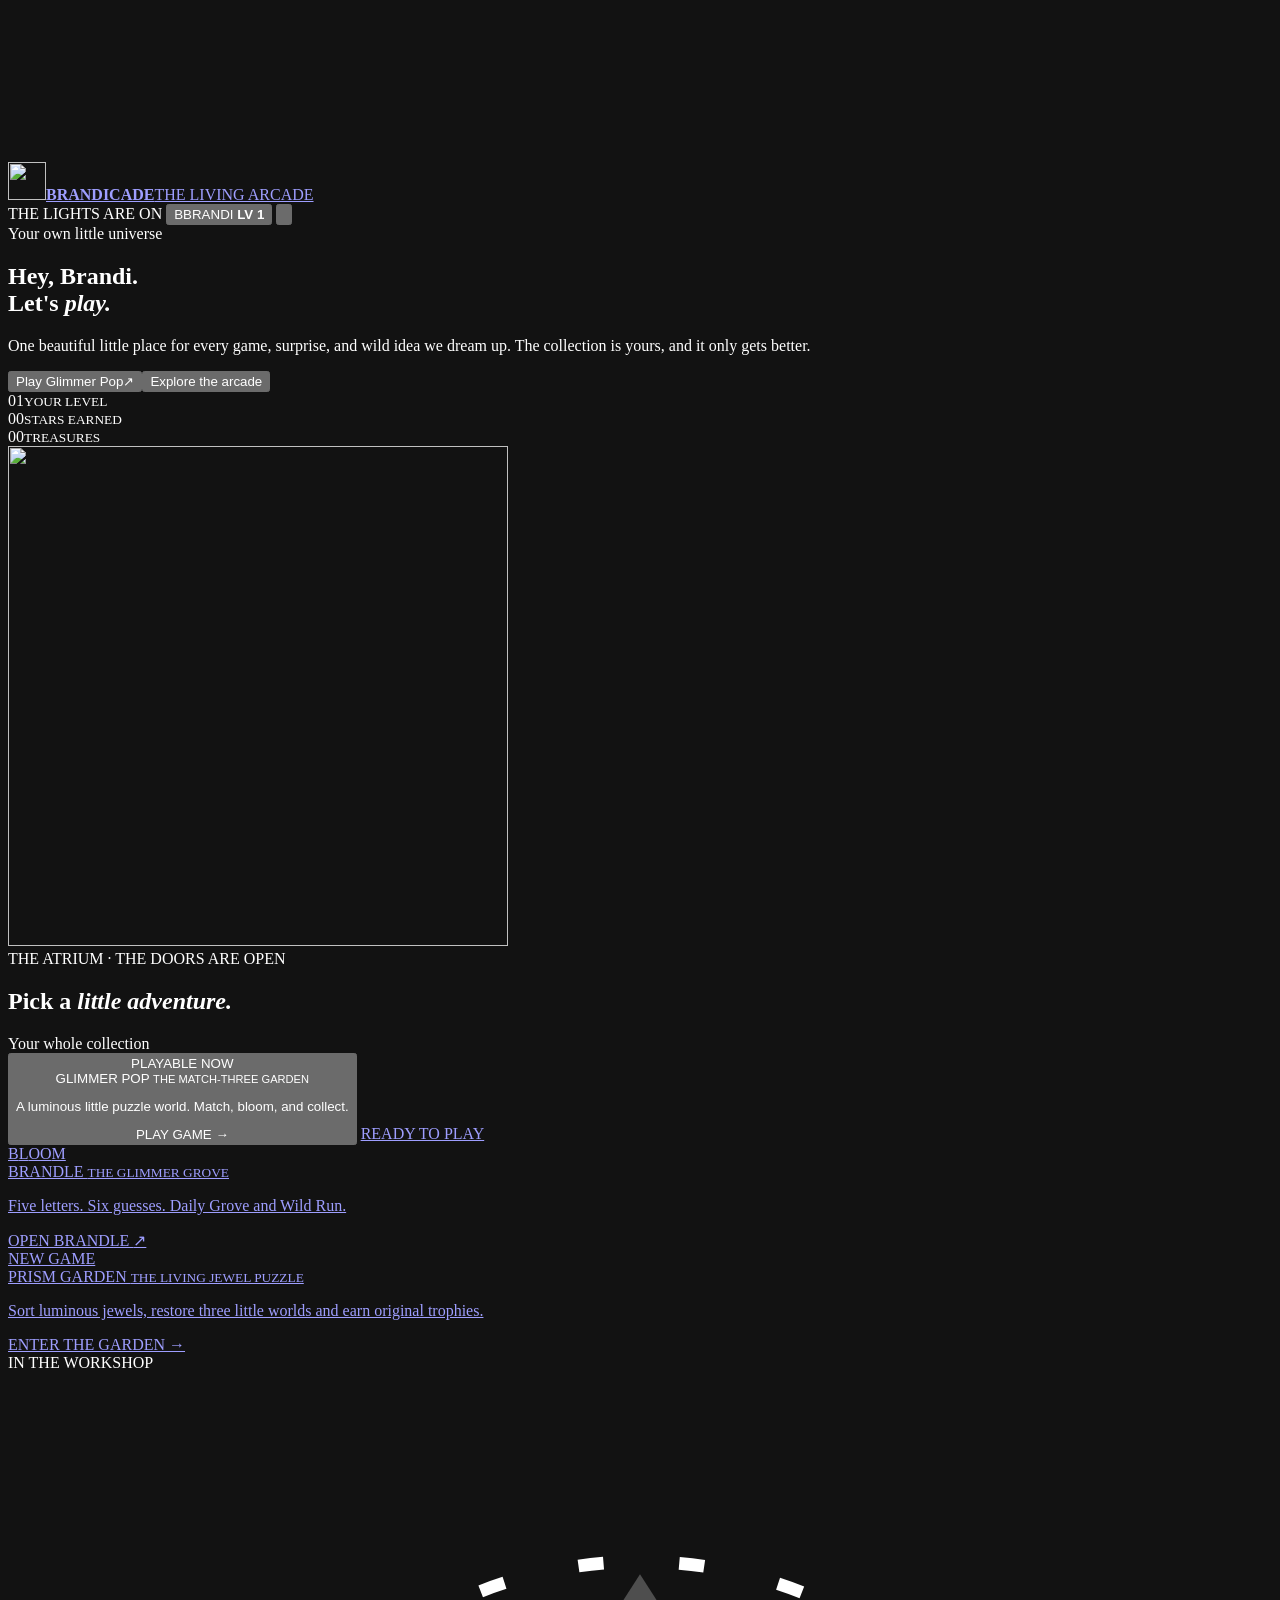
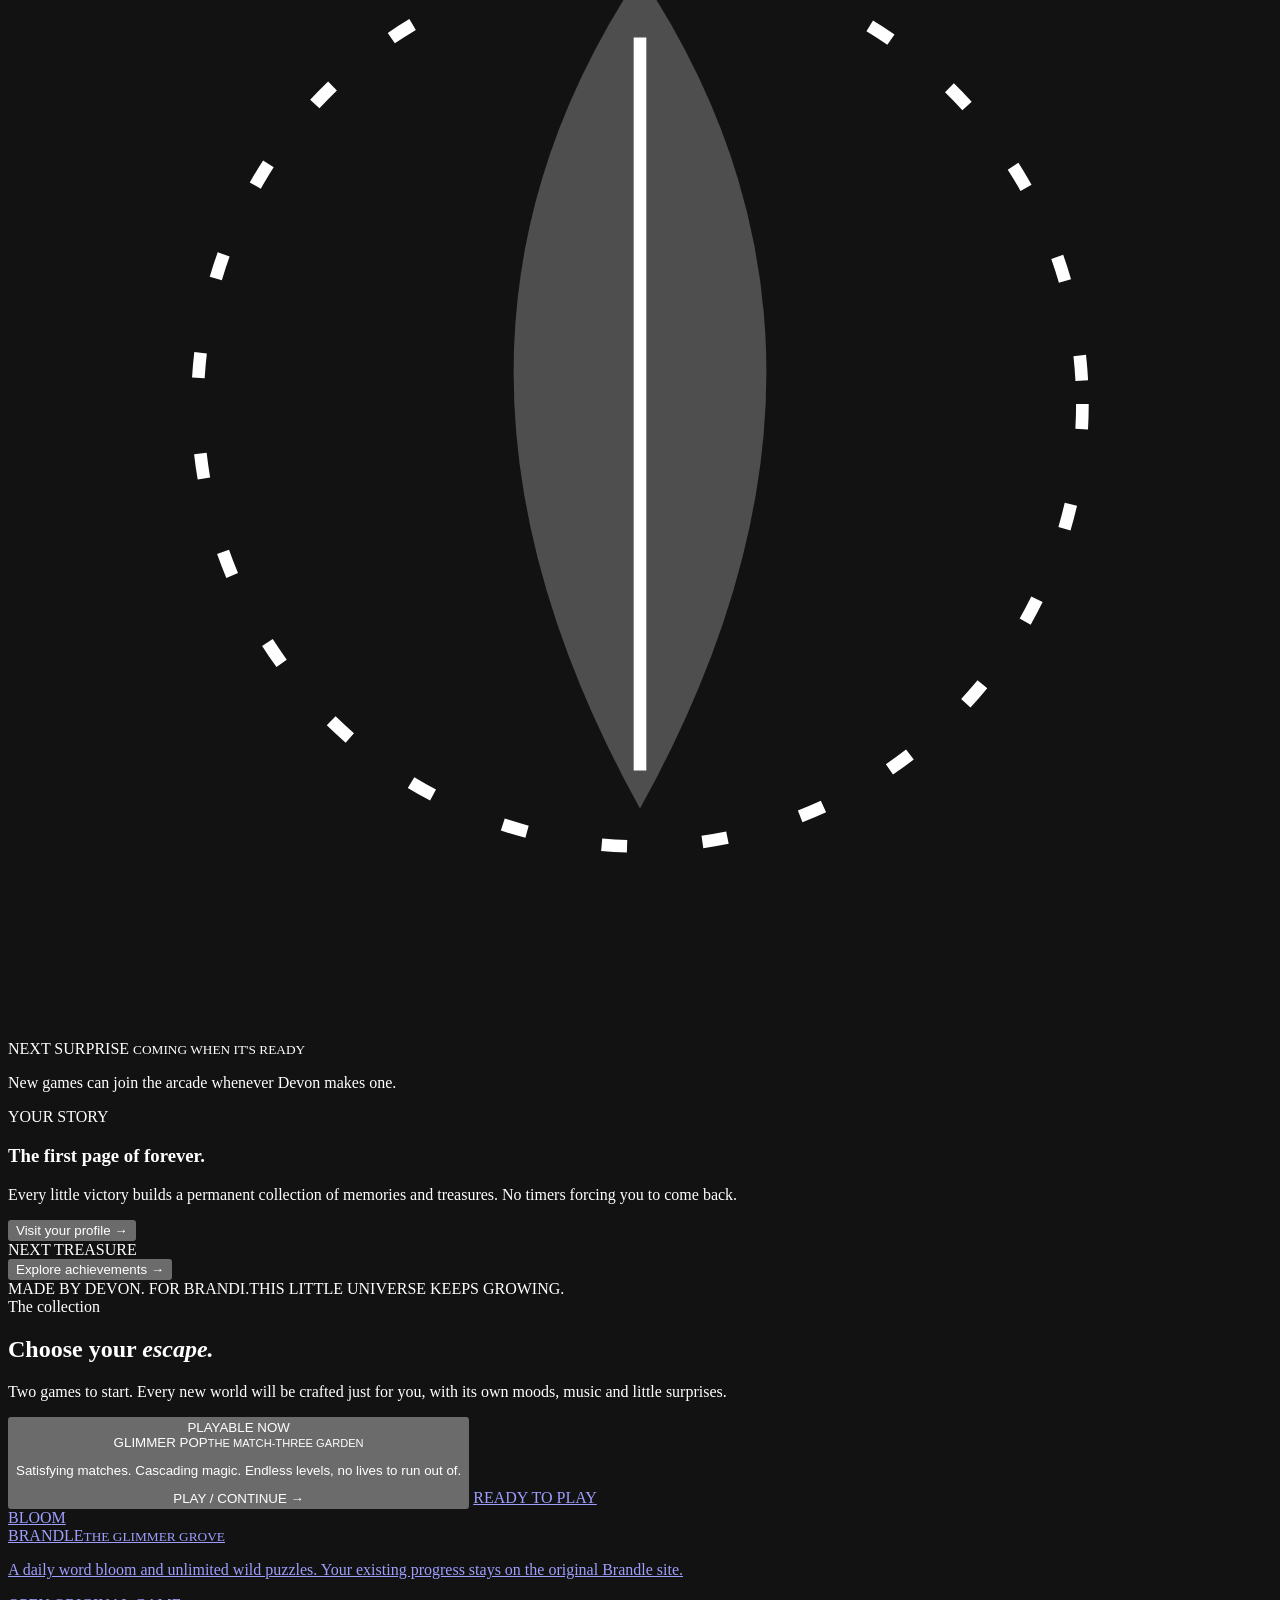
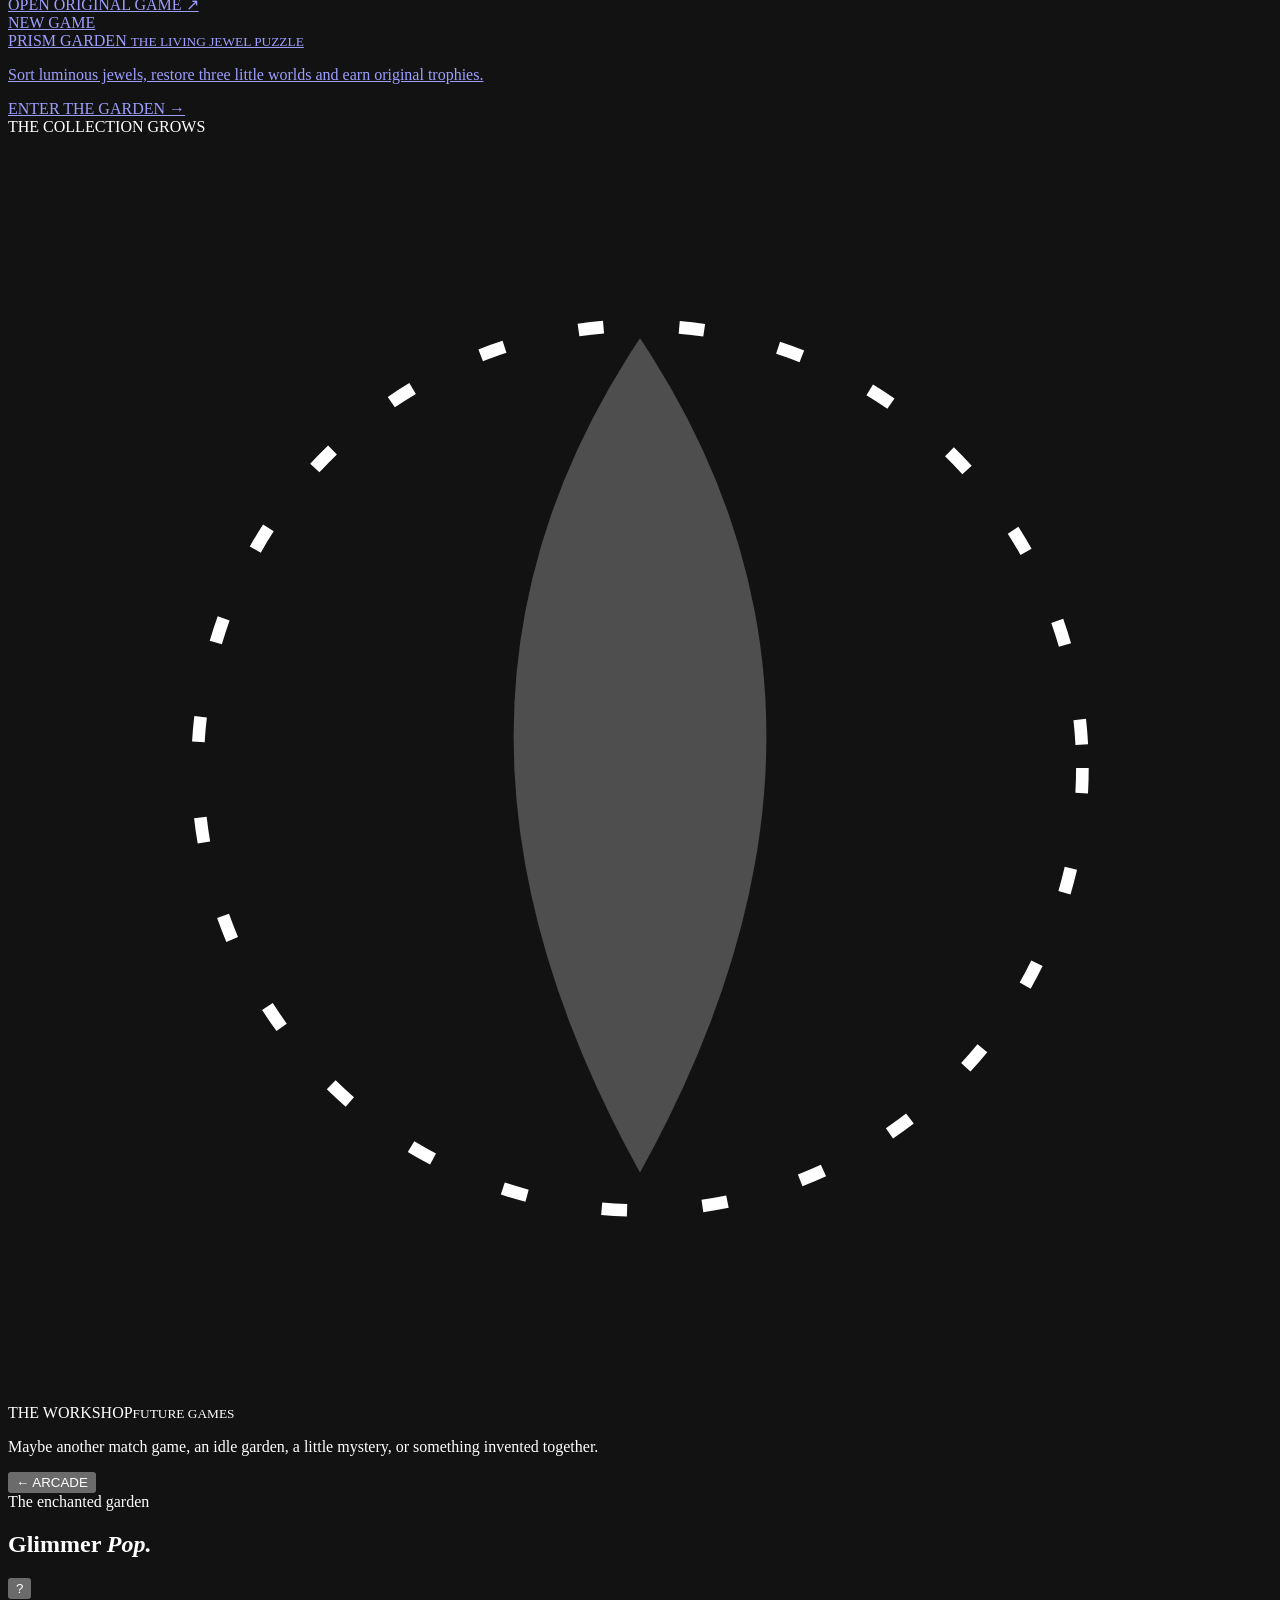
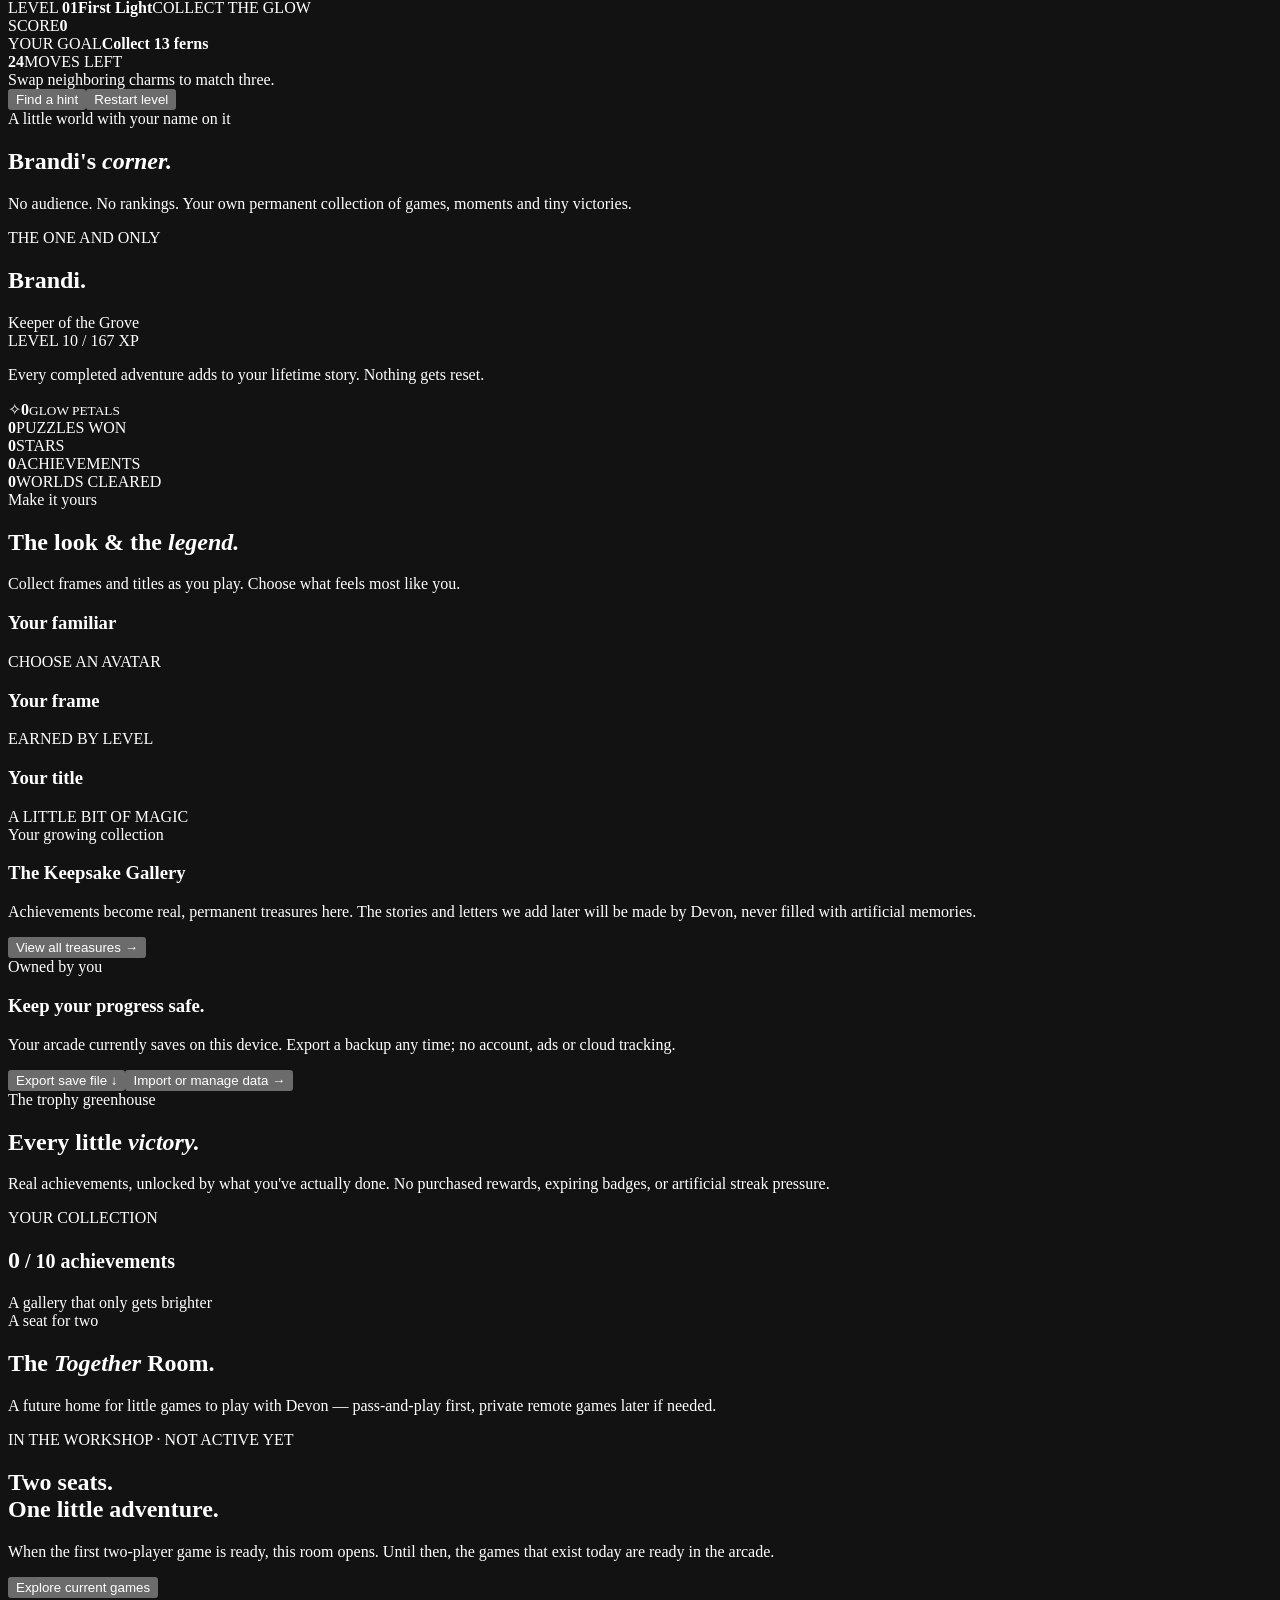
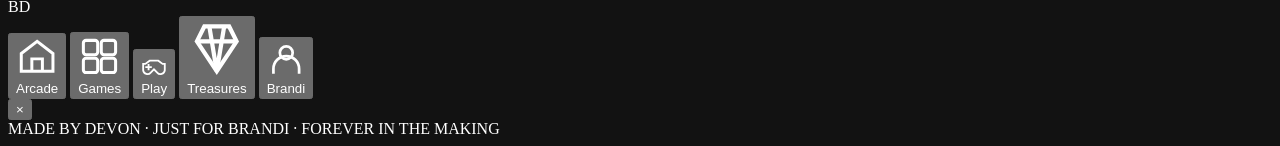
==== index.html @ c892e2f8 "feat(prism): launch within recovered arcade navigation and offline build" ====
<!doctype html>
<html lang="en">
<head>
 <meta charset="utf-8">
 <meta name="viewport" content="width=device-width,initial-scale=1,viewport-fit=cover">
 <meta name="theme-color" content="#061b18">
 <meta name="color-scheme" content="dark">
 <meta name="description" content="A whole little living arcade, made by Devon for Brandi. Play, collect memories and keep growing together.">
 <meta property="og:type" content="website"><meta property="og:title" content="BRANDICADE — The Living Arcade">
 <meta property="og:description" content="A little universe of games made for Brandi, one delight at a time.">
 <meta property="og:image" content="https://brandicade.devonakins.com/assets/share.jpg"><meta name="twitter:card" content="summary_large_image">
 <meta name="apple-mobile-web-app-capable" content="yes"><meta name="apple-mobile-web-app-status-bar-style" content="black-translucent">
 <meta name="apple-mobile-web-app-title" content="BRANDICADE"><link rel="apple-touch-icon" href="/assets/icon-512.png">
 <link rel="icon" type="image/svg+xml" href="/assets/icon.svg"><link rel="manifest" href="/manifest.webmanifest">
 <link rel="stylesheet" href="/src/styles.css">
 <title>BRANDICADE — The Living Arcade</title>
</head>
<body>
 <div class="viewport" id="app">
 <div class="mist" aria-hidden="true"></div><canvas id="fireflies" aria-hidden="true"></canvas>
 <header class="container topbar">
  <a class="logo" href="#home" id="brand-home" aria-label="BRANDICADE arcade home"><span class="crest"><img src="/assets/mark.svg" alt="" width="38" height="38"></span><span class="logo-copy"><strong>BRANDICADE</strong><span>THE LIVING ARCADE</span></span></a>
  <div class="top-right">
   <span class="status"><i class="dot"></i><span class="status-text">THE LIGHTS ARE ON</span></span>
   <button class="level-chip" id="level-chip" type="button" data-go="profile" aria-label="View Brandi profile"><span class="level-orb" id="mini-orb">B</span><span class="level-chip-copy">BRANDI <b id="mini-level">LV 1</b></span></button>
   <button class="icon-button" id="settings-open" type="button" aria-label="Open settings"><svg viewBox="0 0 24 24" fill="none" stroke="currentColor" stroke-width="1.7"><path d="M12 3 14 5l3-.3 1 3 2.5 1.5-1 3 1 2.8-2.5 1.5-.5 3-3.2.1-2.3 2-2.3-2-3.2-.1-.5-3-2.5-1.5 1-2.8-1-3L7 7.7l1-3L11 5l1-2Z"/><circle cx="12" cy="12" r="3.5"/></svg></button>
  </div>
 </header>
 <main class="container" id="content">
  <section class="section active" id="home" aria-labelledby="home-title">
   <div class="hero home-hero">
    <div class="hero-text"><div class="eyebrow">Your own little universe</div><h1 id="home-title">Hey, Brandi.<br>Let's <em>play.</em></h1>
     <p class="hero-copy">One beautiful little place for every game, surprise, and wild idea we dream up. The collection is yours, and it only gets better.</p>
     <div class="actions"><button class="btn primary" type="button" data-action="play"><span class="button-shine"></span><span id="home-play-label">Play Glimmer Pop</span><span aria-hidden="true">↗</span></button><button class="btn secondary" type="button" data-go="library">Explore the arcade</button></div>
     <div class="hero-metrics"><div><span id="hero-level">01</span><small>YOUR LEVEL</small></div><div><span id="hero-stars">00</span><small>STARS EARNED</small></div><div><span id="hero-badges">00</span><small>TREASURES</small></div></div>
    </div>
    <div class="hero-stage" aria-hidden="true"><div class="orbits"></div><div class="portal"><div class="portal-shine"></div><img src="/assets/atrium.svg" alt="" width="500" height="500"><span class="spark one"></span><span class="spark two"></span><span class="spark three"></span><span class="spark four"></span></div><span class="stage-caption">THE ATRIUM · THE DOORS ARE OPEN</span></div>
   </div>
   <div class="section-titlebar"><h2 class="section-heading">Pick a <em>little adventure.</em></h2><span class="hint">Your whole collection</span></div>
   <div class="collection collection-v1">
    <button class="game-card glimmer-card" type="button" data-action="play"><span class="card-eyebrow"><i class="dot"></i> PLAYABLE NOW</span><div class="charm-art" aria-hidden="true"><span class="art-gem a"></span><span class="art-gem b"></span><span class="art-gem c"></span><span class="art-gem d"></span><span class="art-gem e"></span></div><div class="card-bottom"><div class="game-card-title">GLIMMER POP <small>THE MATCH-THREE GARDEN</small></div><p id="home-glimmer-summary">A luminous little puzzle world. Match, bloom, and collect.</p><span class="card-link">PLAY GAME <span aria-hidden="true">→</span></span></div></button>
    <a class="game-card brandle-card" href="https://brandle-glimmer-grove.devonakins.workers.dev/" target="_blank" rel="noopener noreferrer" data-game-launch="brandle" aria-label="Play Brandle — The Glimmer Grove (opens the original game in a new tab)"><span class="card-eyebrow"><i class="dot"></i> READY TO PLAY</span><div class="brandle-art" aria-hidden="true"><span>B</span><span>L</span><span>O</span><span>O</span><span>M</span></div><div class="card-bottom"><div class="game-card-title">BRANDLE <small>THE GLIMMER GROVE</small></div><p>Five letters. Six guesses. Daily Grove and Wild Run.</p><span class="card-link">OPEN BRANDLE <span aria-hidden="true">↗</span></span></div></a>
    <a class="game-card prism-card" href="/prism-garden.html" aria-label="Play Prism Garden, the jewel sorting garden"><span class="card-eyebrow"><i class="dot"></i> NEW GAME</span><div class="charm-art" aria-hidden="true"><span class="art-gem a"></span><span class="art-gem b"></span><span class="art-gem c"></span><span class="art-gem d"></span><span class="art-gem e"></span></div><div class="card-bottom"><div class="game-card-title">PRISM GARDEN <small>THE LIVING JEWEL PUZZLE</small></div><p>Sort luminous jewels, restore three little worlds and earn original trophies.</p><span class="card-link">ENTER THE GARDEN →</span></div></a><div class="game-card promise-card"><span class="card-eyebrow">IN THE WORKSHOP</span><div class="promise-mark" aria-hidden="true"><svg viewBox="0 0 100 100"><circle cx="50" cy="50" r="35" fill="none" stroke="currentColor" stroke-dasharray="2 6"/><path d="M50 16Q70 46 50 82Q30 46 50 16Z" fill="currentColor" opacity=".25"/><path d="M50 21v58" stroke="currentColor"/></svg></div><div class="card-bottom"><div class="game-card-title">NEXT SURPRISE <small>COMING WHEN IT'S READY</small></div><p>New games can join the arcade whenever Devon makes one.</p></div></div>
   </div>
   <div class="home-row"><div class="small-feature"><span class="eyebrow">YOUR STORY</span><h3 id="story-title">The first page of forever.</h3><p id="story-copy">Every little victory builds a permanent collection of memories and treasures. No timers forcing you to come back.</p><button class="text-link" type="button" data-go="profile">Visit your profile →</button></div><div class="small-feature reward-feature"><span class="eyebrow">NEXT TREASURE</span><div id="next-treasure"></div><button class="text-link" type="button" data-go="treasures">Explore achievements →</button></div></div>
   <div class="under-note"><span>MADE BY DEVON. FOR BRANDI.</span><span>THIS LITTLE UNIVERSE KEEPS GROWING.</span></div>
  </section>
  <section class="section" id="library" aria-labelledby="library-title"><div class="page-lead"><div class="eyebrow">The collection</div><h1 id="library-title">Choose your <em>escape.</em></h1><p>Two games to start. Every new world will be crafted just for you, with its own moods, music and little surprises.</p></div><div class="library-grid library-v1">
   <button class="game-card glimmer-card library-card" type="button" data-action="play"><span class="card-eyebrow"><i class="dot"></i> PLAYABLE NOW</span><div class="charm-art" aria-hidden="true"><span class="art-gem a"></span><span class="art-gem b"></span><span class="art-gem c"></span><span class="art-gem d"></span><span class="art-gem e"></span></div><div class="card-bottom"><div class="game-card-title">GLIMMER POP<small>THE MATCH-THREE GARDEN</small></div><p id="library-glimmer-summary">Satisfying matches. Cascading magic. Endless levels, no lives to run out of.</p><span class="card-link">PLAY / CONTINUE →</span></div></button>
   <a class="game-card brandle-card library-card" href="https://brandle-glimmer-grove.devonakins.workers.dev/" target="_blank" rel="noopener noreferrer" data-game-launch="brandle" aria-label="Play Brandle — The Glimmer Grove (opens the original game in a new tab; existing progress stays there)"><span class="card-eyebrow"><i class="dot"></i> READY TO PLAY</span><div class="brandle-art" aria-hidden="true"><span>B</span><span>L</span><span>O</span><span>O</span><span>M</span></div><div class="card-bottom"><div class="game-card-title">BRANDLE<small>THE GLIMMER GROVE</small></div><p>A daily word bloom and unlimited wild puzzles. Your existing progress stays on the original Brandle site.</p><span class="card-link">OPEN ORIGINAL GAME ↗</span></div></a>
   <a class="game-card prism-card library-card" href="/prism-garden.html" aria-label="Play Prism Garden, the jewel sorting garden"><span class="card-eyebrow"><i class="dot"></i> NEW GAME</span><div class="charm-art" aria-hidden="true"><span class="art-gem a"></span><span class="art-gem b"></span><span class="art-gem c"></span><span class="art-gem d"></span><span class="art-gem e"></span></div><div class="card-bottom"><div class="game-card-title">PRISM GARDEN <small>THE LIVING JEWEL PUZZLE</small></div><p>Sort luminous jewels, restore three little worlds and earn original trophies.</p><span class="card-link">ENTER THE GARDEN →</span></div></a><div class="game-card promise-card library-card"><span class="card-eyebrow">THE COLLECTION GROWS</span><div class="promise-mark" aria-hidden="true"><svg viewBox="0 0 100 100"><circle cx="50" cy="50" r="35" fill="none" stroke="currentColor" stroke-dasharray="2 6"/><path d="M50 16Q70 46 50 82Q30 46 50 16Z" fill="currentColor" opacity=".25"/></svg></div><div class="card-bottom"><div class="game-card-title">THE WORKSHOP<small>FUTURE GAMES</small></div><p>Maybe another match game, an idle garden, a little mystery, or something invented together.</p></div></div>
  </div></section>
  <section class="section" id="game" aria-labelledby="game-title"><div class="game-shell">
   <div class="game-top"><button class="back-button" type="button" data-go="home" aria-label="Back to arcade">← <span>ARCADE</span></button><div class="game-heading"><div class="eyebrow">The enchanted garden</div><h1 id="game-title">Glimmer <em>Pop.</em></h1></div><button class="utility-button" data-action="game-help" aria-label="How to play Glimmer Pop" type="button">?</button></div>
   <div class="game-info"><div class="level-info"><span class="smallcap">LEVEL <b id="game-level">01</b></span><strong id="game-level-name">First Light</strong><span class="smallcap">COLLECT THE GLOW</span></div><div class="score-block"><span>SCORE</span><b id="game-score">0</b></div></div>
   <div class="challenge-strip"><div class="goal-symbol" id="goal-symbol"></div><div class="goal-copy"><span>YOUR GOAL</span><b id="game-goal-text">Collect 13 ferns</b><div class="goal-track"><span id="goal-fill"></span></div></div><div class="moves-counter"><b id="game-moves">24</b><span>MOVES LEFT</span></div></div>
   <div class="game-board-outer"><div class="game-board-glow" aria-hidden="true"></div><div class="game-board" id="pop-board" role="group" aria-label="Glimmer Pop game board: tap or swipe neighboring pieces to swap them"></div><div class="board-shine" aria-hidden="true"></div></div>
   <div class="game-bottom"><div class="game-live" id="game-live" role="status" aria-live="polite">Swap neighboring charms to match three.</div><div class="game-tools"><button class="small-button" type="button" data-action="hint">Find a hint</button><button class="small-button" type="button" data-action="restart">Restart level</button></div></div>
   <div class="game-end" id="game-end" hidden><div class="end-spark" id="end-spark" aria-hidden="true"></div><div class="eyebrow" id="end-eyebrow">LEVEL COMPLETE</div><h2 id="end-heading">Beautifully done!</h2><div class="star-cluster" id="end-stars" aria-label="Stars earned"></div><p id="end-message"></p><div class="end-stats" id="end-stats"></div><div class="actions end-actions"><button class="btn primary" type="button" data-action="next">Next level →</button><button class="btn secondary" type="button" data-action="replay">Play again</button><button class="btn secondary" type="button" data-go="home">Return to arcade</button></div></div>
  </div></section>
  <section class="section" id="profile" aria-labelledby="profile-title"><div class="page-lead"><div class="eyebrow">A little world with your name on it</div><h1 id="profile-title">Brandi's <em>corner.</em></h1><p>No audience. No rankings. Your own permanent collection of games, moments and tiny victories.</p></div>
   <div class="profile-hero"><div class="profile-pattern" aria-hidden="true"></div><div class="avatar-rings"><div class="avatar-large" id="profile-avatar" aria-label="Current avatar"></div></div><div class="profile-overview"><span class="profile-kicker">THE ONE AND ONLY</span><h2>Brandi<span class="name-glow">.</span></h2><span class="profile-title" id="profile-equipped-title">Keeper of the Grove</span><div class="xp-row"><span id="profile-level">LEVEL 1</span><span id="profile-xp">0 / 167 XP</span></div><div class="xp-track"><div id="xp-fill"></div></div><p class="xp-note">Every completed adventure adds to your lifetime story. Nothing gets reset.</p></div><div class="profile-token"><span class="token-shape" aria-hidden="true">✧</span><strong id="profile-petals">0</strong><small>GLOW PETALS</small></div></div>
   <div class="stat-panels"><div class="stat-tile"><strong id="stat-wins">0</strong><span>PUZZLES WON</span></div><div class="stat-tile"><strong id="stat-stars">0</strong><span>STARS</span></div><div class="stat-tile"><strong id="stat-badges">0</strong><span>ACHIEVEMENTS</span></div><div class="stat-tile"><strong id="stat-levels">0</strong><span>WORLDS CLEARED</span></div></div>
   <div class="profile-subhead"><div><span class="eyebrow">Make it yours</span><h2>The look &amp; the <em>legend.</em></h2></div><p>Collect frames and titles as you play. Choose what feels most like you.</p></div>
   <div class="custom-grid"><div class="custom-panel"><div class="custom-heading"><h3>Your familiar</h3><span>CHOOSE AN AVATAR</span></div><div class="avatar-options" id="avatar-options"></div></div><div class="custom-panel"><div class="custom-heading"><h3>Your frame</h3><span>EARNED BY LEVEL</span></div><div class="frame-options" id="frame-options"></div></div><div class="custom-panel custom-titles"><div class="custom-heading"><h3>Your title</h3><span>A LITTLE BIT OF MAGIC</span></div><div class="title-options" id="title-options"></div></div></div>
   <div class="profile-duo"><div class="memory-panel"><span class="eyebrow">Your growing collection</span><h3>The Keepsake Gallery</h3><p>Achievements become real, permanent treasures here. The stories and letters we add later will be made by Devon, never filled with artificial memories.</p><div class="recent-awards" id="profile-awards"></div><button class="text-link" type="button" data-go="treasures">View all treasures →</button></div><div class="memory-panel data-panel"><span class="eyebrow">Owned by you</span><h3>Keep your progress safe.</h3><p>Your arcade currently saves on this device. Export a backup any time; no account, ads or cloud tracking.</p><button class="btn secondary" type="button" data-action="export">Export save file ↓</button><button class="text-link" type="button" data-action="open-settings">Import or manage data →</button></div></div>
  </section>
  <section class="section" id="treasures" aria-labelledby="treasures-title"><div class="page-lead"><div class="eyebrow">The trophy greenhouse</div><h1 id="treasures-title">Every little <em>victory.</em></h1><p>Real achievements, unlocked by what you've actually done. No purchased rewards, expiring badges, or artificial streak pressure.</p></div>
   <div class="treasure-summary"><div><span class="smallcap">YOUR COLLECTION</span><h2><span id="treasure-owned">0</span><small> / 10 achievements</small></h2></div><div class="treasure-progress"><div id="treasure-progress-fill"></div></div><span class="treasure-hint">A gallery that only gets brighter</span></div>
   <div class="achievement-grid" id="achievement-grid"></div>
  </section>
  <section class="section" id="together" aria-labelledby="together-title"><div class="page-lead"><div class="eyebrow">A seat for two</div><h1 id="together-title">The <em>Together</em> Room.</h1><p>A future home for little games to play with Devon — pass-and-play first, private remote games later if needed.</p></div><div class="playroom"><div><span class="card-eyebrow">IN THE WORKSHOP · NOT ACTIVE YET</span><h2>Two seats.<br>One little adventure.</h2><p>When the first two-player game is ready, this room opens. Until then, the games that exist today are ready in the arcade.</p><button class="btn secondary" type="button" data-go="library">Explore current games</button></div><div class="room-visual" aria-hidden="true"><div class="room-rings"></div><div class="room-bubbles"><span>B</span><span>D</span></div></div></div></section>
 </main>
 <nav class="bottom-nav" aria-label="Main navigation">
  <button class="nav-button active" type="button" data-go="home" aria-current="page"><svg viewBox="0 0 24 24" fill="none" stroke="currentColor" stroke-width="1.7"><path d="M3 20V10L12 3l9 7v10H3Z"/><path d="M9 20v-7h6v7"/></svg>Arcade</button>
  <button class="nav-button" type="button" data-go="library"><svg viewBox="0 0 24 24" fill="none" stroke="currentColor" stroke-width="1.7"><rect x="3" y="3" width="8" height="8" rx="1.5"/><rect x="13" y="3" width="8" height="8" rx="1.5"/><rect x="3" y="13" width="8" height="8" rx="1.5"/><rect x="13" y="13" width="8" height="8" rx="1.5"/></svg>Games</button>
  <button class="nav-button" type="button" data-go="game"><svg viewBox="0 0 24 24" fill="none" stroke="currentColor" stroke-width="1.7"><path d="M4 11H2v6a4 4 0 0 0 7 2l3-3 3 3a4 4 0 0 0 7-2v-6h-2l-4-3H8L4 11Z"/><path d="M7 11v6M4 14h6m7-1h.01m3 3h.01"/></svg>Play</button>
  <button class="nav-button" type="button" data-go="treasures"><svg viewBox="0 0 24 24" fill="none" stroke="currentColor" stroke-width="1.7"><path d="M7 3h10l3 6-8 12L4 9l3-6Z"/><path d="M4 9h16M9 3l3 18 3-18"/></svg>Treasures</button>
  <button class="nav-button" type="button" data-go="profile"><svg viewBox="0 0 24 24" fill="none" stroke="currentColor" stroke-width="1.7"><circle cx="12" cy="8" r="4"/><path d="M4 21v-3a8 8 0 0 1 16 0v3"/></svg>Brandi</button>
 </nav>
 <div class="dialog-backdrop" id="modal" role="presentation"><div class="dialog app-dialog" role="dialog" aria-modal="true" aria-labelledby="modal-title"><button class="close" type="button" id="modal-close" aria-label="Close dialog">×</button><div id="modal-body"></div></div></div>
 <div class="toast" id="toast" role="status" aria-live="polite"></div>
 <div class="celebrations" id="celebrations" aria-hidden="true"></div>
 <input id="import-file" type="file" accept=".json,application/json" hidden>
 <footer class="app-footnote">MADE BY DEVON · JUST FOR BRANDI · FOREVER IN THE MAKING</footer>
 </div>
 <script type="module" src="/src/app.mjs"></script>
</body>
</html>
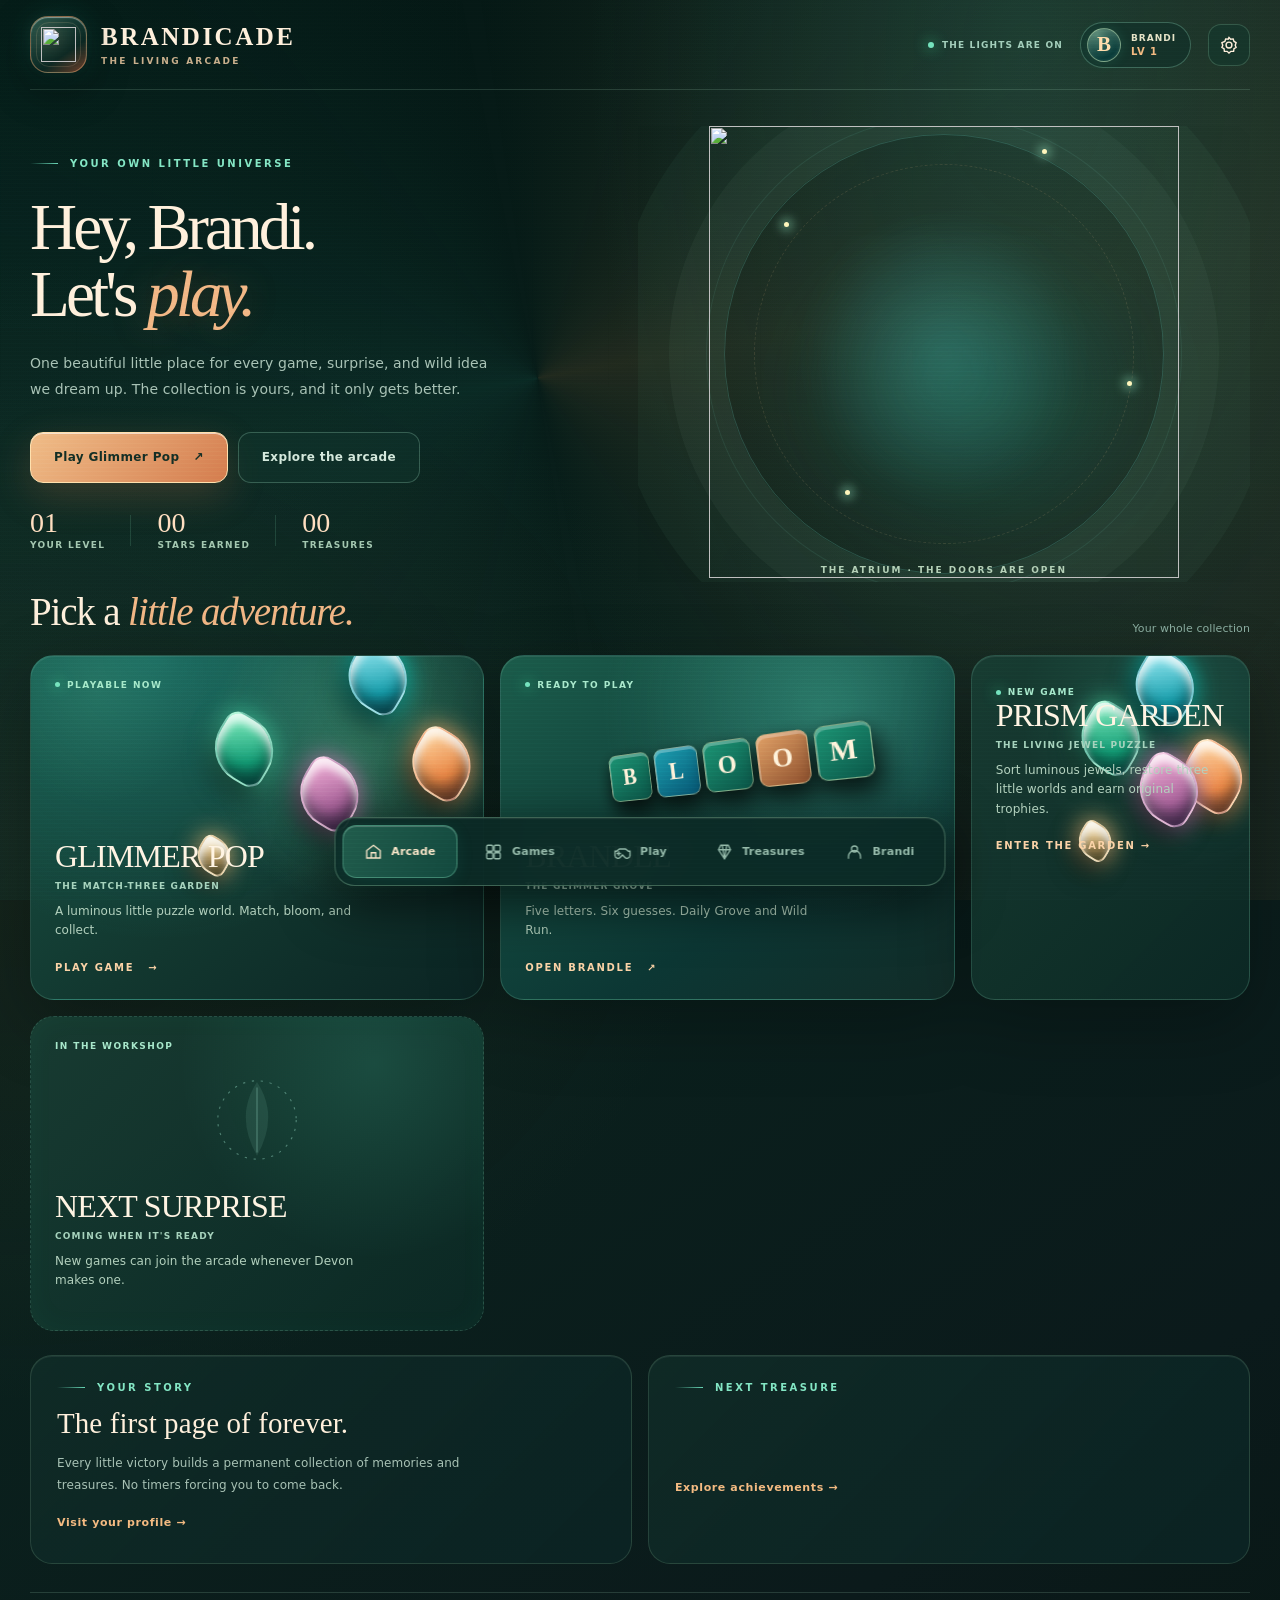
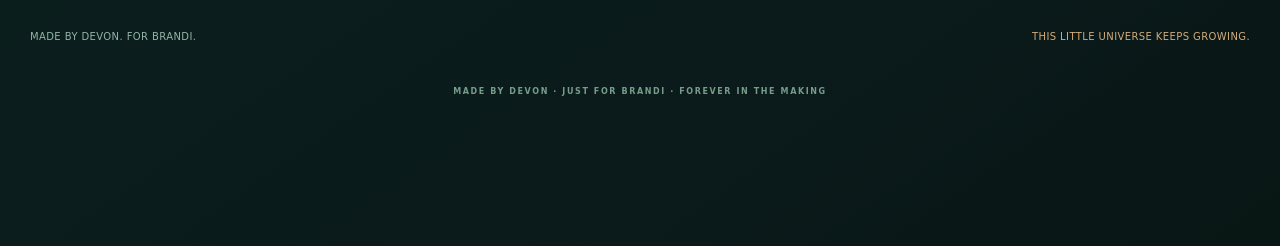
==== commit 4877fe3b: "feat(brandicade): surface Prism Garden progression and trophies in shared arcade" ====
--- a/index.html
+++ b/index.html
@@ -45,7 +45,7 @@
    <div class="home-row"><div class="small-feature"><span class="eyebrow">YOUR STORY</span><h3 id="story-title">The first page of forever.</h3><p id="story-copy">Every little victory builds a permanent collection of memories and treasures. No timers forcing you to come back.</p><button class="text-link" type="button" data-go="profile">Visit your profile →</button></div><div class="small-feature reward-feature"><span class="eyebrow">NEXT TREASURE</span><div id="next-treasure"></div><button class="text-link" type="button" data-go="treasures">Explore achievements →</button></div></div>
    <div class="under-note"><span>MADE BY DEVON. FOR BRANDI.</span><span>THIS LITTLE UNIVERSE KEEPS GROWING.</span></div>
   </section>
-  <section class="section" id="library" aria-labelledby="library-title"><div class="page-lead"><div class="eyebrow">The collection</div><h1 id="library-title">Choose your <em>escape.</em></h1><p>Two games to start. Every new world will be crafted just for you, with its own moods, music and little surprises.</p></div><div class="library-grid library-v1">
+  <section class="section" id="library" aria-labelledby="library-title"><div class="page-lead"><div class="eyebrow">The collection</div><h1 id="library-title">Choose your <em>escape.</em></h1><p>Three games to explore. Every new world is crafted just for you, with its own moods, music and little surprises.</p></div><div class="library-grid library-v1">
    <button class="game-card glimmer-card library-card" type="button" data-action="play"><span class="card-eyebrow"><i class="dot"></i> PLAYABLE NOW</span><div class="charm-art" aria-hidden="true"><span class="art-gem a"></span><span class="art-gem b"></span><span class="art-gem c"></span><span class="art-gem d"></span><span class="art-gem e"></span></div><div class="card-bottom"><div class="game-card-title">GLIMMER POP<small>THE MATCH-THREE GARDEN</small></div><p id="library-glimmer-summary">Satisfying matches. Cascading magic. Endless levels, no lives to run out of.</p><span class="card-link">PLAY / CONTINUE →</span></div></button>
    <a class="game-card brandle-card library-card" href="https://brandle-glimmer-grove.devonakins.workers.dev/" target="_blank" rel="noopener noreferrer" data-game-launch="brandle" aria-label="Play Brandle — The Glimmer Grove (opens the original game in a new tab; existing progress stays there)"><span class="card-eyebrow"><i class="dot"></i> READY TO PLAY</span><div class="brandle-art" aria-hidden="true"><span>B</span><span>L</span><span>O</span><span>O</span><span>M</span></div><div class="card-bottom"><div class="game-card-title">BRANDLE<small>THE GLIMMER GROVE</small></div><p>A daily word bloom and unlimited wild puzzles. Your existing progress stays on the original Brandle site.</p><span class="card-link">OPEN ORIGINAL GAME ↗</span></div></a>
    <a class="game-card prism-card library-card" href="/prism-garden.html" aria-label="Play Prism Garden, the jewel sorting garden"><span class="card-eyebrow"><i class="dot"></i> NEW GAME</span><div class="charm-art" aria-hidden="true"><span class="art-gem a"></span><span class="art-gem b"></span><span class="art-gem c"></span><span class="art-gem d"></span><span class="art-gem e"></span></div><div class="card-bottom"><div class="game-card-title">PRISM GARDEN <small>THE LIVING JEWEL PUZZLE</small></div><p>Sort luminous jewels, restore three little worlds and earn original trophies.</p><span class="card-link">ENTER THE GARDEN →</span></div></a><div class="game-card promise-card library-card"><span class="card-eyebrow">THE COLLECTION GROWS</span><div class="promise-mark" aria-hidden="true"><svg viewBox="0 0 100 100"><circle cx="50" cy="50" r="35" fill="none" stroke="currentColor" stroke-dasharray="2 6"/><path d="M50 16Q70 46 50 82Q30 46 50 16Z" fill="currentColor" opacity=".25"/></svg></div><div class="card-bottom"><div class="game-card-title">THE WORKSHOP<small>FUTURE GAMES</small></div><p>Maybe another match game, an idle garden, a little mystery, or something invented together.</p></div></div>
@@ -60,14 +60,16 @@
   </div></section>
   <section class="section" id="profile" aria-labelledby="profile-title"><div class="page-lead"><div class="eyebrow">A little world with your name on it</div><h1 id="profile-title">Brandi's <em>corner.</em></h1><p>No audience. No rankings. Your own permanent collection of games, moments and tiny victories.</p></div>
    <div class="profile-hero"><div class="profile-pattern" aria-hidden="true"></div><div class="avatar-rings"><div class="avatar-large" id="profile-avatar" aria-label="Current avatar"></div></div><div class="profile-overview"><span class="profile-kicker">THE ONE AND ONLY</span><h2>Brandi<span class="name-glow">.</span></h2><span class="profile-title" id="profile-equipped-title">Keeper of the Grove</span><div class="xp-row"><span id="profile-level">LEVEL 1</span><span id="profile-xp">0 / 167 XP</span></div><div class="xp-track"><div id="xp-fill"></div></div><p class="xp-note">Every completed adventure adds to your lifetime story. Nothing gets reset.</p></div><div class="profile-token"><span class="token-shape" aria-hidden="true">✧</span><strong id="profile-petals">0</strong><small>GLOW PETALS</small></div></div>
-   <div class="stat-panels"><div class="stat-tile"><strong id="stat-wins">0</strong><span>PUZZLES WON</span></div><div class="stat-tile"><strong id="stat-stars">0</strong><span>STARS</span></div><div class="stat-tile"><strong id="stat-badges">0</strong><span>ACHIEVEMENTS</span></div><div class="stat-tile"><strong id="stat-levels">0</strong><span>WORLDS CLEARED</span></div></div>
+   <div class="stat-panels"><div class="stat-tile"><strong id="stat-wins">0</strong><span>GLIMMER WINS</span></div><div class="stat-tile"><strong id="stat-stars">0</strong><span>GLIMMER STARS</span></div><div class="stat-tile"><strong id="stat-badges">0</strong><span>ACHIEVEMENTS</span></div><div class="stat-tile"><strong id="stat-levels">0</strong><span>GLIMMER LEVELS</span></div></div>
+   <section class="prism-arcade-progress" aria-labelledby="profile-prism-title"><div><span class="eyebrow">A NEW GARDEN IN YOUR ARCADE</span><h2 id="profile-prism-title">Prism Garden</h2><p id="profile-prism-summary" role="status" aria-live="polite">Your jewel garden belongs in this collection.</p><small>Prism Garden saves separately on this device. Its awards are displayed here without changing Glimmer Pop progress.</small></div><a href="/prism-garden.html" class="prism-arcade-play">Play / continue →</a></section>
    <div class="profile-subhead"><div><span class="eyebrow">Make it yours</span><h2>The look &amp; the <em>legend.</em></h2></div><p>Collect frames and titles as you play. Choose what feels most like you.</p></div>
    <div class="custom-grid"><div class="custom-panel"><div class="custom-heading"><h3>Your familiar</h3><span>CHOOSE AN AVATAR</span></div><div class="avatar-options" id="avatar-options"></div></div><div class="custom-panel"><div class="custom-heading"><h3>Your frame</h3><span>EARNED BY LEVEL</span></div><div class="frame-options" id="frame-options"></div></div><div class="custom-panel custom-titles"><div class="custom-heading"><h3>Your title</h3><span>A LITTLE BIT OF MAGIC</span></div><div class="title-options" id="title-options"></div></div></div>
-   <div class="profile-duo"><div class="memory-panel"><span class="eyebrow">Your growing collection</span><h3>The Keepsake Gallery</h3><p>Achievements become real, permanent treasures here. The stories and letters we add later will be made by Devon, never filled with artificial memories.</p><div class="recent-awards" id="profile-awards"></div><button class="text-link" type="button" data-go="treasures">View all treasures →</button></div><div class="memory-panel data-panel"><span class="eyebrow">Owned by you</span><h3>Keep your progress safe.</h3><p>Your arcade currently saves on this device. Export a backup any time; no account, ads or cloud tracking.</p><button class="btn secondary" type="button" data-action="export">Export save file ↓</button><button class="text-link" type="button" data-action="open-settings">Import or manage data →</button></div></div>
+   <div class="profile-duo"><div class="memory-panel"><span class="eyebrow">Your growing collection</span><h3>The Keepsake Gallery</h3><p>Achievements become real, permanent treasures here. The stories and letters we add later will be made by Devon, never filled with artificial memories.</p><div class="recent-awards" id="profile-awards"></div><button class="text-link" type="button" data-go="treasures">View all treasures →</button></div><div class="memory-panel data-panel"><span class="eyebrow">Owned by you</span><h3>Keep your progress safe.</h3><p>Your arcade currently saves on this device. Export a backup any time; no ads or tracking. This export covers Glimmer Pop only; Prism Garden has its own backup tools in its Settings.</p><button class="btn secondary" type="button" data-action="export">Export save file ↓</button><button class="text-link" type="button" data-action="open-settings">Import or manage data →</button></div></div>
   </section>
   <section class="section" id="treasures" aria-labelledby="treasures-title"><div class="page-lead"><div class="eyebrow">The trophy greenhouse</div><h1 id="treasures-title">Every little <em>victory.</em></h1><p>Real achievements, unlocked by what you've actually done. No purchased rewards, expiring badges, or artificial streak pressure.</p></div>
-   <div class="treasure-summary"><div><span class="smallcap">YOUR COLLECTION</span><h2><span id="treasure-owned">0</span><small> / 10 achievements</small></h2></div><div class="treasure-progress"><div id="treasure-progress-fill"></div></div><span class="treasure-hint">A gallery that only gets brighter</span></div>
+   <div class="treasure-summary"><div><span class="smallcap">YOUR COLLECTION</span><h2><span id="treasure-owned">0</span><small id="treasure-total"> / 28 achievements</small></h2></div><div class="treasure-progress"><div id="treasure-progress-fill"></div></div><span class="treasure-hint">A gallery that only gets brighter</span></div>
    <div class="achievement-grid" id="achievement-grid"></div>
+   <section class="prism-achievement-section" aria-labelledby="prism-trophies-title"><div class="prism-achievement-head"><div><span class="eyebrow">ANOTHER COLLECTION</span><h2 id="prism-trophies-title">Prism Garden trophies</h2><p id="treasure-prism-summary" role="status" aria-live="polite">Progress from the jewel garden appears here.</p></div><a href="/prism-garden.html" class="prism-arcade-play">Enter Prism Garden →</a></div><div class="prism-trophy-grid" id="prism-achievement-grid"></div><small class="prism-achievement-note">Prism Garden achievements are read from this device, not imported into Glimmer Pop, Brandle or the production cloud-save profile. Back up each game separately.</small></section>
   </section>
   <section class="section" id="together" aria-labelledby="together-title"><div class="page-lead"><div class="eyebrow">A seat for two</div><h1 id="together-title">The <em>Together</em> Room.</h1><p>A future home for little games to play with Devon — pass-and-play first, private remote games later if needed.</p></div><div class="playroom"><div><span class="card-eyebrow">IN THE WORKSHOP · NOT ACTIVE YET</span><h2>Two seats.<br>One little adventure.</h2><p>When the first two-player game is ready, this room opens. Until then, the games that exist today are ready in the arcade.</p><button class="btn secondary" type="button" data-go="library">Explore current games</button></div><div class="room-visual" aria-hidden="true"><div class="room-rings"></div><div class="room-bubbles"><span>B</span><span>D</span></div></div></div></section>
  </main>
--- a/src/styles.css
+++ b/src/styles.css
@@ -0,0 +1,111 @@
+
+:root{--pine:#061b18;--pine2:#0d3029;--pine3:#153d34;--teal:#58d9cc;--deepteal:#0d8891;--orange:#e58c58;--copper:#f2b785;--cream:#fff0dc;--muted:#a8c2b5;--outline:#b8ead02a;--card:#112c27;--easing:cubic-bezier(.2,.75,.15,1);font-family:ui-sans-serif,system-ui,-apple-system,"Avenir Next",sans-serif;color:var(--cream);background:var(--pine);font-synthesis:none}
+*{box-sizing:border-box}html{min-height:100%;scroll-behavior:smooth}body{min-height:100vh;min-height:100dvh;margin:0;overflow-x:hidden;background:radial-gradient(ellipse at 80% 3%,#166f6550,transparent 30%),radial-gradient(ellipse at 0% 45%,#5540212c,transparent 40%),linear-gradient(145deg,#041613,#0a211d 45%,#0b1a1b 80%,#081714);color:var(--cream);-webkit-font-smoothing:antialiased}
+button,a{font:inherit;-webkit-tap-highlight-color:transparent}button{cursor:pointer;color:inherit}button:focus-visible,a:focus-visible{outline:2px solid #f8cf99;outline-offset:4px}a{color:inherit;text-decoration:none}button:active{transform:scale(.97)}button:disabled{cursor:default;opacity:.5}
+.viewport{position:relative;isolation:isolate;min-height:100dvh;padding-bottom:calc(106px + env(safe-area-inset-bottom))}.mist{position:fixed;inset:0;z-index:-3;pointer-events:none;overflow:hidden}.mist:before{content:"";position:absolute;inset:-30%;background:conic-gradient(from 170deg at 45% 45%,transparent,#1f867422,transparent,#cf864320,transparent);animation:drift 55s linear infinite}.mist:after{content:"";position:absolute;inset:0;background-image:linear-gradient(90deg,#75bda40b 1px,transparent 1px),linear-gradient(#75bda40b 1px,transparent 1px);background-size:76px 76px;mask-image:linear-gradient(#0002,transparent 65%)}canvas#fireflies{position:fixed;inset:0;z-index:-2;pointer-events:none;opacity:.72}
+@keyframes drift{to{transform:rotate(360deg)}}@keyframes float{0%,100%{transform:translateY(0) rotate(-3deg)}50%{transform:translateY(-12px) rotate(2deg)}}@keyframes shimmer{0%,100%{opacity:.36}50%{opacity:1}}@keyframes arrival{from{opacity:0;transform:translateY(18px)}to{opacity:1;transform:translateY(0)}}@keyframes orbit{to{transform:rotate(360deg)}}
+.container{width:min(1180px,100% - 56px);margin:auto}.topbar{height:98px;border-bottom:1px solid var(--outline);position:relative;z-index:2;display:flex;align-items:center;justify-content:space-between;gap:20px}.logo{display:flex;align-items:center;gap:14px;min-width:0}.crest{width:57px;height:57px;flex:none;position:relative;border:1px solid #e8a67278;border-radius:18px;display:grid;place-items:center;background:linear-gradient(145deg,#245449,#092621 65%,#6d3f2a);box-shadow:inset 0 1px 1px #fff7,0 14px 40px #0006,0 0 28px #28cab12b}.crest:after{position:absolute;inset:5px;content:"";border:1px solid #ecc69c28;border-radius:13px}.crest svg{width:39px;height:39px;filter:drop-shadow(0 0 8px #e6a57053)}.logo-copy strong{display:block;font-family:Georgia,serif;font-weight:700;letter-spacing:.1em;font-size:24px;line-height:1}.logo-copy span{display:block;font-size:9px;color:#c9af8c;letter-spacing:.25em;font-weight:750;margin-top:7px}.top-right{display:flex;align-items:center;gap:17px}.status{display:flex;align-items:center;gap:8px;color:#a3cebb;letter-spacing:.13em;font-weight:800;font-size:9px}.dot{width:6px;height:6px;border-radius:50%;background:#74e2bd;box-shadow:0 0 14px #3ff0ae}.icon-button{width:42px;height:42px;border-radius:13px;background:#11372c8c;border:1px solid #a9dfba35;display:grid;place-items:center}.icon-button svg{width:20px;height:20px}.icon-button:hover{background:#1c5043;border-color:#89ead0aa}
+.section{display:none;animation:arrival .65s var(--easing) both}.section.active{display:block}
+.hero{display:grid;grid-template-columns:1fr 1.06fr;align-items:center;gap:30px;min-height:490px;padding-top:36px}.hero-text{position:relative;z-index:1;animation:arrival .7s var(--easing) both}.eyebrow{font-size:10px;font-weight:800;letter-spacing:.25em;color:#83e6c4;text-transform:uppercase;display:flex;align-items:center;gap:12px}.eyebrow:before{content:"";width:28px;height:1px;background:linear-gradient(90deg,transparent,#67d6b5)}h1,h2,h3,p{margin-top:0}.hero h1{font-family:Georgia,"Times New Roman",serif;font-size:clamp(46px,5.15vw,83px);font-weight:500;line-height:1.035;letter-spacing:-.06em;margin:25px 0 22px;max-width:560px}.hero h1 em{font-style:italic;font-weight:400;color:var(--copper);text-shadow:0 0 38px #e2825a50}.hero-copy{max-width:430px;font-size:14px;line-height:1.85;color:var(--muted);margin-bottom:29px}.actions{display:flex;gap:10px;align-items:center;flex-wrap:wrap}.btn{border-radius:13px;padding:15px 23px;min-height:51px;display:inline-flex;align-items:center;justify-content:center;gap:14px;text-transform:none;font-size:12px;letter-spacing:.03em;font-weight:800;transition:background .2s,border .2s,transform .2s,box-shadow .2s}.btn.primary{background:linear-gradient(135deg,#f0bd88,#d47c4e);color:#132e25;border:1px solid #ffe0ad;box-shadow:0 13px 38px #d17a4837,inset 0 1px #fff9}.btn.primary:hover{box-shadow:0 18px 52px #d17a4860;transform:translateY(-2px)}.btn.secondary{background:#13382e75;border:1px solid #8bc3aa52;color:#d4e8dc}.btn.secondary:hover{background:#1c5342}.btn svg{width:16px;height:16px}.micro{display:flex;gap:11px;align-items:center;flex-wrap:wrap;margin-top:24px;font-size:10px;color:#a4bfae;letter-spacing:.06em}.micro span{border-left:1px solid #73ac8b35;padding-left:11px}.micro span:first-child{border:0;padding:0}
+.hero-stage{position:relative;min-height:455px;display:grid;place-items:center;overflow:hidden;perspective:900px}.hero-stage:before{content:"";position:absolute;width:420px;height:350px;top:19%;left:20%;background:radial-gradient(ellipse,#178c7863,#027b760a 55%,transparent 72%);filter:blur(32px)}.orbits{position:absolute;width:min(88%,440px);aspect-ratio:1;border:1px solid #68bfb141;border-radius:50%;box-shadow:0 0 0 55px #89c9a20d,0 0 0 113px #89c9a20c;animation:orbit 95s linear infinite}.orbits:before,.orbits:after{content:"";position:absolute;border-radius:50%;inset:29px;border:1px dashed #caa97a29;transform:rotate(-45deg)}.orbits:after{inset:-19px;border:1px solid #7ce9ca16;transform:rotate(45deg)}.portal{width:min(87%,470px);max-height:453px;aspect-ratio:1.04;position:relative;animation:float 8s ease-in-out infinite;transform-style:preserve-3d;filter:drop-shadow(0 26px 40px #0009)}.portal svg{width:100%;height:100%;overflow:visible}.portal-shine{position:absolute;inset:14% 18%;background:radial-gradient(ellipse,#71fff632,transparent 63%);pointer-events:none;filter:blur(12px);mix-blend-mode:screen;animation:shimmer 9s ease-in-out infinite}.spark{position:absolute;width:5px;height:5px;border-radius:50%;background:#fff6bc;box-shadow:0 0 9px 5px #9aebc64f;animation:shimmer 2s ease-in-out infinite}.spark.one{top:21%;left:16%}.spark.two{top:56%;right:10%;animation-delay:1.1s}.spark.three{bottom:19%;left:29%;animation-delay:1.7s}.spark.four{top:5%;right:28%;animation-delay:.7s}.stage-caption{position:absolute;bottom:7px;text-align:center;font-size:9px;letter-spacing:.22em;color:#b4d0b7;font-weight:750}
+.section-titlebar{display:flex;justify-content:space-between;align-items:end;gap:15px;margin-top:8px;margin-bottom:20px}.section-heading{font:500 clamp(26px,3.3vw,39px)/1.15 Georgia,serif;letter-spacing:-.03em;margin:0}.section-heading em{font-style:italic;color:var(--copper)}.hint{color:#8aada0;font-size:11px}.collection{display:grid;grid-template-columns:1.48fr .83fr .83fr;gap:15px}.game-card{border:1px solid #76c2a43b;border-radius:24px;padding:24px;min-height:270px;background:linear-gradient(135deg,#183d33ed,#0c2925ef);position:relative;overflow:hidden;text-align:left;box-shadow:0 23px 70px #0004,inset 0 1px #ffffff14;transition:transform .35s var(--easing),border .35s,box-shadow .35s}.game-card:hover{transform:translateY(-5px);border-color:#9de2c27d;box-shadow:0 28px 80px #0008,0 0 50px #2bc3a21d}.game-card:before{content:"";position:absolute;inset:0;pointer-events:none;background:radial-gradient(circle at 76% 15%,#5af5cc22,transparent 45%)}.game-card h3{font:500 27px/1.05 Georgia,serif;letter-spacing:-.025em;margin:11px 0 5px}.game-card h3 small{display:block;font-family:system-ui;font-size:10px;color:#b4d7c4;font-weight:700;text-transform:uppercase;letter-spacing:.12em;margin-top:9px}.game-card p{font-size:12px;line-height:1.6;color:#b6d1bd}.card-eyebrow{display:inline-flex;gap:7px;align-items:center;color:#a8e8cb;letter-spacing:.16em;font-size:9px;font-weight:850}.card-eyebrow .dot{width:5px;height:5px}.game-card.feature{background:linear-gradient(137deg,#1a5444 0%,#11352d 51%,#192c25 100%);display:flex;align-items:flex-end}.feature .card-copy{z-index:1;position:relative;max-width:55%}.feature .card-art{position:absolute;right:-8%;top:-3%;width:61%;height:110%;display:grid;place-items:center;transform:rotate(-6deg)}.tiles{display:grid;grid-template-columns:repeat(5,1fr);gap:5px;transform:rotate(4deg) perspective(500px) rotateY(-16deg);filter:drop-shadow(14px 20px 19px #0009)}.tile{width:clamp(31px,3.2vw,49px);aspect-ratio:1;border-radius:8px;border:1px solid #f3e4c35c;background:linear-gradient(145deg,#267f61,#155343);display:grid;place-items:center;font:bold clamp(15px,2vw,24px)/1 Georgia,serif;box-shadow:inset 0 1px #fff6,0 5px 12px #0008;color:#fff2df}.tile.t{background:linear-gradient(140deg,#178d97,#0e6678)}.tile.o{background:linear-gradient(140deg,#c67e4b,#8c4e2c)}.game-card.ghost{background:linear-gradient(146deg,#102b27,#14241f);display:flex;flex-direction:column;justify-content:space-between;border-style:dashed;border-color:#86ac9a42}.ghost-art{display:grid;place-items:center;height:125px;opacity:.72}.ghost-art svg{width:108px;height:108px;filter:drop-shadow(0 0 20px #39988355)}.ghost .card-eyebrow{color:#b2a38d}.ghost h3{font-size:20px;color:#c5d5c5}.game-card.ghost p{margin-bottom:0;color:#92aa9d}
+.under-note{display:flex;align-items:center;justify-content:space-between;gap:20px;border-top:1px solid var(--outline);margin-top:28px;padding-top:17px;font-size:10px;color:#93b3a6;letter-spacing:.04em}.under-note span:last-child{color:#d2ac7b}
+.page-lead{padding:65px 0 20px}.page-lead .eyebrow{margin-bottom:17px}.page-lead h1{font:500 clamp(39px,5.5vw,66px)/1.1 Georgia,serif;letter-spacing:-.05em;margin-bottom:13px}.page-lead h1 em{font-weight:400;color:var(--copper)}.page-lead p{color:var(--muted);font-size:14px;line-height:1.75;max-width:560px}.library-grid{display:grid;grid-template-columns:repeat(3,1fr);gap:16px}.library-grid .game-card{min-height:350px}.library-grid .feature .card-art{width:82%;top:20%;right:-20%;opacity:.9}.library-grid .feature .card-copy{max-width:75%}.library-grid .ghost-art{height:160px}
+.treasures{display:grid;grid-template-columns:repeat(3,1fr);gap:15px;margin-top:28px}.treasure{background:linear-gradient(135deg,#13362d,#0d2622);border:1px solid #77b69537;padding:26px;border-radius:22px;min-height:220px}.medal{width:95px;height:95px;margin-bottom:20px;display:grid;place-items:center;filter:drop-shadow(0 12px 24px #0008)}.medal svg{width:100%;height:100%}.treasure h3{font:500 21px/1 Georgia,serif;margin-bottom:10px}.treasure p{font-size:12px;line-height:1.6;color:#9aafa2;margin:0}.treasure small{letter-spacing:.17em;font-size:9px;color:#eab780;font-weight:800}
+.playroom{display:grid;grid-template-columns:1fr 1fr;gap:28px;align-items:center;min-height:385px;border:1px solid #85cfad40;border-radius:25px;background:radial-gradient(ellipse at 75% 40%,#28857547,transparent 55%),linear-gradient(115deg,#18382f,#102721);padding:35px}.playroom h2{font:500 clamp(28px,3vw,44px)/1.1 Georgia,serif}.playroom p{color:var(--muted);font-size:13px;line-height:1.8}.room-visual{display:grid;place-items:center;position:relative;height:300px}.room-rings{position:absolute;width:260px;height:260px;border:1px solid #e6b37a55;border-radius:50%;box-shadow:0 0 0 27px #8ceacb13,0 0 0 70px #5aa98b0a}.room-bubbles{display:flex;gap:10px;align-items:center;z-index:1}.room-bubbles span{width:94px;height:94px;border-radius:35px;border:1px solid #f5c38f8c;background:linear-gradient(145deg,#295846,#113a37);display:grid;place-items:center;color:#ffca9c;font:700 44px Georgia,serif;box-shadow:0 14px 29px #0009,0 0 30px #34c8a328}.room-bubbles span+span{transform:translateY(26px);background:linear-gradient(145deg,#0c6473,#123c42);color:#a8ece0}
+.bottom-nav{position:fixed;z-index:10;bottom:16px;bottom:calc(14px + env(safe-area-inset-bottom));left:50%;transform:translateX(-50%);display:flex;align-items:center;gap:5px;padding:7px;border-radius:20px;border:1px solid #96c8a25e;background:#0c2925e8;backdrop-filter:blur(30px);box-shadow:0 15px 55px #000a,0 1px 1px #ffffff16 inset}.nav-button{border:0;border-radius:14px;background:transparent;color:#94b9a9;min-width:115px;min-height:53px;display:flex;align-items:center;justify-content:center;gap:9px;font-size:11px;font-weight:750;letter-spacing:.02em;transition:background .2s,color .2s,transform .15s}.nav-button svg{width:18px;height:18px}.nav-button.active{background:linear-gradient(120deg,#215c4c,#13493e);border:1px solid #8becc359;color:#f9e6c9;box-shadow:0 4px 18px #31daba16,inset 0 1px #fff3}.nav-button:hover:not(.active){color:#e7d6ba;background:#2346385c}
+.dialog-backdrop{display:none;position:fixed;inset:0;background:#00100ac9;backdrop-filter:blur(16px);z-index:30;align-items:center;justify-content:center;padding:20px}.dialog-backdrop.open{display:flex}.dialog{position:relative;width:min(440px,100%);border:1px solid #8cd7b075;border-radius:26px;padding:35px;background:radial-gradient(circle at 70% 0%,#166d5b66,transparent 60%),linear-gradient(145deg,#173b32,#081b1a);box-shadow:0 30px 90px #000b,0 0 70px #1bb39825;animation:arrival .3s var(--easing) both}.close{position:absolute;right:18px;top:18px;border:1px solid #a3d7bc45;background:#fff1;color:#f5e0c6;border-radius:12px;width:36px;height:36px;font-size:21px}.dialog .eyebrow{font-size:9px}.dialog h2{font:500 34px/1.1 Georgia,serif;margin:18px 0 12px}.dialog p{font-size:13px;line-height:1.8;color:#a8c5b4}.dialog .btn{width:100%;margin-top:10px}.dialog .btn.secondary{margin-top:8px}.setting{display:flex;align-items:center;justify-content:space-between;gap:14px;padding:16px 0;border-bottom:1px solid #ffffff20}.setting strong{font-size:13px;display:block}.setting small{display:block;color:#97b5a6;font-size:11px;line-height:1.5;margin-top:5px}.switch{display:inline-flex;align-items:center;padding:3px;border:1px solid #97b9a55e;border-radius:18px;width:50px;height:29px;background:#18392e;flex:none}.switch:after{content:"";width:22px;height:22px;border-radius:50%;background:#a0a99e;box-shadow:0 2px 5px #0007;transition:transform .2s,background .2s}.switch.on{background:#117962}.switch.on:after{transform:translateX(20px);background:#f1d7a9}
+.prototype-label{position:fixed;z-index:5;right:20px;bottom:103px;font-size:8px;letter-spacing:.16em;text-transform:uppercase;color:#8bb09c8a;pointer-events:none}
+@media(max-width:950px){.hero{grid-template-columns:1.1fr 1fr}.hero h1{font-size:55px}.hero-stage{min-height:380px}.collection{grid-template-columns:1fr 1fr}.collection .feature{grid-column:span 2}.collection .game-card{min-height:230px}.feature .card-art{width:49%;right:1%;top:-14%}.library-grid{grid-template-columns:1fr 1fr}}
+@media(max-width:650px){.container{width:calc(100% - 36px)}.topbar{height:84px}.crest{width:45px;height:45px;border-radius:15px}.crest svg{width:31px;height:31px}.logo-copy strong{font-size:18px}.logo-copy span{font-size:7px;letter-spacing:.22em}.status{display:none}.hero{grid-template-columns:1fr;gap:0;min-height:0;padding-top:25px}.hero h1{font-size:clamp(41px,10.8vw,58px);max-width:500px;margin:15px 0}.hero-copy{font-size:12px;line-height:1.75;margin-bottom:19px}.hero-stage{min-height:280px;max-height:320px;margin:0 -18px;grid-row:4}.portal{width:min(72%,315px)}.orbits{width:290px}.hero .actions{grid-row:5}.hero-text{display:contents}.hero-text .eyebrow,.hero-text h1,.hero-text .hero-copy{grid-column:1}.hero-text .eyebrow{grid-row:1}.hero-text h1{grid-row:2}.hero-text .hero-copy{grid-row:3}.hero .micro{grid-row:6;margin:18px 0 28px}.section-titlebar{margin-top:10px}.section-heading{font-size:29px}.hint{font-size:9px}.collection,.library-grid{grid-template-columns:1fr 1fr;gap:9px}.collection .feature,.library-grid .feature{grid-column:span 2;min-height:222px}.feature .card-copy{max-width:56%}.game-card{padding:18px;border-radius:19px;min-height:185px}.game-card.feature h3{font-size:26px}.game-card.ghost h3{font-size:16px}.ghost-art{height:95px}.ghost-art svg{width:75px;height:75px}.game-card p{font-size:10px}.card-eyebrow{font-size:8px}.feature .card-art{width:47%;top:0;right:0;height:100%}.tile{width:clamp(25px,6.4vw,34px)}.under-note{font-size:9px}.page-lead{padding-top:39px}.page-lead h1{font-size:43px}.page-lead p{font-size:12px}.library-grid .game-card{min-height:225px}.library-grid .feature{min-height:250px}.library-grid .feature .card-copy{max-width:56%}.library-grid .feature .card-art{top:0;right:0;width:47%}.treasures{grid-template-columns:1fr;gap:10px}.treasure{min-height:160px}.treasure .medal{float:left;margin-right:20px;margin-bottom:0;width:70px;height:70px}.treasure h3{margin-top:13px}.playroom{grid-template-columns:1fr;padding:25px;gap:0}.room-visual{height:200px;order:-1}.room-rings{width:180px;height:180px}.room-bubbles span{width:77px;height:77px}.bottom-nav{bottom:10px;bottom:calc(10px + env(safe-area-inset-bottom));width:calc(100% - 24px);max-width:450px;border-radius:21px}.nav-button{min-width:0;flex:1;flex-direction:column;gap:5px;font-size:9px;min-height:51px;padding:6px 0}.nav-button svg{width:19px;height:19px}.prototype-label{display:none}.viewport{padding-bottom:calc(99px + env(safe-area-inset-bottom))}}
+@media(max-width:370px){.container{width:calc(100% - 28px)}.logo-copy strong{font-size:16px}.hero h1{font-size:40px}.tile{width:27px}.btn{padding:13px 18px}.feature .card-copy{max-width:58%}.game-card h3{font-size:20px}}
+@media(prefers-reduced-motion:reduce){*,*:before,*:after{animation:none!important;transition:none!important;scroll-behavior:auto!important}}
+body.calm *,body.calm *:before,body.calm *:after{animation:none!important;transition:none!important}body.calm #fireflies{opacity:.22}body.high-contrast{--muted:#d6e9dc;--outline:#d4f0d16d}body.high-contrast .hint,body.high-contrast .game-card p,body.high-contrast .under-note{color:#e0e9de}
+
+
+/* BRANDICADE v1 application layers */
+:root{--marrow:#051a17;--gold:#f4bb82;--glow:#59e4ca;--blood-orange:#e58b58;--hairline:#80cba73a;--v1ease:cubic-bezier(.19,.88,.16,1);--glass:linear-gradient(139deg,#183d33e8,#0b2925ee 58%,#132821ef)}
+html{scroll-padding-top:calc(98px + env(safe-area-inset-top));overscroll-behavior-y:none}
+body{font-family:"Avenir Next",Avenir,"Segoe UI",system-ui,sans-serif;letter-spacing:.005em}
+body:after{content:"";pointer-events:none;position:fixed;inset:0;z-index:30;opacity:.04;background-image:repeating-linear-gradient(0deg,#fff 0 1px,transparent 1px 4px);mix-blend-mode:overlay}
+.viewport{padding-bottom:calc(122px + env(safe-area-inset-bottom));overflow:hidden}
+.container{width:min(1220px,calc(100% - 54px))}
+.topbar{padding-top:max(0px,env(safe-area-inset-top));height:calc(90px + max(0px,env(safe-area-inset-top)));}
+.logo-copy strong{font-size:clamp(17px,2vw,25px)}.logo .crest img{width:35px;height:35px;object-fit:contain;filter:drop-shadow(0 0 10px #e8b18355)}
+.status-text{white-space:nowrap}.level-chip{display:flex;align-items:center;gap:10px;background:#102f2999;padding:5px 14px 5px 6px;border:1px solid #80c2a65c;border-radius:100px;min-height:45px;transition:transform .22s,border-color .22s,background .22s}
+.level-chip:hover{background:#18463b;border-color:#b4edd1aa;transform:translateY(-2px)}.level-orb{width:34px;height:34px;border-radius:50%;display:grid;place-items:center;color:#ffddac;font:600 21px Georgia,serif;background:radial-gradient(circle at 30% 18%,#4f8170,#083a38 70%);border:1px solid #b6d8ac99;box-shadow:inset 0 2px 6px #effbd130,0 0 13px #4ae9bd20}
+.level-chip-copy{display:flex;flex-direction:column;text-align:left;letter-spacing:.11em;font-size:9px;font-weight:800;color:#e6e3c7}.level-chip-copy b{font-size:10px;color:var(--gold);margin-top:3px}
+#home .hero{min-height:490px}#home .hero-copy{max-width:470px}.home-hero h1{font-size:clamp(47px,5.1vw,84px)}.hero-stage .portal img{width:100%;height:100%;object-fit:contain;filter:drop-shadow(0 25px 50px #0009)}
+.button-shine{pointer-events:none;position:absolute;inset:0;background:linear-gradient(120deg,transparent 15%,#fff8 45%,transparent 65%);transform:translateX(-125%);transition:transform .65s ease}.primary:hover .button-shine{transform:translateX(125%)}.btn{position:relative;overflow:hidden}
+.hero-metrics{margin-top:27px;display:flex;gap:26px;align-items:center}.hero-metrics div{display:flex;flex-direction:column;gap:4px;position:relative;padding-right:26px}.hero-metrics div:not(:last-child):after{content:"";height:31px;width:1px;position:absolute;right:0;top:5px;background:#7cd6ac2b}.hero-metrics span{font:500 28px/.95 Georgia,serif;color:#ffdec0}.hero-metrics small{font-size:9px;letter-spacing:.15em;color:#a3c7b0;font-weight:800}
+.collection-v1{grid-template-columns:1.22fr 1.22fr .75fr;gap:16px}.game-card{isolation:isolate}.collection-v1 .game-card{min-height:315px}.game-card:focus-visible{outline:3px solid var(--copper);outline-offset:4px}
+.glimmer-card{background:radial-gradient(circle at 72% 28%,#a4f7a724,transparent 37%),radial-gradient(circle at 28% 0%,#25b4ae4b,transparent 60%),linear-gradient(142deg,#185345,#12372f 57%,#0b2423);display:flex;flex-direction:column;align-items:stretch;justify-content:space-between;overflow:hidden}.glimmer-card:after{content:"";position:absolute;left:-50px;top:-90px;width:230px;height:250px;pointer-events:none;background:radial-gradient(circle,#8cf9bd18,transparent 67%);transform:rotate(-20deg)}
+.card-bottom{position:relative;z-index:2}.game-card-title{font:500 clamp(24px,2.6vw,32px)/1 Georgia,serif;letter-spacing:-.025em;color:#fff4e3}.game-card-title small{display:block;font:800 9px/1.6 system-ui,sans-serif;letter-spacing:.13em;color:#a6d3bd;margin-top:7px}.card-bottom p{font-size:12px;line-height:1.6;color:#b3d1be;max-width:300px;min-height:36px;margin:9px 0 15px}.card-link{display:inline-flex;gap:14px;align-items:center;color:#fbd3a7;font-size:10px;letter-spacing:.17em;font-weight:800}
+.charm-art{position:absolute;right:2%;top:1%;width:61%;height:64%;pointer-events:none;transform:rotate(-14deg)}.art-gem{width:63px;height:63px;display:block;position:absolute;transform:rotate(45deg);border-radius:24% 60% 24% 60%;border:2px solid #ffffff61;box-shadow:inset 5px 7px 8px #fffc,inset -8px -9px 14px #071a1a74,0 14px 23px #0008,0 0 25px currentColor;animation:gemHover 6s ease-in-out infinite}
+.art-gem.a{background:linear-gradient(145deg,#8af6c6,#139b74 67%,#024b43);color:#40c69c;left:8%;top:17%}.art-gem.b{background:linear-gradient(140deg,#a4f2fb,#159caa 70%,#07505b);color:#0ec9bc;right:16%;top:0;animation-delay:-1.3s}.art-gem.c{background:linear-gradient(130deg,#ffe0ab,#ed8846 66%,#9e482a);color:#f1a766;right:1%;top:45%;animation-delay:-2.2s}.art-gem.d{background:linear-gradient(130deg,#f8b6dc,#aa639b 66%,#5a245d);color:#c882b7;left:34%;top:46%;animation-delay:-3.5s}.art-gem.e{background:linear-gradient(145deg,#f3e4b8,#d1a864 65%,#745d29);color:#e9bc7a;left:-7%;top:67%;width:35px;height:35px;animation-delay:-4.2s}
+@keyframes gemHover{0%,100%{translate:0 0;rotate:-6deg}50%{translate:0 -12px;rotate:4deg}}
+.brandle-card{display:flex;flex-direction:column;justify-content:space-between;background:radial-gradient(circle at 70% 15%,#57c9b242,transparent 50%),linear-gradient(145deg,#1b5b4a,#0c3734 64%,#122c28)}
+.brandle-art{height:150px;display:flex;align-items:center;justify-content:center;gap:6px;transform:rotate(-7deg) perspective(300px) rotateY(-14deg);filter:drop-shadow(7px 16px 12px #0008)}.brandle-art span{display:grid;place-items:center;width:49px;height:51px;max-width:18%;border-radius:9px;border:1px solid #e5deac88;color:#fff3db;font:700 25px Georgia,serif;background:linear-gradient(145deg,#1c9373,#0c584a);box-shadow:inset 1px 3px #fff4,0 7px 17px #0007}.brandle-art span:nth-child(even){background:linear-gradient(145deg,#1c9eae,#075977)}.brandle-art span:nth-child(4){background:linear-gradient(145deg,#e0a066,#8f512e)}
+.promise-card{display:flex;flex-direction:column;justify-content:space-between;border-style:dashed;box-shadow:inset 0 0 30px #41db9a09}.promise-mark{margin:auto;opacity:.48;width:112px;height:112px;color:#91d3bd}.promise-mark svg{width:100%;height:100%}
+.home-row{display:grid;grid-template-columns:1fr 1fr;gap:16px;margin-top:24px}.small-feature{padding:26px;border-radius:22px;background:linear-gradient(135deg,#112e29bf,#0b2323);border:1px solid #8dbd9533;box-shadow:inset 0 1px #ffffff11}.small-feature h3{font:500 29px/1.12 Georgia,serif;margin:14px 0}.small-feature p{color:var(--muted);font-size:12px;line-height:1.8;max-width:450px}.text-link{border:0;background:none;padding:8px 0;color:var(--gold);font-weight:800;font-size:11px;letter-spacing:.055em;text-align:left}.text-link:hover{text-decoration:underline}.reward-feature #next-treasure{min-height:80px;display:flex;align-items:center;gap:14px;padding:12px 0}.next-medal{width:65px;height:65px;display:grid;place-items:center;border-radius:50%;border:2px solid #d1a16b;background:radial-gradient(circle,#173c38,#0b272b);box-shadow:inset 0 0 18px #e6ad6f24,0 0 25px #d19b5518;font-size:32px}.next-treasure-copy strong{display:block;font:500 23px Georgia,serif;margin-bottom:7px}.next-treasure-copy small{font-size:11px;color:#b9c9be}.under-note{padding:38px 0 0}
+.library-v1{grid-template-columns:repeat(3,minmax(0,1fr))}.library-v1 .game-card{min-height:430px}.library-card .charm-art{top:8%;right:4%;height:50%}.library-card .brandle-art{margin:auto}
+#game{max-width:100%;}.game-shell{position:relative;max-width:710px;margin:28px auto 42px;border:1px solid #87c2a34d;border-radius:36px;overflow:hidden;padding:24px clamp(15px,3.1vw,39px) 32px;background:radial-gradient(ellipse at 50% -12%,#26695b84,transparent 48%),radial-gradient(ellipse at 100% 100%,#9b5e2e20,transparent 50%),linear-gradient(150deg,#123a32,#091f1f 63%,#09211e);box-shadow:0 40px 130px #0009,inset 0 2px 0 #ffffff1a}
+.game-shell:before{content:"";pointer-events:none;position:absolute;inset:1px;border:1px solid #ffffff12;border-radius:35px}.game-top{display:flex;justify-content:space-between;align-items:start;gap:12px}.back-button,.utility-button{min-width:45px;min-height:43px;border:1px solid #afccb051;border-radius:14px;background:#142e2bbe;display:flex;justify-content:center;align-items:center;gap:7px;font-size:13px;font-weight:800;color:#d4e6ce}.back-button:hover,.utility-button:hover{background:#265f4f}.utility-button{font:600 23px Georgia,serif}
+.game-heading{text-align:center;flex:1}.game-heading .eyebrow{justify-content:center;font-size:9px}.game-heading .eyebrow:before{display:none}.game-heading h1{font:500 clamp(31px,4.2vw,42px)/1 Georgia,serif;margin:9px 0 4px;letter-spacing:-.04em}.game-heading em{color:var(--gold)}
+.game-info{display:flex;align-items:flex-end;justify-content:space-between;margin:22px 0 11px;gap:10px}.level-info{display:flex;flex-direction:column;gap:4px}.smallcap{font-size:9px;color:#8ddbbb;letter-spacing:.15em;font-weight:900}.level-info strong{font:500 23px/1.2 Georgia,serif}.score-block{text-align:right;display:flex;flex-direction:column;gap:6px}.score-block span{font-size:9px;letter-spacing:.16em;font-weight:900;color:#a2cbb6}.score-block b{font:500 28px/1 Georgia,serif;color:#ffdcaa;font-variant-numeric:tabular-nums}
+.challenge-strip{display:flex;align-items:center;gap:13px;background:linear-gradient(145deg,#215045c1,#0d2c2ec9);border:1px solid #99d7bb4e;border-radius:20px;padding:12px 14px;box-shadow:inset 0 1px #ffffff1b,0 8px 22px #0003}.goal-symbol{width:52px;height:52px;border-radius:15px;display:grid;place-items:center;background:radial-gradient(circle at 35% 20%,#497361,#0b3335);border:1px solid #b9e1bd5d;box-shadow:inset 0 2px #ffffff20,0 0 14px #55cba237}.goal-symbol svg{width:44px;height:44px}.goal-copy{flex:1;min-width:0}.goal-copy span,.moves-counter span{font-size:8px;letter-spacing:.13em;color:#a7cab4;font-weight:900}.goal-copy b{display:block;margin:5px 0 7px;font-size:12px}.goal-track{height:6px;border-radius:9px;background:#041b197e;overflow:hidden;border:1px solid #b1e3c32f}.goal-track span{display:block;height:100%;background:linear-gradient(90deg,#40b796,#e4af74);width:0;transition:width .45s var(--v1ease);box-shadow:0 0 15px #62edc196}.moves-counter{display:flex;flex-direction:column;align-items:center;min-width:72px;padding-left:12px;border-left:1px solid #9cebc134}.moves-counter b{font:500 35px Georgia,serif;color:#f3bf82;font-variant-numeric:tabular-nums}.moves-counter span{white-space:nowrap}
+.game-board-outer{position:relative;width:fit-content;max-width:100%;margin:16px auto 0;padding:12px;background:linear-gradient(140deg,#0f2b29e8,#0d2525fc);border:1px solid #b7cc906d;border-radius:23px;box-shadow:inset 0 2px 5px #ffffff0c,0 20px 50px #0009,0 0 65px #2cae8e16;isolation:isolate}.game-board-glow{pointer-events:none;position:absolute;inset:-21%;z-index:-1;background:radial-gradient(ellipse,#3cbc9f16,transparent 65%)}.game-board{--square:min(10.9vw,55px);display:grid;grid-template-columns:repeat(7,var(--square));grid-template-rows:repeat(7,var(--square));gap:clamp(3px,.55vw,5px);touch-action:none;user-select:none}.board-shine{position:absolute;inset:12px;border-radius:10px;pointer-events:none;box-shadow:inset 0 1px 0 #ffffff22}
+.charm{position:relative;display:grid;place-items:center;border:1px solid #c6efd044;border-radius:clamp(8px,2vw,13px);background:radial-gradient(circle at 29% 10%,#62d3ac1d,transparent 51%),linear-gradient(145deg,#173f39,#092a2e 75%);box-shadow:inset 0 1px 0 #fff3,inset 0 -5px 8px #0004,0 4px 4px #0006;transition:transform .16s var(--v1ease),border-color .16s,background .2s,filter .16s;min-width:0;min-height:0;padding:0;z-index:0;touch-action:none;will-change:transform;overflow:visible}
+.charm:focus-visible{z-index:4;outline:3px solid #fff8b4;outline-offset:1px}.charm:hover{z-index:1;filter:brightness(1.17)}.charm:active{transform:scale(.93) translateY(1px)}.charm.selected{transform:scale(1.13) translateY(-3px);z-index:3;border-color:#ffe3a4;box-shadow:0 0 20px #ffe4a391,inset 0 2px #fff5;background:radial-gradient(circle,#32745b,#0c3535)}
+.charm svg{height:82%;width:82%;display:block;filter:drop-shadow(0 6px 3px #0008) drop-shadow(0 0 6px var(--gemglow));pointer-events:none;overflow:visible}.charm .gem-fill{fill:var(--gem)}.charm .gem-shade{fill:var(--shade)}.charm .gem-highlight{fill:#ffffffaa}.charm .gem-stroke{stroke:var(--light);stroke-width:2.5;fill:none;stroke-linecap:round;stroke-linejoin:round}.charm.fern{--gem:#39d6a7;--shade:#067b68;--light:#bbffe1;--gemglow:#2ddeaf64}.charm.aqua{--gem:#37c8db;--shade:#09738e;--light:#c9fbff;--gemglow:#18d1fc57}.charm.ember{--gem:#e58c58;--shade:#a44f29;--light:#ffdfac;--gemglow:#ffa2685f}.charm.sun{--gem:#f4d787;--shade:#be8b3f;--light:#fff4b8;--gemglow:#f3df8c62}.charm.orchid{--gem:#cf8ccd;--shade:#864e93;--light:#ffdafa;--gemglow:#dc9cf65c}.charm.luna{--gem:#a8baff;--shade:#5767ac;--light:#e1e8ff;--gemglow:#829bfa59}
+.charm.faded{opacity:.4}.charm.won{animation:win-pop .65s var(--v1ease)}.game-board.pulsing .charm:not(.selected){animation:boardPulse .3s ease-in-out}
+@keyframes win-pop{0%{scale:1}50%{scale:1.2;filter:brightness(2)}100%{scale:1}}@keyframes boardPulse{50%{filter:brightness(1.3)}}
+.game-bottom{display:flex;align-items:center;justify-content:space-between;gap:12px;margin:17px auto 0;width:min(100%,510px);min-height:43px}.game-live{color:#b8d7c2;font-size:11px;line-height:1.5;max-width:240px}.game-tools{display:flex;align-items:center;gap:8px}.small-button{background:#19483bc7;border:1px solid #82cb9f54;border-radius:10px;min-height:38px;padding:8px 12px;font-size:10px;color:#d5ecca;font-weight:800}.small-button:hover{background:#25634f}.game-board .charm.hinted{animation:hintPulse 1s ease-in-out 2;border-color:#ffdb93;box-shadow:0 0 24px #ffe4b398,inset 0 1px #fffa}
+@keyframes hintPulse{0%,100%{transform:scale(1)}50%{transform:scale(1.14)}}
+.game-end{position:absolute;z-index:15;inset:100px 9px 9px;background:radial-gradient(ellipse at 50% 28%,#2a7c67f0,#0b3129fc 68%,#081f20fb);border:1px solid #e6b98578;border-radius:29px;box-shadow:0 0 110px #37d6ad2b,inset 0 0 60px #fff1;display:flex;flex-direction:column;align-items:center;justify-content:center;text-align:center;gap:13px;padding:35px;animation:arrival .45s both}.game-end[hidden]{display:none}.game-end h2{font:500 clamp(38px,5vw,55px)/1.1 Georgia,serif;max-width:450px;margin:0;color:#ffebcc}.game-end p{color:#c7d9c9;line-height:1.7;max-width:350px;font-size:13px}.star-cluster{display:flex;gap:12px;align-items:center;justify-content:center;font-size:48px;color:#f7ce82;text-shadow:0 0 23px #e9a95480}.star-cluster .unearned{opacity:.14;filter:grayscale(1)}.star-cluster span{animation:starArrival .6s var(--v1ease) both}.star-cluster span:nth-child(2){animation-delay:.12s}.star-cluster span:nth-child(3){animation-delay:.24s}@keyframes starArrival{from{opacity:0;transform:translateY(-30px) scale(.4) rotate(-35deg)}to{opacity:1;transform:none}}
+.end-stats{font-size:11px;letter-spacing:.09em;color:#f2bf82;font-weight:900}.end-actions{justify-content:center}.end-actions .btn{min-height:44px;padding:13px 17px;font-size:11px}.end-spark{position:absolute;inset:0;pointer-events:none;background:radial-gradient(circle at 50% 10%,#f0b78122,transparent 45%)}
+.page-lead{max-width:750px}.page-lead h1{font:500 clamp(43px,5vw,70px)/1.04 Georgia,serif;letter-spacing:-.05em;margin:20px 0}.page-lead h1 em{color:var(--gold)}.page-lead p{font-size:14px;line-height:1.8;color:var(--muted)}
+.profile-hero{min-height:325px;position:relative;overflow:hidden;display:flex;align-items:center;gap:34px;padding:48px 45px;background:radial-gradient(ellipse at 18% 39%,#2a8f7668,transparent 42%),radial-gradient(ellipse at 90% 8%,#c07b443d,transparent 52%),linear-gradient(135deg,#19453b,#0d282c);border:1px solid #e5b47b72;border-radius:32px;box-shadow:0 30px 70px #0006,inset 0 2px #fffb26}.profile-pattern{position:absolute;inset:-60%;pointer-events:none;border:1px solid #f7e3bf14;border-radius:50%;box-shadow:0 0 0 75px #ffffff09,0 0 0 155px #ffffff06,0 0 0 260px #ffffff06;animation:orbit 150s linear infinite}.profile-hero:before{content:"";position:absolute;inset:0;background-image:radial-gradient(#c6efcb1c .8px,transparent 1px);background-size:31px 31px;mask-image:linear-gradient(135deg,#000,transparent 70%);pointer-events:none}
+.avatar-rings{position:relative;flex:0 0 178px;width:178px;height:178px;border-radius:50%;display:grid;place-items:center;background:radial-gradient(circle,#7de5bc17 50%,transparent 65%);box-shadow:0 0 0 1px #c7dba83b,0 0 0 10px #0d4a4277,0 0 0 11px #e2ba7c55,0 0 0 20px #12615933,0 0 55px #7ccdb948}.avatar-rings:after{content:"";position:absolute;inset:-15px;border-radius:50%;border:1px dashed #f1d3a272;animation:orbit 35s linear infinite;pointer-events:none}.avatar-large{position:relative;display:grid;place-items:center;width:146px;height:146px;overflow:hidden;border-radius:50%;background:radial-gradient(circle at 40% 30%,#378470,#0d3837 75%);box-shadow:inset 0 0 25px #000a,inset 0 2px #ffffff42}.avatar-large svg{width:122px;height:122px;filter:drop-shadow(0 9px 12px #0008)}.profile-hero[data-frame="teal"] .avatar-rings{box-shadow:0 0 0 1px #80ffeb6b,0 0 0 10px #075f6466,0 0 0 12px #7af1e5bb,0 0 0 20px #0e6f7544,0 0 53px #67fff158}.profile-hero[data-frame="orchid"] .avatar-rings{box-shadow:0 0 0 1px #f0b7eaaa,0 0 0 10px #6a3d6a85,0 0 0 12px #e89bd5a1,0 0 0 20px #9b549144,0 0 53px #e799ff58}
+.profile-overview{position:relative;flex:1;min-width:0}.profile-kicker{color:#a6e8cd;font-size:10px;font-weight:900;letter-spacing:.19em}.profile-overview h2{font:500 clamp(51px,6vw,80px)/1 Georgia,serif;letter-spacing:-.05em;margin:12px 0 3px;color:#ffefd5}.name-glow{color:#eba875;text-shadow:0 0 30px #e5a762}.profile-title{display:inline-block;margin:7px 0 21px;color:#f2c69b;font:italic 21px Georgia,serif}.xp-row{display:flex;justify-content:space-between;align-items:center;max-width:480px;color:#e1f3df;font-size:10px;letter-spacing:.11em;font-weight:850}.xp-track{height:10px;max-width:480px;margin:8px 0 9px;background:#081f1b;overflow:hidden;border:1px solid #a8ce9e55;border-radius:99px}.xp-track div{height:100%;width:0;border-radius:inherit;background:linear-gradient(90deg,#35c7a3,#b6ead6 54%,#ffce8f);box-shadow:0 0 17px #70f9c096;transition:width .45s var(--v1ease)}.xp-note{color:#b2c5b9;font-size:10px;line-height:1.6;max-width:430px;margin:0}.profile-token{position:relative;align-self:flex-start;display:flex;flex-direction:column;align-items:center;border:1px solid #f0ba844a;background:#0828239c;border-radius:17px;padding:14px 16px;min-width:104px;gap:3px}.token-shape{color:#ffdb9d;font-size:24px}.profile-token strong{font:500 30px Georgia,serif;color:#ffdfb4}.profile-token small{color:#afcbaf;font-size:8px;letter-spacing:.12em;font-weight:800}
+.stat-panels{display:grid;grid-template-columns:repeat(4,minmax(0,1fr));gap:14px;margin:19px 0 54px}.stat-tile{padding:25px 15px;border:1px solid #93d3a83f;border-radius:19px;background:linear-gradient(150deg,#174135bf,#092b29c9);text-align:center;display:flex;flex-direction:column;gap:7px;box-shadow:inset 0 1px #ffffff10}.stat-tile strong{font:500 37px Georgia,serif;color:#ffe0ad;font-variant-numeric:tabular-nums}.stat-tile span{font-size:9px;font-weight:900;letter-spacing:.1em;color:#bdd9c6}
+.profile-subhead{display:flex;align-items:end;justify-content:space-between;gap:24px;margin-bottom:22px}.profile-subhead h2{font:500 clamp(30px,4vw,40px) Georgia,serif;margin:12px 0 0}.profile-subhead h2 em{color:var(--gold)}.profile-subhead p{max-width:290px;font-size:12px;line-height:1.7;color:var(--muted);margin:0}
+.custom-grid{display:grid;grid-template-columns:1fr 1fr;gap:16px}.custom-panel{min-width:0;padding:25px;border:1px solid #8ebaa647;border-radius:24px;background:linear-gradient(140deg,#163a30ed,#0d2725e8 80%);box-shadow:0 20px 45px #0003}.custom-panel.custom-titles{grid-column:1/-1}.custom-heading{display:flex;justify-content:space-between;gap:12px;align-items:center;margin-bottom:20px}.custom-heading h3{font:500 23px Georgia,serif;margin:0}.custom-heading span{color:#9bc9ad;font-size:9px;letter-spacing:.12em;font-weight:900}
+.avatar-options{display:flex;gap:12px}.avatar-option{border:1px solid #76c1a66a;background:linear-gradient(140deg,#14433b,#0d292c);border-radius:17px;min-height:143px;flex:1;padding:12px;display:flex;flex-direction:column;align-items:center;gap:7px;transition:transform .2s,border .2s,background .2s}.avatar-option svg{width:70px;height:70px}.avatar-option strong{font-size:10px;line-height:1.2}.avatar-option.selected,.frame-option.selected,.title-option.selected{border-color:#f1c586;box-shadow:0 0 0 1px #dbb17c,0 0 30px #f5b17a20;background:#225446}.avatar-option:hover,.frame-option:not(:disabled):hover,.title-option:not(:disabled):hover{transform:translateY(-3px)}
+.frame-options{display:grid;gap:9px}.frame-option,.title-option{min-height:52px;padding:11px 14px;border:1px solid #70a98d55;background:#0b2d29b0;border-radius:13px;display:flex;align-items:center;gap:11px;text-align:left;transition:transform .2s,border .2s}.frame-option:disabled,.title-option:disabled{opacity:.54;cursor:not-allowed}.frame-icon{width:30px;height:30px;border-radius:50%;border:3px solid #dc9a64;box-shadow:0 0 0 2px #fff2,inset 0 0 7px #000b}.frame-icon.teal{border-color:#71ddd2}.frame-icon.orchid{border-color:#ce9de0}.frame-option span:nth-child(2){flex:1;font-size:12px;font-weight:800}.frame-option small,.title-option small{font-size:9px;letter-spacing:.08em;color:#b0ceba}
+.title-options{display:grid;grid-template-columns:1fr 1fr;gap:10px}.title-option{display:flex;justify-content:space-between}.title-option span{font:italic 16px Georgia,serif;color:#ffe1b7}
+.profile-duo{display:grid;grid-template-columns:1fr 1fr;gap:16px;margin:22px 0 35px}.memory-panel{padding:27px;border-radius:24px;border:1px solid #8cbb9e51;background:radial-gradient(circle at 90% 0%,#ba7b4033,transparent 45%),linear-gradient(145deg,#19483c,#0b2724)}.memory-panel h3{font:500 27px Georgia,serif;margin:13px 0}.memory-panel p{font-size:12px;line-height:1.75;color:var(--muted);max-width:450px}.recent-awards{display:flex;gap:8px;min-height:45px;align-items:center;margin:15px 0}.recent-awards .mini-award{border:1px solid #e3b47771;border-radius:100px;background:#0e3b36;padding:8px 11px;font-size:10px;font-weight:750;color:#ffdaad}.data-panel .btn{margin:10px 0 4px}
+.treasure-summary{background:linear-gradient(145deg,#17443a,#0b302d);border:1px solid #e3b88261;border-radius:24px;padding:22px 28px;display:flex;align-items:center;gap:25px;margin:0 0 22px}.treasure-summary h2{font:500 43px Georgia,serif;margin:4px 0 0;color:#ffdda9}.treasure-summary h2 small{font:700 14px system-ui;color:#b2c6bb}.treasure-progress{height:13px;flex:1;max-width:360px;background:#061f1b;border-radius:30px;border:1px solid #a9d0ad63;overflow:hidden}.treasure-progress div{height:100%;width:0;background:linear-gradient(90deg,#30b79a,#f5c18a);transition:width .4s ease}.treasure-hint{font-size:10px;color:#9ac9b2;letter-spacing:.1em;font-weight:800}
+.achievement-grid{display:grid;grid-template-columns:repeat(3,minmax(0,1fr));gap:16px;padding-bottom:35px}.achievement{position:relative;overflow:hidden;background:radial-gradient(circle at 30% 0%,#357a6159,transparent 60%),linear-gradient(145deg,#163a32,#0d282a);border:1px solid #8ac1a34b;border-radius:22px;min-height:237px;padding:23px;display:flex;flex-direction:column;align-items:flex-start;gap:8px}.achievement.earned{border-color:#ddbb7e83;box-shadow:inset 0 1px #fff2,0 17px 45px #0003}.achievement.locked{filter:saturate(.65);background:linear-gradient(135deg,#142e2b,#092120)}.achievement .achievement-icon{width:72px;height:72px;position:relative;display:grid;place-items:center;align-self:center;border-radius:50%;background:radial-gradient(circle at 35% 20%,#346553,#092c2c 71%);border:3px solid #d7ab757a;box-shadow:inset 0 0 18px #050f1799,0 0 24px #f2ba6a1c}.achievement.earned .achievement-icon{border-color:#e6c887;box-shadow:0 0 0 5px #f8d7a114,0 0 30px #ffce785a,inset 0 0 17px #f5bd8c25}.achievement .achievement-icon svg{width:47px;height:47px}.achievement h3{font:500 23px Georgia,serif;margin:10px 0 0}.achievement p{color:#b7cbbb;line-height:1.5;font-size:11px;margin:0;flex:1}.achievement .ach-footer{display:flex;align-items:center;justify-content:space-between;gap:8px;width:100%;font-size:9px;color:#d4b38a;font-weight:900;letter-spacing:.12em}.achievement .ach-track{height:5px;border-radius:9px;width:100%;background:#001d19;overflow:hidden;margin:4px 0}.achievement .ach-track span{display:block;height:100%;background:#adce9d;width:0;transition:width .3s}.achievement.earned .ach-track span{background:linear-gradient(90deg,#58e4be,#f4ba84)}.achievement .rarity{position:absolute;right:14px;top:16px;font-size:8px;letter-spacing:.14em;color:#b3cbb8}.achievement.earned .rarity{color:#fad29d}
+.app-dialog{width:min(94vw,470px);max-height:min(87dvh,780px);overflow-y:auto}.dialog-backdrop.open{z-index:110}.app-dialog h2{font:500 31px Georgia,serif;margin:16px 0}.app-dialog p{font-size:12px;line-height:1.75;color:#b9d1bf}.app-dialog h3{margin:20px 0 10px;font:500 22px Georgia,serif}.dialog-actions{display:flex;gap:10px;flex-wrap:wrap;margin-top:19px}.dialog-actions .btn{min-height:43px;padding:12px 15px}.setting-item{padding:14px 0;border-bottom:1px solid #a1d8b42c;display:flex;align-items:center;justify-content:space-between;gap:10px}.setting-item b{display:block;font-size:12px}.setting-item small{display:block;color:#abc8b6;font-size:10px;line-height:1.6;margin-top:4px;max-width:265px}.setting-item .switch{flex:none}.setting-item select{border:1px solid #a0d1b26e;color:#f9eddb;background:#103d33;border-radius:9px;padding:10px;max-width:150px;min-height:43px}.settings-note{font-size:10px;color:#a5c5b6;line-height:1.7;border:1px solid #659e8c3c;border-radius:12px;padding:12px;margin-top:15px}.code-note{color:#e6c996;font-size:11px;line-height:1.7;border:1px dashed #bead7c78;border-radius:11px;padding:10px 12px;background:#342d253c}
+.toast{position:fixed;left:50%;bottom:calc(120px + env(safe-area-inset-bottom));z-index:160;max-width:min(90vw,420px);transform:translate(-50%,14px);background:linear-gradient(140deg,#154b3f,#0b3530);border:1px solid #e6b58597;border-radius:16px;box-shadow:0 20px 65px #000b;padding:13px 19px;color:#fef0d6;font-size:12px;line-height:1.5;pointer-events:none;opacity:0;transition:opacity .28s,transform .28s;text-align:center}.toast.visible{opacity:1;transform:translate(-50%,0)}
+.celebrations{position:fixed;inset:0;z-index:150;pointer-events:none;overflow:hidden}.celebration-bit{position:absolute;top:-25px;left:var(--x);width:var(--size);height:var(--size);background:var(--color);opacity:.86;box-shadow:0 0 12px var(--color);border-radius:30% 50%;animation:fall var(--time) ease-out forwards;transform:rotate(var(--angle))}.celebration-bit:nth-child(odd){border-radius:50%}@keyframes fall{0%{transform:translateY(-25px) rotate(0);opacity:0}20%{opacity:1}100%{transform:translateY(108vh) rotate(650deg);opacity:0}}
+.app-footnote{text-align:center;color:#779d89;font-weight:800;letter-spacing:.2em;font-size:8px;margin:35px auto 18px;padding:10px 30px}.bottom-nav{z-index:100}
+body.calm .mist:before,body.calm .portal,body.calm .orbits,body.calm .avatar-rings:after,body.calm .profile-pattern,body.calm .art-gem{animation:none!important}body.calm #fireflies{display:none}body.calm *,body.calm *:before,body.calm *:after{animation-duration:0s!important;transition-duration:0s!important;scroll-behavior:auto!important}
+body.high-contrast{--muted:#d3e8d8;--outline:#b4e7c96a}body.high-contrast .stat-tile,body.high-contrast .custom-panel,body.high-contrast .small-feature,body.high-contrast .achievement{border-color:#aedbbab5}body.high-contrast .smallcap,body.high-contrast .card-eyebrow,body.high-contrast .hint{color:#c6f5d6}
+body.color-assist .charm.fern:after,body.color-assist .charm.aqua:after,body.color-assist .charm.ember:after,body.color-assist .charm.sun:after,body.color-assist .charm.orchid:after,body.color-assist .charm.luna:after{content:attr(data-letter);position:absolute;bottom:0;right:2px;font-size:10px;font-weight:900;color:#fff8ed;text-shadow:0 1px 2px #000}
+@media(max-width:1050px){.collection-v1{grid-template-columns:1fr 1fr}.collection-v1 .promise-card{grid-column:1/-1;min-height:200px}.collection-v1 .promise-mark{display:none}.collection-v1 .game-card{min-height:310px}.library-v1{grid-template-columns:1fr 1fr}.library-v1 .promise-card{grid-column:1/-1;min-height:220px}.library-v1 .promise-mark{display:none}}
+@media(max-width:800px){.home-hero{grid-template-columns:1fr!important;gap:0!important;padding-top:33px!important}.home-hero .hero-text{text-align:center;order:2}.home-hero .hero-text .eyebrow{justify-content:center}.home-hero .hero-copy{margin-left:auto;margin-right:auto}.home-hero .actions{justify-content:center}.home-hero .hero-metrics{justify-content:center}.home-hero .hero-stage{order:1;min-height:310px;height:310px}.home-hero .hero-stage .portal{width:310px;height:310px}.home-hero .hero-stage .orbits{width:290px}.home-hero .hero-stage .stage-caption{bottom:0}.home-hero h1{font-size:clamp(45px,7vw,65px)}.profile-hero{flex-wrap:wrap}.profile-token{align-self:center}.custom-grid{grid-template-columns:1fr}.custom-panel.custom-titles{grid-column:auto}.achievement-grid{grid-template-columns:1fr 1fr}.title-options{grid-template-columns:1fr 1fr}}
+@media(max-width:600px){.container{width:calc(100% - 32px)}.topbar{height:calc(70px + env(safe-area-inset-top));gap:8px}.crest{width:43px;height:43px;border-radius:13px}.logo .crest img{width:29px;height:29px}.logo{gap:9px}.logo-copy strong{font-size:16px;letter-spacing:.07em}.logo-copy span{font-size:7px;letter-spacing:.16em;margin-top:5px}.status{display:none}.top-right{gap:8px}.level-chip{min-height:42px;padding:4px;gap:5px}.level-orb{width:33px;height:33px}.level-chip-copy{display:none}.icon-button{width:41px;height:41px;flex:none}.home-hero .hero-stage{min-height:265px;height:265px}.home-hero .hero-stage .portal{width:280px;height:280px}.home-hero .hero-stage .orbits{width:235px}.home-hero h1{margin:15px 0;font-size:clamp(42px,11vw,59px)}.home-hero .hero-copy{font-size:12px;line-height:1.7;margin-bottom:21px}.home-hero .hero-metrics{gap:17px;margin-top:23px}.hero-metrics div{padding-right:17px}.hero-metrics span{font-size:23px}.hero-metrics small{font-size:8px}.btn{padding:13px 16px;min-height:47px;font-size:11px}.section-titlebar{margin-top:32px}.section-heading{font-size:29px}.section-titlebar .hint{display:none}.collection-v1,.library-v1{grid-template-columns:1fr}.collection-v1 .game-card,.library-v1 .game-card{grid-column:1;min-height:270px}.collection-v1 .promise-card,.library-v1 .promise-card{min-height:154px}.collection-v1 .promise-mark{display:none}.charm-art{right:6%;top:0;width:48%;height:75%}.brandle-art{height:125px}.game-card{padding:22px}.home-row,.profile-duo{grid-template-columns:1fr}.page-lead{margin-top:32px}.page-lead h1{font-size:clamp(42px,10vw,60px)}.page-lead p{font-size:12px}.game-shell{margin:12px auto 26px;padding:15px 11px 22px;border-radius:22px}.game-shell:before{border-radius:21px}.game-heading h1{font-size:33px}.game-heading .eyebrow{font-size:8px}.back-button{padding:0 10px;min-width:42px;font-size:11px}.back-button span{display:none}.game-info{margin:18px 6px 10px}.level-info strong{font-size:19px}.score-block b{font-size:24px}.challenge-strip{padding:9px 10px;border-radius:15px;gap:9px}.goal-symbol{width:45px;height:45px;border-radius:11px;flex:none}.goal-symbol svg{width:40px;height:40px}.goal-copy b{font-size:11px}.moves-counter{min-width:62px;padding-left:8px}.moves-counter b{font-size:30px}.moves-counter span{font-size:7px}.game-board-outer{margin:13px auto 0;padding:9px;border-radius:17px}.game-board{--square:min(calc((100vw - 66px - 24px)/7),52px);gap:3px}.charm{border-radius:9px}.game-bottom{flex-direction:column;margin:14px auto 0;gap:10px}.game-live{max-width:none;text-align:center;min-height:18px}.game-tools{justify-content:center}.game-end{inset:74px 7px 7px;border-radius:20px;padding:21px;gap:9px}.game-end h2{font-size:37px}.star-cluster{font-size:34px}.end-actions{flex-direction:column;width:100%}.end-actions .btn{width:100%;min-height:42px}.profile-hero{padding:29px 24px;justify-content:center;text-align:center;gap:26px;min-height:0}.avatar-rings{flex:none;width:143px;height:143px}.avatar-large{width:122px;height:122px}.avatar-large svg{width:108px;height:108px}.profile-overview{flex:1 1 100%}.profile-overview h2{font-size:60px}.profile-title{font-size:20px}.profile-token{flex-direction:row;align-items:center;justify-content:center;width:100%;gap:8px;padding:9px}.profile-token small{max-width:76px}.stat-panels{grid-template-columns:1fr 1fr;gap:9px;margin:12px 0 38px}.stat-tile{padding:17px 8px}.stat-tile strong{font-size:30px}.profile-subhead{align-items:start;flex-direction:column;gap:9px}.profile-subhead p{max-width:none}.custom-panel{padding:18px}.avatar-option{min-height:130px;padding:8px}.avatar-option svg{width:62px;height:62px}.avatar-option strong{font-size:9px}.title-options{grid-template-columns:1fr}.achievement-grid{grid-template-columns:1fr 1fr;gap:9px}.achievement{min-height:220px;padding:16px 12px}.achievement .achievement-icon{width:63px;height:63px}.achievement .achievement-icon svg{width:41px;height:41px}.achievement h3{font-size:19px}.achievement p{font-size:10px}.achievement .rarity{font-size:7px;right:8px;top:8px}.treasure-summary{display:grid;grid-template-columns:90px 1fr;gap:8px;padding:18px}.treasure-hint{grid-column:1/-1}.treasure-summary h2{font-size:36px}.treasure-summary h2 small{font-size:10px}.under-note{gap:10px}.under-note span{font-size:8px}.app-footnote{margin:18px auto 5px}.toast{bottom:calc(93px + env(safe-area-inset-bottom))}}
+@media(max-width:355px){.container{width:calc(100% - 24px)}.logo-copy strong{font-size:14px}.logo-copy span{letter-spacing:.09em}.logo{gap:6px}.top-right{gap:5px}.game-board-outer{padding:6px}.game-board{--square:calc((100vw - 60px - 18px)/7);gap:3px}.challenge-strip{gap:6px}.moves-counter b{font-size:25px}.game-shell{padding:13px 8px 20px}.achievement-grid{grid-template-columns:1fr 1fr}.achievement{padding:14px 9px}}
+@media(prefers-reduced-motion:reduce){body:not(.force-motion) .mist:before,body:not(.force-motion) .portal,body:not(.force-motion) .orbits,body:not(.force-motion) .profile-pattern,body:not(.force-motion) .art-gem,body:not(.force-motion) .avatar-rings:after{animation:none!important}body:not(.force-motion) #fireflies{display:none}body:not(.force-motion) *,body:not(.force-motion) *:before,body:not(.force-motion) *:after{animation-duration:0s!important;transition-duration:0s!important;scroll-behavior:auto!important}}
+
+.level-map{display:grid;grid-template-columns:repeat(3,minmax(0,1fr));gap:8px;margin-top:18px}.level-node{border:1px solid #88bfaa65;border-radius:15px;background:#15473c;padding:12px 8px;display:flex;flex-direction:column;align-items:center;gap:5px;min-height:98px}.level-node:disabled{opacity:.4;cursor:default}.level-node b{font:500 25px Georgia,serif;color:#ffdfa5}.level-node span{font-size:10px}.level-node small{color:#f1c38f;font-size:8px;letter-spacing:.05em}.level-node:not(:disabled):hover{border-color:#f4c891;background:#1c624f}
+/* Cross-game read-only Prism Garden progression inside the Brandicade arcade. */
+.prism-arcade-progress{display:flex;align-items:center;justify-content:space-between;gap:24px;padding:24px 27px;margin:22px 0 28px;border-radius:23px;border:1px solid #8ac8ac63;background:radial-gradient(circle at 90% 0,#377f6050,transparent 50%),linear-gradient(135deg,#1c5143,#102e2a);box-shadow:0 14px 35px #0003}
+.prism-arcade-progress h2,.prism-achievement-section h2{font:500 clamp(24px,3.4vw,33px)/1.1 Georgia,serif;letter-spacing:-.03em;margin:11px 0}
+.prism-arcade-progress p,.prism-achievement-section p{font-size:13px;color:#e0ebd9;line-height:1.55;margin:0 0 8px}
+.prism-arcade-progress small,.prism-achievement-note{display:block;font-size:11px;line-height:1.55;color:#aac9b9}
+.prism-arcade-play{flex-shrink:0;display:inline-flex;align-items:center;justify-content:center;min-height:46px;padding:11px 16px;border-radius:13px;border:1px solid #cce6cb;color:#153d30;background:#cce6cb;font-weight:750;font-size:12px;text-decoration:none}
+.prism-arcade-play:focus-visible{outline:3px solid #fff2c0;outline-offset:3px}
+.prism-achievement-section{margin:37px 0 16px;padding:24px 0;border-top:1px solid #7ac7a45b}
+.prism-achievement-head{display:flex;gap:18px;align-items:center;justify-content:space-between;margin-bottom:20px}
+.prism-trophy-grid{display:grid;grid-template-columns:repeat(3,minmax(0,1fr));gap:10px;margin:15px 0}
+.prism-trophy{display:flex;flex-direction:column;gap:8px;justify-content:space-between;padding:18px 16px;min-height:91px;border:1px solid #78b99a70;border-radius:15px;background:linear-gradient(150deg,#244c3d,#132b26)}
+.prism-trophy.locked{border-color:#78958650;opacity:.72;background:#1b302b}
+.prism-trophy strong{font:500 17px/1.2 Georgia,serif}
+.prism-trophy-status{font-size:9px;font-weight:800;letter-spacing:.14em;color:#c3dfbd}
+.prism-trophy.locked .prism-trophy-status{color:#afc4b5}
+.prism-progress-unreadable{grid-column:1/-1;padding:17px;border:1px solid #d9c085a3;border-radius:14px;color:#efdcba;line-height:1.5}
+@media(max-width:650px){.prism-arcade-progress,.prism-achievement-head{align-items:stretch;flex-direction:column;gap:15px}.prism-arcade-progress{padding:19px}.prism-trophy-grid{grid-template-columns:repeat(2,minmax(0,1fr))}.prism-trophy{padding:13px;min-height:82px}.prism-trophy strong{font-size:15px}.prism-arcade-play{align-self:stretch}}
+@media(max-width:360px){.prism-trophy-grid{grid-template-columns:1fr}}
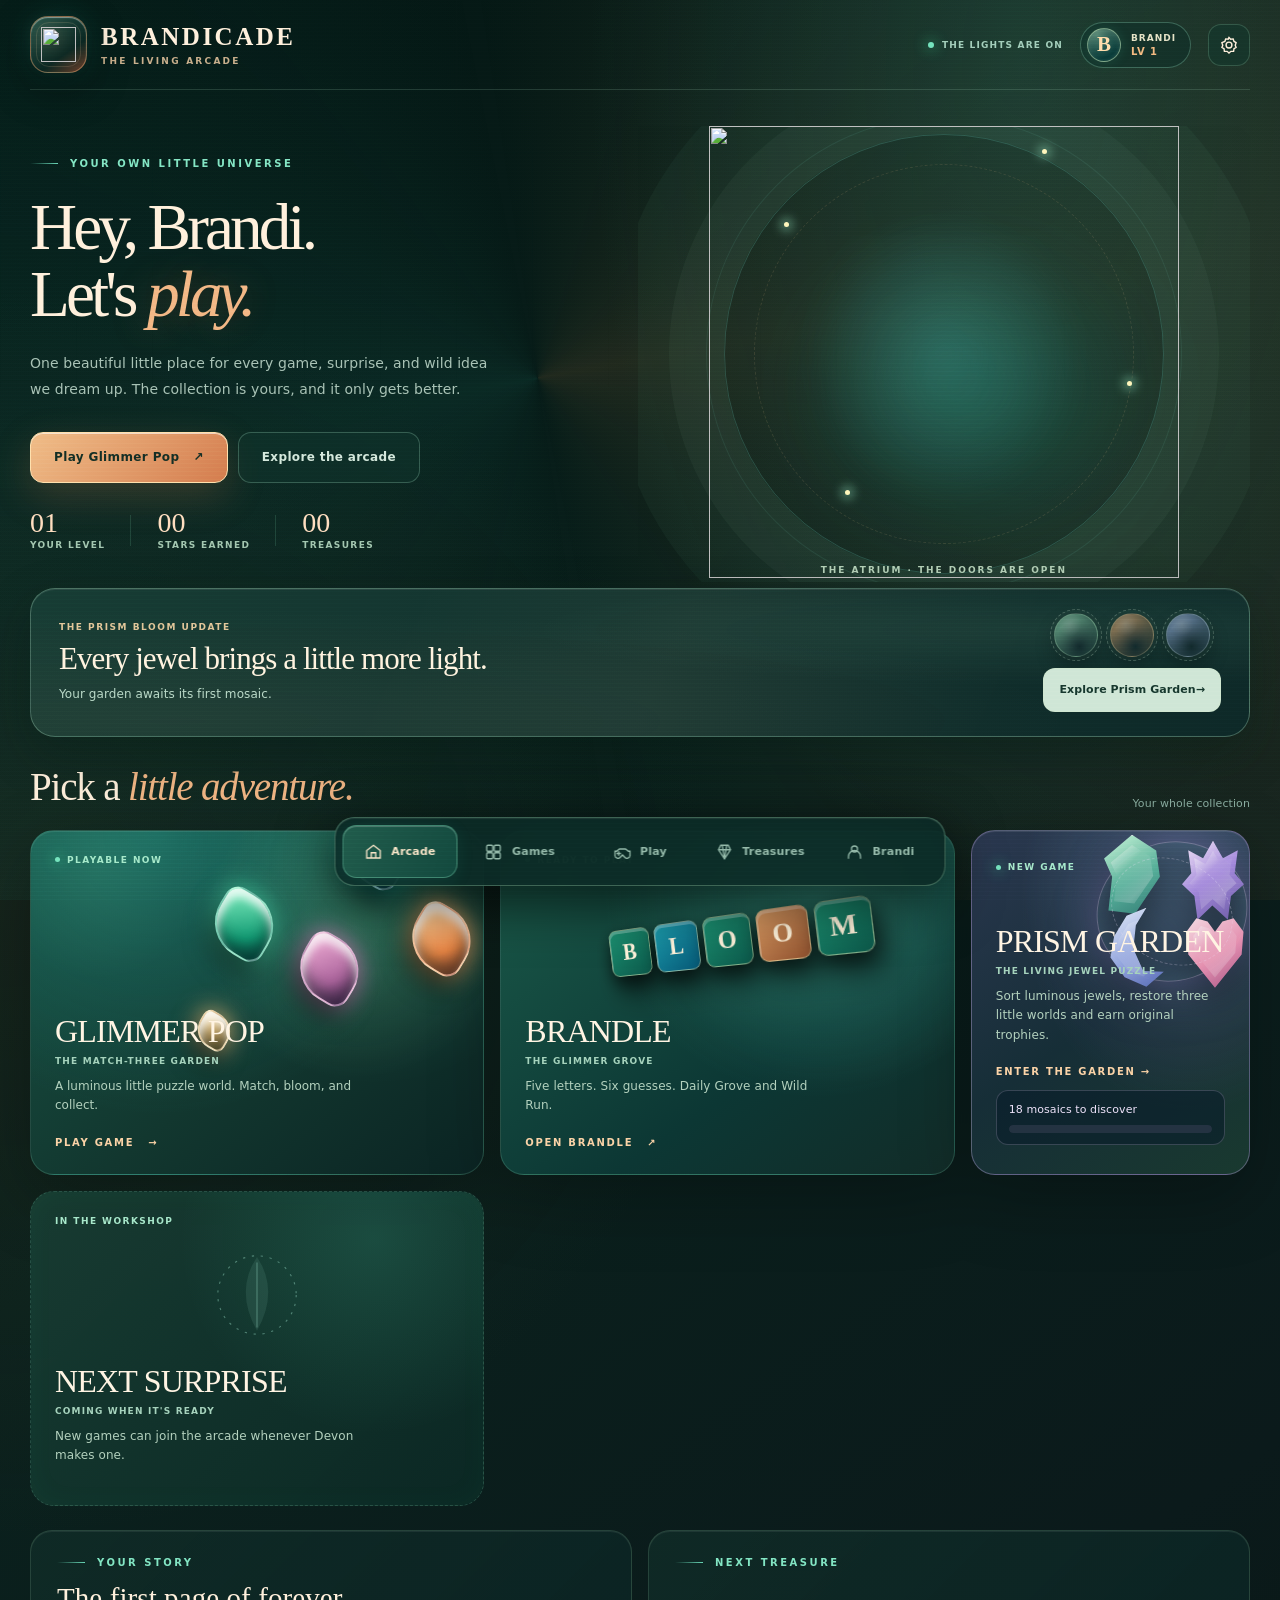
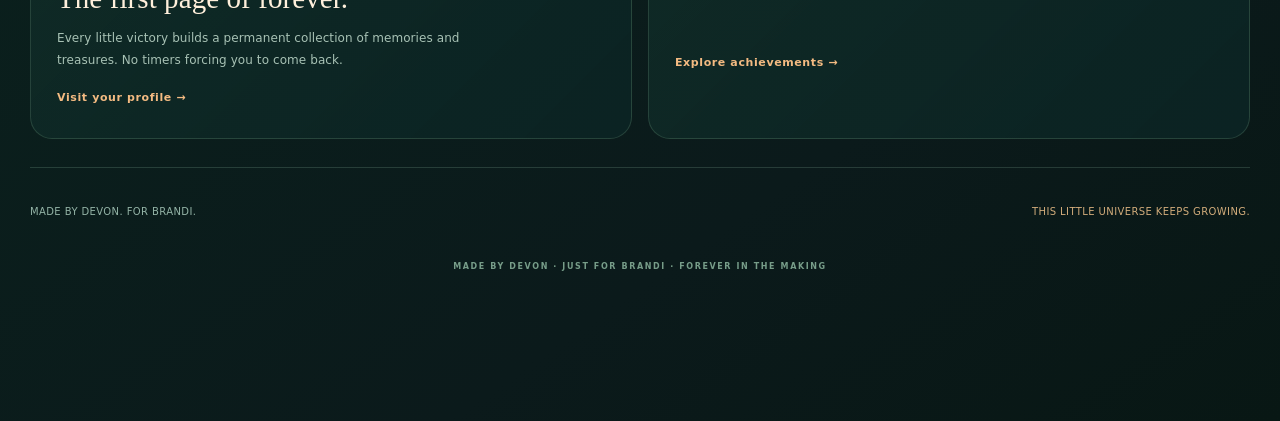
==== commit 7d87bc70: "feat(brandicade): launch Prism Bloom atrium and 34-trophy cabinet" ====
--- a/index.html
+++ b/index.html
@@ -36,11 +36,23 @@
     </div>
     <div class="hero-stage" aria-hidden="true"><div class="orbits"></div><div class="portal"><div class="portal-shine"></div><img src="/assets/atrium.svg" alt="" width="500" height="500"><span class="spark one"></span><span class="spark two"></span><span class="spark three"></span><span class="spark four"></span></div><span class="stage-caption">THE ATRIUM · THE DOORS ARE OPEN</span></div>
    </div>
+   <section class="atrium-bloom" aria-label="Prism Garden restoration">
+     <div class="atrium-bloom-copy"><span class="atrium-bloom-eyebrow">THE PRISM BLOOM UPDATE</span>
+       <h2>Every jewel brings a little more light.</h2>
+       <p id="atrium-prism-caption" role="status">Your garden awaits its first mosaic.</p>
+     </div>
+     <div class="atrium-bloom-worlds" aria-hidden="true">
+       <span class="prism-world-orb" data-prism-world="dewglass" title="Dewglass Conservatory"></span>
+       <span class="prism-world-orb" data-prism-world="ember" title="Ember Orchard"></span>
+       <span class="prism-world-orb" data-prism-world="moonpool" title="Moonpool Atrium"></span>
+     </div>
+     <a class="atrium-bloom-link" href="/prism-garden.html">Explore Prism Garden <span aria-hidden="true">→</span></a>
+   </section>
    <div class="section-titlebar"><h2 class="section-heading">Pick a <em>little adventure.</em></h2><span class="hint">Your whole collection</span></div>
    <div class="collection collection-v1">
     <button class="game-card glimmer-card" type="button" data-action="play"><span class="card-eyebrow"><i class="dot"></i> PLAYABLE NOW</span><div class="charm-art" aria-hidden="true"><span class="art-gem a"></span><span class="art-gem b"></span><span class="art-gem c"></span><span class="art-gem d"></span><span class="art-gem e"></span></div><div class="card-bottom"><div class="game-card-title">GLIMMER POP <small>THE MATCH-THREE GARDEN</small></div><p id="home-glimmer-summary">A luminous little puzzle world. Match, bloom, and collect.</p><span class="card-link">PLAY GAME <span aria-hidden="true">→</span></span></div></button>
     <a class="game-card brandle-card" href="https://brandle-glimmer-grove.devonakins.workers.dev/" target="_blank" rel="noopener noreferrer" data-game-launch="brandle" aria-label="Play Brandle — The Glimmer Grove (opens the original game in a new tab)"><span class="card-eyebrow"><i class="dot"></i> READY TO PLAY</span><div class="brandle-art" aria-hidden="true"><span>B</span><span>L</span><span>O</span><span>O</span><span>M</span></div><div class="card-bottom"><div class="game-card-title">BRANDLE <small>THE GLIMMER GROVE</small></div><p>Five letters. Six guesses. Daily Grove and Wild Run.</p><span class="card-link">OPEN BRANDLE <span aria-hidden="true">↗</span></span></div></a>
-    <a class="game-card prism-card" href="/prism-garden.html" aria-label="Play Prism Garden, the jewel sorting garden"><span class="card-eyebrow"><i class="dot"></i> NEW GAME</span><div class="charm-art" aria-hidden="true"><span class="art-gem a"></span><span class="art-gem b"></span><span class="art-gem c"></span><span class="art-gem d"></span><span class="art-gem e"></span></div><div class="card-bottom"><div class="game-card-title">PRISM GARDEN <small>THE LIVING JEWEL PUZZLE</small></div><p>Sort luminous jewels, restore three little worlds and earn original trophies.</p><span class="card-link">ENTER THE GARDEN →</span></div></a><div class="game-card promise-card"><span class="card-eyebrow">IN THE WORKSHOP</span><div class="promise-mark" aria-hidden="true"><svg viewBox="0 0 100 100"><circle cx="50" cy="50" r="35" fill="none" stroke="currentColor" stroke-dasharray="2 6"/><path d="M50 16Q70 46 50 82Q30 46 50 16Z" fill="currentColor" opacity=".25"/><path d="M50 21v58" stroke="currentColor"/></svg></div><div class="card-bottom"><div class="game-card-title">NEXT SURPRISE <small>COMING WHEN IT'S READY</small></div><p>New games can join the arcade whenever Devon makes one.</p></div></div>
+    <a class="game-card prism-card" href="/prism-garden.html" aria-label="Play Prism Garden, the jewel sorting garden"><span class="card-eyebrow"><i class="dot"></i> NEW GAME</span><div class="prism-card-art" aria-hidden="true"><span class="prism-art-halo"></span><span class="prism-art-gem prism-art-fern"></span><span class="prism-art-gem prism-art-orchid"></span><span class="prism-art-gem prism-art-moon"></span><span class="prism-art-gem prism-art-rose"></span><span class="prism-art-ring"></span></div><div class="card-bottom"><div class="game-card-title">PRISM GARDEN <small>THE LIVING JEWEL PUZZLE</small></div><p>Sort luminous jewels, restore three little worlds and earn original trophies.</p><span class="card-link">ENTER THE GARDEN →</span><div class="prism-card-reading"><p id="home-prism-status" role="status">18 mosaics to discover</p><progress id="home-prism-progress" class="prism-card-progress" value="0" max="18" aria-label="Prism Garden mosaics restored"></progress></div></div></a><div class="game-card promise-card"><span class="card-eyebrow">IN THE WORKSHOP</span><div class="promise-mark" aria-hidden="true"><svg viewBox="0 0 100 100"><circle cx="50" cy="50" r="35" fill="none" stroke="currentColor" stroke-dasharray="2 6"/><path d="M50 16Q70 46 50 82Q30 46 50 16Z" fill="currentColor" opacity=".25"/><path d="M50 21v58" stroke="currentColor"/></svg></div><div class="card-bottom"><div class="game-card-title">NEXT SURPRISE <small>COMING WHEN IT'S READY</small></div><p>New games can join the arcade whenever Devon makes one.</p></div></div>
    </div>
    <div class="home-row"><div class="small-feature"><span class="eyebrow">YOUR STORY</span><h3 id="story-title">The first page of forever.</h3><p id="story-copy">Every little victory builds a permanent collection of memories and treasures. No timers forcing you to come back.</p><button class="text-link" type="button" data-go="profile">Visit your profile →</button></div><div class="small-feature reward-feature"><span class="eyebrow">NEXT TREASURE</span><div id="next-treasure"></div><button class="text-link" type="button" data-go="treasures">Explore achievements →</button></div></div>
    <div class="under-note"><span>MADE BY DEVON. FOR BRANDI.</span><span>THIS LITTLE UNIVERSE KEEPS GROWING.</span></div>
@@ -48,7 +60,7 @@
   <section class="section" id="library" aria-labelledby="library-title"><div class="page-lead"><div class="eyebrow">The collection</div><h1 id="library-title">Choose your <em>escape.</em></h1><p>Three games to explore. Every new world is crafted just for you, with its own moods, music and little surprises.</p></div><div class="library-grid library-v1">
    <button class="game-card glimmer-card library-card" type="button" data-action="play"><span class="card-eyebrow"><i class="dot"></i> PLAYABLE NOW</span><div class="charm-art" aria-hidden="true"><span class="art-gem a"></span><span class="art-gem b"></span><span class="art-gem c"></span><span class="art-gem d"></span><span class="art-gem e"></span></div><div class="card-bottom"><div class="game-card-title">GLIMMER POP<small>THE MATCH-THREE GARDEN</small></div><p id="library-glimmer-summary">Satisfying matches. Cascading magic. Endless levels, no lives to run out of.</p><span class="card-link">PLAY / CONTINUE →</span></div></button>
    <a class="game-card brandle-card library-card" href="https://brandle-glimmer-grove.devonakins.workers.dev/" target="_blank" rel="noopener noreferrer" data-game-launch="brandle" aria-label="Play Brandle — The Glimmer Grove (opens the original game in a new tab; existing progress stays there)"><span class="card-eyebrow"><i class="dot"></i> READY TO PLAY</span><div class="brandle-art" aria-hidden="true"><span>B</span><span>L</span><span>O</span><span>O</span><span>M</span></div><div class="card-bottom"><div class="game-card-title">BRANDLE<small>THE GLIMMER GROVE</small></div><p>A daily word bloom and unlimited wild puzzles. Your existing progress stays on the original Brandle site.</p><span class="card-link">OPEN ORIGINAL GAME ↗</span></div></a>
-   <a class="game-card prism-card library-card" href="/prism-garden.html" aria-label="Play Prism Garden, the jewel sorting garden"><span class="card-eyebrow"><i class="dot"></i> NEW GAME</span><div class="charm-art" aria-hidden="true"><span class="art-gem a"></span><span class="art-gem b"></span><span class="art-gem c"></span><span class="art-gem d"></span><span class="art-gem e"></span></div><div class="card-bottom"><div class="game-card-title">PRISM GARDEN <small>THE LIVING JEWEL PUZZLE</small></div><p>Sort luminous jewels, restore three little worlds and earn original trophies.</p><span class="card-link">ENTER THE GARDEN →</span></div></a><div class="game-card promise-card library-card"><span class="card-eyebrow">THE COLLECTION GROWS</span><div class="promise-mark" aria-hidden="true"><svg viewBox="0 0 100 100"><circle cx="50" cy="50" r="35" fill="none" stroke="currentColor" stroke-dasharray="2 6"/><path d="M50 16Q70 46 50 82Q30 46 50 16Z" fill="currentColor" opacity=".25"/></svg></div><div class="card-bottom"><div class="game-card-title">THE WORKSHOP<small>FUTURE GAMES</small></div><p>Maybe another match game, an idle garden, a little mystery, or something invented together.</p></div></div>
+   <a class="game-card prism-card library-card" href="/prism-garden.html" aria-label="Play Prism Garden, the jewel sorting garden"><span class="card-eyebrow"><i class="dot"></i> NEW GAME</span><div class="prism-card-art" aria-hidden="true"><span class="prism-art-halo"></span><span class="prism-art-gem prism-art-fern"></span><span class="prism-art-gem prism-art-orchid"></span><span class="prism-art-gem prism-art-moon"></span><span class="prism-art-gem prism-art-rose"></span><span class="prism-art-ring"></span></div><div class="card-bottom"><div class="game-card-title">PRISM GARDEN <small>THE LIVING JEWEL PUZZLE</small></div><p>Sort luminous jewels, restore three little worlds and earn original trophies.</p><span class="card-link">ENTER THE GARDEN →</span><div class="prism-card-reading"><p id="library-prism-status" role="status">18 mosaics to discover</p><progress id="library-prism-progress" class="prism-card-progress" value="0" max="18" aria-label="Prism Garden mosaics restored"></progress></div></div></a><div class="game-card promise-card library-card"><span class="card-eyebrow">THE COLLECTION GROWS</span><div class="promise-mark" aria-hidden="true"><svg viewBox="0 0 100 100"><circle cx="50" cy="50" r="35" fill="none" stroke="currentColor" stroke-dasharray="2 6"/><path d="M50 16Q70 46 50 82Q30 46 50 16Z" fill="currentColor" opacity=".25"/></svg></div><div class="card-bottom"><div class="game-card-title">THE WORKSHOP<small>FUTURE GAMES</small></div><p>Maybe another match game, an idle garden, a little mystery, or something invented together.</p></div></div>
   </div></section>
   <section class="section" id="game" aria-labelledby="game-title"><div class="game-shell">
    <div class="game-top"><button class="back-button" type="button" data-go="home" aria-label="Back to arcade">← <span>ARCADE</span></button><div class="game-heading"><div class="eyebrow">The enchanted garden</div><h1 id="game-title">Glimmer <em>Pop.</em></h1></div><button class="utility-button" data-action="game-help" aria-label="How to play Glimmer Pop" type="button">?</button></div>
@@ -61,15 +73,28 @@
   <section class="section" id="profile" aria-labelledby="profile-title"><div class="page-lead"><div class="eyebrow">A little world with your name on it</div><h1 id="profile-title">Brandi's <em>corner.</em></h1><p>No audience. No rankings. Your own permanent collection of games, moments and tiny victories.</p></div>
    <div class="profile-hero"><div class="profile-pattern" aria-hidden="true"></div><div class="avatar-rings"><div class="avatar-large" id="profile-avatar" aria-label="Current avatar"></div></div><div class="profile-overview"><span class="profile-kicker">THE ONE AND ONLY</span><h2>Brandi<span class="name-glow">.</span></h2><span class="profile-title" id="profile-equipped-title">Keeper of the Grove</span><div class="xp-row"><span id="profile-level">LEVEL 1</span><span id="profile-xp">0 / 167 XP</span></div><div class="xp-track"><div id="xp-fill"></div></div><p class="xp-note">Every completed adventure adds to your lifetime story. Nothing gets reset.</p></div><div class="profile-token"><span class="token-shape" aria-hidden="true">✧</span><strong id="profile-petals">0</strong><small>GLOW PETALS</small></div></div>
    <div class="stat-panels"><div class="stat-tile"><strong id="stat-wins">0</strong><span>GLIMMER WINS</span></div><div class="stat-tile"><strong id="stat-stars">0</strong><span>GLIMMER STARS</span></div><div class="stat-tile"><strong id="stat-badges">0</strong><span>ACHIEVEMENTS</span></div><div class="stat-tile"><strong id="stat-levels">0</strong><span>GLIMMER LEVELS</span></div></div>
-   <section class="prism-arcade-progress" aria-labelledby="profile-prism-title"><div><span class="eyebrow">A NEW GARDEN IN YOUR ARCADE</span><h2 id="profile-prism-title">Prism Garden</h2><p id="profile-prism-summary" role="status" aria-live="polite">Your jewel garden belongs in this collection.</p><small>Prism Garden saves separately on this device. Its awards are displayed here without changing Glimmer Pop progress.</small></div><a href="/prism-garden.html" class="prism-arcade-play">Play / continue →</a></section>
+   <section class="prism-arcade-progress" aria-labelledby="profile-prism-title"><div><span class="eyebrow">A NEW GARDEN IN YOUR ARCADE</span><h2 id="profile-prism-title">Prism Garden</h2><p id="profile-prism-summary" role="status" aria-live="polite">Your jewel garden belongs in this collection.</p><p id="profile-passport-summary">Six Arcade Passport trophies to discover.</p><small>Prism Garden saves separately on this device. Its awards are displayed here without changing Glimmer Pop progress.</small></div><a href="/prism-garden.html" class="prism-arcade-play">Play / continue →</a></section>
    <div class="profile-subhead"><div><span class="eyebrow">Make it yours</span><h2>The look &amp; the <em>legend.</em></h2></div><p>Collect frames and titles as you play. Choose what feels most like you.</p></div>
    <div class="custom-grid"><div class="custom-panel"><div class="custom-heading"><h3>Your familiar</h3><span>CHOOSE AN AVATAR</span></div><div class="avatar-options" id="avatar-options"></div></div><div class="custom-panel"><div class="custom-heading"><h3>Your frame</h3><span>EARNED BY LEVEL</span></div><div class="frame-options" id="frame-options"></div></div><div class="custom-panel custom-titles"><div class="custom-heading"><h3>Your title</h3><span>A LITTLE BIT OF MAGIC</span></div><div class="title-options" id="title-options"></div></div></div>
    <div class="profile-duo"><div class="memory-panel"><span class="eyebrow">Your growing collection</span><h3>The Keepsake Gallery</h3><p>Achievements become real, permanent treasures here. The stories and letters we add later will be made by Devon, never filled with artificial memories.</p><div class="recent-awards" id="profile-awards"></div><button class="text-link" type="button" data-go="treasures">View all treasures →</button></div><div class="memory-panel data-panel"><span class="eyebrow">Owned by you</span><h3>Keep your progress safe.</h3><p>Your arcade currently saves on this device. Export a backup any time; no ads or tracking. This export covers Glimmer Pop only; Prism Garden has its own backup tools in its Settings.</p><button class="btn secondary" type="button" data-action="export">Export save file ↓</button><button class="text-link" type="button" data-action="open-settings">Import or manage data →</button></div></div>
   </section>
   <section class="section" id="treasures" aria-labelledby="treasures-title"><div class="page-lead"><div class="eyebrow">The trophy greenhouse</div><h1 id="treasures-title">Every little <em>victory.</em></h1><p>Real achievements, unlocked by what you've actually done. No purchased rewards, expiring badges, or artificial streak pressure.</p></div>
-   <div class="treasure-summary"><div><span class="smallcap">YOUR COLLECTION</span><h2><span id="treasure-owned">0</span><small id="treasure-total"> / 28 achievements</small></h2></div><div class="treasure-progress"><div id="treasure-progress-fill"></div></div><span class="treasure-hint">A gallery that only gets brighter</span></div>
-   <div class="achievement-grid" id="achievement-grid"></div>
-   <section class="prism-achievement-section" aria-labelledby="prism-trophies-title"><div class="prism-achievement-head"><div><span class="eyebrow">ANOTHER COLLECTION</span><h2 id="prism-trophies-title">Prism Garden trophies</h2><p id="treasure-prism-summary" role="status" aria-live="polite">Progress from the jewel garden appears here.</p></div><a href="/prism-garden.html" class="prism-arcade-play">Enter Prism Garden →</a></div><div class="prism-trophy-grid" id="prism-achievement-grid"></div><small class="prism-achievement-note">Prism Garden achievements are read from this device, not imported into Glimmer Pop, Brandle or the production cloud-save profile. Back up each game separately.</small></section>
+   <div class="treasure-summary"><div><span class="smallcap">YOUR COLLECTION</span><h2><span id="treasure-owned">0</span><small id="treasure-total"> / 28 achievements</small></h2></div><div class="treasure-progress"><div id="treasure-progress-fill"></div></div><span class="treasure-hint" id="treasure-availability">A gallery that only gets brighter</span></div>
+   <div class="cabinet-filter-bar" role="group" aria-label="Filter trophy collections">
+     <button type="button" class="cabinet-filter selected" data-cabinet-filter="all" aria-pressed="true">All collections</button>
+     <button type="button" class="cabinet-filter" data-cabinet-filter="glimmer" aria-pressed="false">Glimmer Pop</button>
+     <button type="button" class="cabinet-filter" data-cabinet-filter="prism" aria-pressed="false">Prism Garden</button>
+     <button type="button" class="cabinet-filter" data-cabinet-filter="passport" aria-pressed="false">Arcade Passport</button>
+   </div><p class="cabinet-filter-status" id="cabinet-filter-status" role="status" aria-live="polite">Showing all collections.</p>
+   <section id="glimmer-trophy-section" class="cabinet-section" aria-labelledby="glimmer-trophies-title"><div class="cabinet-section-header"><div><span class="eyebrow">THE ORIGINAL GARDEN</span><h2 id="glimmer-trophies-title">Glimmer Pop trophies</h2><p id="glimmer-achievement-summary">Ten original achievements to discover.</p></div></div>
+   <div class="achievement-grid" id="achievement-grid"></div></section>
+   <section id="prism-trophy-section" class="prism-achievement-section cabinet-section" aria-labelledby="prism-trophies-title"><div class="prism-achievement-head"><div><span class="eyebrow">ANOTHER COLLECTION</span><h2 id="prism-trophies-title">Prism Garden trophies</h2><p id="treasure-prism-summary" role="status" aria-live="polite">Progress from the jewel garden appears here.</p></div><a href="/prism-garden.html" class="prism-arcade-play">Enter Prism Garden →</a></div><div class="prism-trophy-grid" id="prism-achievement-grid"></div><small class="prism-achievement-note">Prism Garden achievements are read from this device, not imported into Glimmer Pop, Brandle or the production cloud-save profile. Back up each game separately.</small></section>
+   <section id="passport-trophy-section" class="passport-achievement-section cabinet-section" aria-labelledby="passport-trophies-title">
+    <div class="cabinet-section-header"><div><span class="eyebrow">BOTH GARDENS, ONE COLLECTION</span><h2 id="passport-trophies-title">Arcade Passport</h2>
+    <p id="passport-achievement-summary" role="status" aria-live="polite">Six original cross-game trophies to discover.</p></div></div>
+    <div class="passport-trophy-grid" id="passport-achievement-grid"></div>
+    <small class="prism-achievement-note">Passport trophies are derived from saved game milestones. They do not change Glimmer Pop or Prism Garden progress.</small>
+   </section>
   </section>
   <section class="section" id="together" aria-labelledby="together-title"><div class="page-lead"><div class="eyebrow">A seat for two</div><h1 id="together-title">The <em>Together</em> Room.</h1><p>A future home for little games to play with Devon — pass-and-play first, private remote games later if needed.</p></div><div class="playroom"><div><span class="card-eyebrow">IN THE WORKSHOP · NOT ACTIVE YET</span><h2>Two seats.<br>One little adventure.</h2><p>When the first two-player game is ready, this room opens. Until then, the games that exist today are ready in the arcade.</p><button class="btn secondary" type="button" data-go="library">Explore current games</button></div><div class="room-visual" aria-hidden="true"><div class="room-rings"></div><div class="room-bubbles"><span>B</span><span>D</span></div></div></div></section>
  </main>
--- a/src/styles.css
+++ b/src/styles.css
@@ -109,3 +109,64 @@
 .prism-progress-unreadable{grid-column:1/-1;padding:17px;border:1px solid #d9c085a3;border-radius:14px;color:#efdcba;line-height:1.5}
 @media(max-width:650px){.prism-arcade-progress,.prism-achievement-head{align-items:stretch;flex-direction:column;gap:15px}.prism-arcade-progress{padding:19px}.prism-trophy-grid{grid-template-columns:repeat(2,minmax(0,1fr))}.prism-trophy{padding:13px;min-height:82px}.prism-trophy strong{font-size:15px}.prism-arcade-play{align-self:stretch}}
 @media(max-width:360px){.prism-trophy-grid{grid-template-columns:1fr}}
+
+/* PRISM BLOOM — Living Atrium: progress-aware ornamentation, not a save writer. */
+.atrium-bloom{position:relative;isolation:isolate;overflow:hidden;display:grid;grid-template-columns:minmax(0,1fr) auto;align-items:center;column-gap:24px;row-gap:11px;padding:24px 28px;margin:6px 0 28px;border:1px solid #99c9ac60;border-radius:25px;background:radial-gradient(ellipse at 86% 28%,#9de9c015,transparent 37%),radial-gradient(ellipse at 12% 90%,#d49c7910,transparent 60%),linear-gradient(125deg,#173c34,#0e2928);box-shadow:0 18px 48px #0517124a,inset 0 1px #ffffff16}
+.atrium-bloom:before{content:"";position:absolute;inset:0;pointer-events:none;background:linear-gradient(115deg,transparent 30%,#f0d5a40b 52%,transparent 80%)}
+.atrium-bloom-copy{position:relative;z-index:1;grid-row:span 2}
+.atrium-bloom-eyebrow{display:block;color:#e2c699;font-size:9px;font-weight:850;letter-spacing:.17em}
+.atrium-bloom h2{color:#fff3df;font:500 clamp(23px,2.5vw,31px)/1.13 Georgia,serif;letter-spacing:-.03em;margin:9px 0}
+.atrium-bloom p{color:#b9d9c7;font-size:12px;line-height:1.55;max-width:520px;margin:0}
+.atrium-bloom-worlds{display:flex;align-items:center;justify-content:center;gap:12px;min-width:160px}
+.prism-world-orb{--orb:#91d8b1;position:relative;width:44px;height:44px;flex:none;border:1px solid #cde4bd45;border-radius:50%;background:radial-gradient(circle at 35% 24%,#ffffff51,transparent 29%),radial-gradient(circle at 58% 78%,#131f2b,transparent 65%),var(--orb);box-shadow:0 0 0 4px #c8f0d20b,0 10px 19px #030c0c9e,inset -8px -9px 17px #0a222696;opacity:.52;transition:opacity .4s,box-shadow .4s,transform .4s}
+.prism-world-orb:nth-child(2){--orb:#edaa72}.prism-world-orb:nth-child(3){--orb:#a1b6ec}
+.prism-world-orb:after{content:"";position:absolute;inset:-5px;border:1px dashed #cfead37b;border-radius:50%;transform:rotate(-20deg)}
+.prism-world-orb.awakening{opacity:.83}.prism-world-orb.restored{opacity:1;box-shadow:0 0 0 5px #c8f0d212,0 0 18px var(--orb),inset -8px -9px 15px #0c262c80}
+.atrium-bloom-link{position:relative;z-index:1;justify-self:center;display:inline-flex;align-items:center;justify-content:center;min-height:44px;padding:10px 15px;border:1px solid #d0e6ca85;border-radius:12px;background:#cfe6d6;color:#16372d;font-size:11px;font-weight:800;text-decoration:none}
+.atrium-bloom-link:hover{background:#f3ead0}.atrium-bloom-link:focus-visible{outline:3px solid #fff0c3;outline-offset:3px}
+/* The third game is a distinct opal-jewel door, not another Glimmer Pop card. */
+.prism-card{background:radial-gradient(ellipse at 79% 18%,#7a5da75c,transparent 55%),linear-gradient(145deg,#2b3850,#162e37 52%,#19392f)!important;border-color:#bea8e35f!important}
+.prism-card:hover,.prism-card:focus-visible{border-color:#e8d4ffb7!important;box-shadow:0 25px 55px #060a1e95,0 0 34px #a887ed32!important}
+.prism-card-art{position:absolute;z-index:0;right:-8px;top:-5px;width:170px;height:171px;pointer-events:none;filter:drop-shadow(0 16px 19px #0006)}
+.prism-art-halo{position:absolute;inset:16px 9px;border-radius:50%;border:1px solid #ecd3ff4b;box-shadow:0 0 40px #9f78d34d,inset 0 0 22px #95cfea25;transform:rotate(-18deg)}
+.prism-art-ring{position:absolute;inset:34px 22px;border:1px dashed #e9ddf34a;border-radius:50%;transform:rotate(27deg)}
+.prism-art-gem{position:absolute;width:62px;height:79px;filter:drop-shadow(0 0 12px #fff4);box-shadow:inset 0 1px #fff9;opacity:.96;animation:prism-gem-drift 6s ease-in-out infinite}
+.prism-art-gem:after{content:"";position:absolute;inset:13% 12%;background:linear-gradient(135deg,#ffffff92,transparent 38%,#ffffff38 72%,transparent);clip-path:inherit}
+.prism-art-fern{top:9px;left:14px;background:linear-gradient(150deg,#d4ffe0,#59b49c 55%,#327c76);clip-path:polygon(50% 0,89% 20%,95% 53%,55% 100%,12% 96%,18% 53%,5% 30%)}
+.prism-art-orchid{top:15px;right:13px;background:linear-gradient(145deg,#fff2ff,#a78be0 48%,#6f5da8);clip-path:polygon(50% 0,66% 22%,90% 12%,85% 41%,100% 55%,79% 70%,74% 100%,49% 82%,25% 100%,20% 70%,0 55%,15% 41%,10% 12%,34% 22%);animation-delay:-1.7s}
+.prism-art-moon{bottom:10px;left:16px;background:linear-gradient(150deg,#eff8ff,#9daee6 55%,#596cba);clip-path:polygon(70% 0,38% 10%,18% 36%,12% 63%,35% 88%,70% 100%,98% 81%,65% 80%,49% 52%,53% 22%);animation-delay:-3.2s}
+.prism-art-rose{bottom:9px;right:11px;background:linear-gradient(145deg,#fff0f3,#ed94b4 57%,#a75389);clip-path:polygon(50% 100%,7% 58%,4% 29%,20% 12%,38% 16%,50% 29%,62% 16%,80% 12%,96% 29%,93% 58%);animation-delay:-2.1s}
+@keyframes prism-gem-drift{0%,100%{transform:translateY(0) rotate(-3deg)}50%{transform:translateY(-5px) rotate(2deg)}}
+.prism-card .card-bottom{padding-top:51px}
+.prism-card-reading{margin-top:11px;max-width:290px;padding:11px 12px;border-radius:12px;background:#091d2a99;border:1px solid #dfcaed33}
+.prism-card-reading p{color:#ede2f9!important;font-size:11px!important;min-height:0!important;margin:0 0 8px!important;line-height:1.4!important}
+.prism-card-progress{display:block;width:100%;height:8px;border:0;border-radius:12px;overflow:hidden;appearance:none;background:#14242f}
+.prism-card-progress::-webkit-progress-bar{background:#243342;border-radius:12px}
+.prism-card-progress::-webkit-progress-value{background:linear-gradient(90deg,#7fd7bd,#cba9ef);border-radius:12px}
+.prism-card-progress::-moz-progress-bar{background:#bda1e4;border-radius:12px}
+/* Trophy cabinet navigation is keyboard and touch accessible, with no awards stored. */
+.cabinet-filter-bar{display:flex;flex-wrap:wrap;gap:9px;margin:10px 0 5px}
+.cabinet-filter{min-height:44px;padding:11px 15px;border:1px solid #79b59c61;border-radius:13px;background:#19352f;color:#d0e2d8;font-size:11px;font-weight:750;transition:background .2s,border-color .2s}
+.cabinet-filter:hover{background:#245145}.cabinet-filter.selected{background:#d0e8d7;color:#18392e;border-color:#e3f4df}
+.cabinet-filter:focus-visible{outline:3px solid #ffe3a3;outline-offset:3px}
+.cabinet-filter-status{font-size:11px;min-height:18px;margin:9px 0 14px;color:#aecdbb}
+.cabinet-section[hidden]{display:none!important}
+.cabinet-section-header{display:flex;align-items:center;justify-content:space-between;margin:14px 0 20px}
+.cabinet-section-header h2{font:500 clamp(25px,3.1vw,35px)/1.15 Georgia,serif;color:#fff0d7;margin:8px 0}
+.cabinet-section-header p{font-size:12px;color:#bcd7c6;line-height:1.5;margin:0}
+.prism-trophy p{font-size:11px;line-height:1.55;color:#bfd5c9;margin:2px 0 0}
+.passport-achievement-section{margin:24px 0 22px;padding:24px 0;border-top:1px solid #77b79e55}
+.passport-trophy-grid{display:grid;grid-template-columns:repeat(3,minmax(0,1fr));gap:15px;margin:16px 0}
+.passport-trophy{position:relative;isolation:isolate;overflow:hidden;min-height:190px;display:flex;flex-direction:column;align-items:flex-start;gap:10px;padding:23px;border-radius:20px;border:1px solid #b5a5bf75;background:radial-gradient(ellipse at 65% 12%,#8e72ba45,transparent 70%),linear-gradient(155deg,#292d42,#172d31)}
+.passport-trophy:before{content:"";position:absolute;right:-45px;top:-38px;width:140px;height:140px;border-radius:50%;border:1px solid #e8d6ff26;box-shadow:0 0 45px #8668b625;z-index:-1}
+.passport-trophy.earned{border-color:#e9cb96a8;box-shadow:inset 0 1px #ffffff1c,0 12px 40px #6b4f8c32}
+.passport-trophy.locked{opacity:.77}
+.passport-trophy-sigil{display:grid;place-items:center;width:49px;height:49px;border-radius:15px;background:linear-gradient(140deg,#c7b0e84f,#ddcda626);border:1px solid #dacdf17d;color:#fbe1bb;font:500 33px Georgia,serif}
+.passport-trophy-status{font-size:9px;font-weight:800;letter-spacing:.13em;color:#e7cfa8}
+.passport-trophy strong{font:500 clamp(19px,2.2vw,25px)/1.12 Georgia,serif;color:#fff2e7}
+.passport-trophy p{font-size:11px;line-height:1.55;color:#cdd5d4;margin:0}
+#profile-passport-summary{margin:7px 0 8px;color:#efdcae!important}
+@media(max-width:950px){.atrium-bloom{grid-template-columns:minmax(0,1fr) auto}.prism-card-art{opacity:.8}.passport-trophy-grid{grid-template-columns:repeat(2,minmax(0,1fr))}}
+@media(max-width:600px){.atrium-bloom{padding:20px;margin:13px 0 26px;grid-template-columns:1fr;gap:14px}.atrium-bloom-copy{grid-row:auto}.atrium-bloom h2{font-size:25px}.atrium-bloom-worlds{justify-content:flex-start}.atrium-bloom-link{justify-self:stretch}.prism-card-art{transform:scale(.8);transform-origin:top right;opacity:.68}.prism-card .card-bottom{padding-top:53px}.prism-card-reading{padding:9px}.prism-card-reading p{font-size:10px!important}.cabinet-filter{flex:1 1 calc(50% - 10px);padding:11px 10px}.passport-trophy-grid{grid-template-columns:repeat(2,minmax(0,1fr));gap:9px}.passport-trophy{min-height:184px;padding:16px}.passport-trophy strong{font-size:19px}.passport-trophy-sigil{width:38px;height:38px;font-size:24px}}
+@media(max-width:385px){.passport-trophy-grid{grid-template-columns:1fr}.prism-card-art{transform:scale(.65);opacity:.52}.prism-card .card-bottom{padding-top:43px}}
+@media(prefers-reduced-motion:reduce){.prism-art-gem{animation:none!important}.prism-world-orb,.cabinet-filter{transition:none!important}}
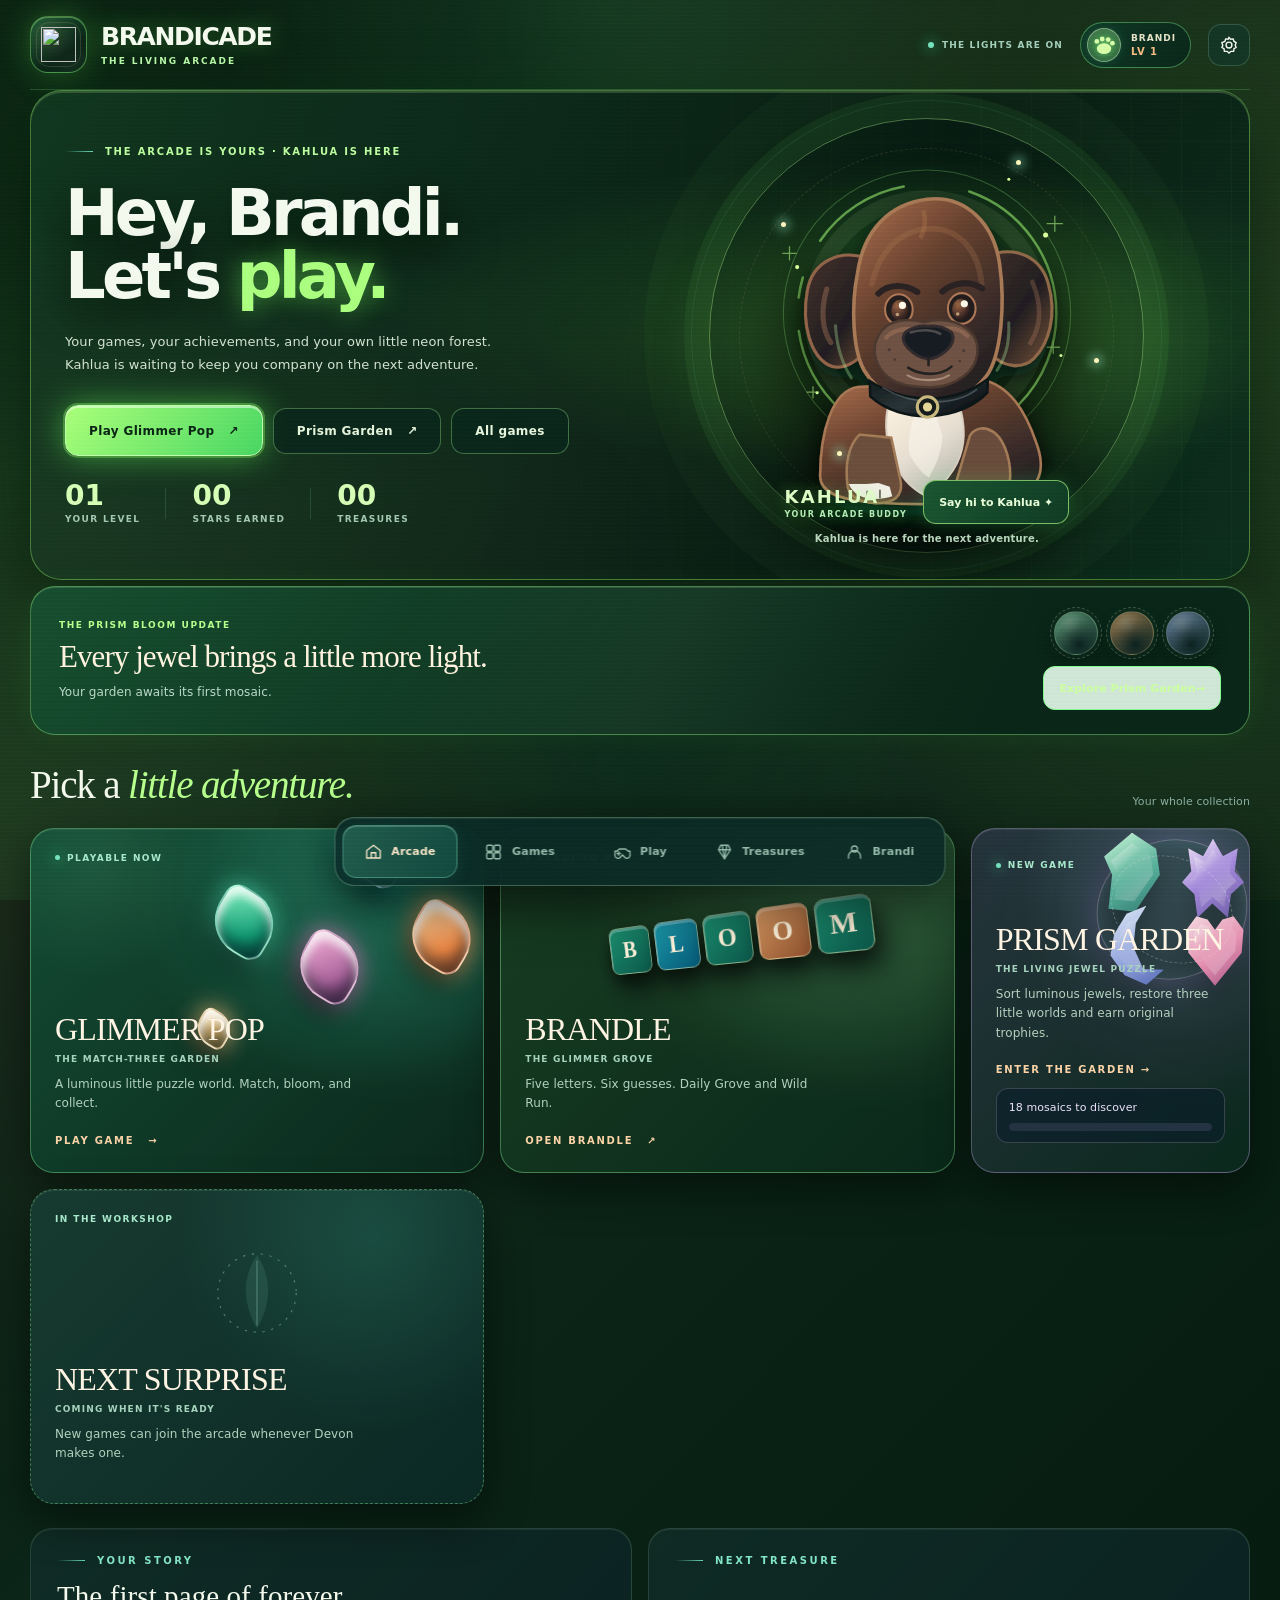
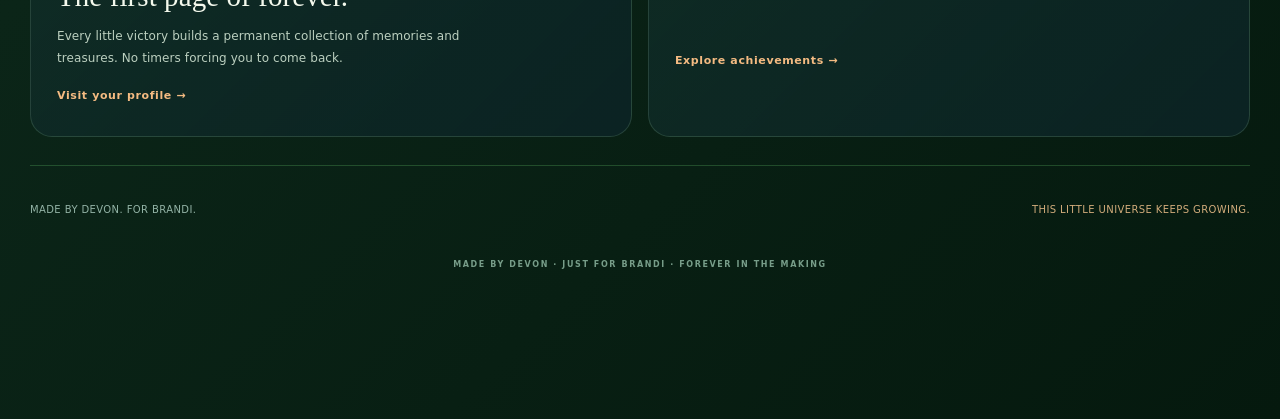
==== commit 783db8c9: "feat(brandicade): Kahlua-only neon arcade hub without player avatars" ====
--- a/index.html
+++ b/index.html
@@ -12,7 +12,7 @@
  <meta name="apple-mobile-web-app-capable" content="yes"><meta name="apple-mobile-web-app-status-bar-style" content="black-translucent">
  <meta name="apple-mobile-web-app-title" content="BRANDICADE"><link rel="apple-touch-icon" href="/assets/icon-512.png">
  <link rel="icon" type="image/svg+xml" href="/assets/icon.svg"><link rel="manifest" href="/manifest.webmanifest">
- <link rel="stylesheet" href="/src/styles.css">
+ <link rel="stylesheet" href="/src/styles.css"><link rel="stylesheet" href="/src/arcade-landscape.css"><link rel="stylesheet" href="/src/kahlua-arcade.css">
  <title>BRANDICADE — The Living Arcade</title>
 </head>
 <body>
@@ -21,20 +21,21 @@
  <header class="container topbar">
   <a class="logo" href="#home" id="brand-home" aria-label="BRANDICADE arcade home"><span class="crest"><img src="/assets/mark.svg" alt="" width="38" height="38"></span><span class="logo-copy"><strong>BRANDICADE</strong><span>THE LIVING ARCADE</span></span></a>
   <div class="top-right">
+   <span class="controller-indicator" id="controller-indicator" role="status" aria-live="polite" hidden>Controller connected</span>
    <span class="status"><i class="dot"></i><span class="status-text">THE LIGHTS ARE ON</span></span>
-   <button class="level-chip" id="level-chip" type="button" data-go="profile" aria-label="View Brandi profile"><span class="level-orb" id="mini-orb">B</span><span class="level-chip-copy">BRANDI <b id="mini-level">LV 1</b></span></button>
+   <button class="level-chip" id="level-chip" type="button" data-go="profile" aria-label="View Brandi profile"><span class="level-orb kahlua-mini-mark" id="mini-orb" aria-hidden="true"><svg viewBox="0 0 40 40" fill="currentColor"><ellipse cx="20" cy="26" rx="12" ry="9"/><circle cx="8" cy="14" r="4"/><circle cx="17" cy="10" r="4"/><circle cx="27" cy="11" r="4"/><circle cx="34" cy="17" r="4"/></svg></span><span class="level-chip-copy">BRANDI <b id="mini-level">LV 1</b></span></button>
    <button class="icon-button" id="settings-open" type="button" aria-label="Open settings"><svg viewBox="0 0 24 24" fill="none" stroke="currentColor" stroke-width="1.7"><path d="M12 3 14 5l3-.3 1 3 2.5 1.5-1 3 1 2.8-2.5 1.5-.5 3-3.2.1-2.3 2-2.3-2-3.2-.1-.5-3-2.5-1.5 1-2.8-1-3L7 7.7l1-3L11 5l1-2Z"/><circle cx="12" cy="12" r="3.5"/></svg></button>
   </div>
  </header>
  <main class="container" id="content">
   <section class="section active" id="home" aria-labelledby="home-title">
-   <div class="hero home-hero">
-    <div class="hero-text"><div class="eyebrow">Your own little universe</div><h1 id="home-title">Hey, Brandi.<br>Let's <em>play.</em></h1>
-     <p class="hero-copy">One beautiful little place for every game, surprise, and wild idea we dream up. The collection is yours, and it only gets better.</p>
-     <div class="actions"><button class="btn primary" type="button" data-action="play"><span class="button-shine"></span><span id="home-play-label">Play Glimmer Pop</span><span aria-hidden="true">↗</span></button><button class="btn secondary" type="button" data-go="library">Explore the arcade</button></div>
+   <div class="hero home-hero kahlua-hero">
+    <div class="hero-text"><div class="eyebrow kahlua-kicker">THE ARCADE IS YOURS · KAHLUA IS HERE</div><h1 id="home-title">Hey, Brandi.<br>Let's <em>play.</em></h1>
+     <p class="hero-copy">Your games, your achievements, and your own little neon forest. Kahlua is waiting to keep you company on the next adventure.</p>
+     <div class="actions"><button class="btn primary" type="button" data-action="play"><span class="button-shine"></span><span id="home-play-label">Play Glimmer Pop</span><span aria-hidden="true">↗</span></button><a class="btn secondary" href="/prism-garden.html">Prism Garden <span aria-hidden="true">↗</span></a><button class="btn secondary kahlua-more-games" type="button" data-go="library">All games</button></div>
      <div class="hero-metrics"><div><span id="hero-level">01</span><small>YOUR LEVEL</small></div><div><span id="hero-stars">00</span><small>STARS EARNED</small></div><div><span id="hero-badges">00</span><small>TREASURES</small></div></div>
     </div>
-    <div class="hero-stage" aria-hidden="true"><div class="orbits"></div><div class="portal"><div class="portal-shine"></div><img src="/assets/atrium.svg" alt="" width="500" height="500"><span class="spark one"></span><span class="spark two"></span><span class="spark three"></span><span class="spark four"></span></div><span class="stage-caption">THE ATRIUM · THE DOORS ARE OPEN</span></div>
+    <div class="hero-stage kahlua-stage" id="kahlua-stage"><div class="orbits" aria-hidden="true"></div><div class="portal" aria-hidden="true"><div class="portal-shine"></div><img src="/assets/kahlua-companion.svg" alt="" width="840" height="760" decoding="async"><span class="spark one"></span><span class="spark two"></span><span class="spark three"></span><span class="spark four"></span></div><div class="kahlua-stage-footer"><span class="kahlua-name">KAHLUA <small>YOUR ARCADE BUDDY</small></span><button type="button" class="kahlua-greet" id="kahlua-greet" aria-describedby="kahlua-response">Say hi to Kahlua <span aria-hidden="true">✦</span></button></div><p id="kahlua-response" class="kahlua-response" role="status" aria-live="polite">Kahlua is here for the next adventure.</p></div>
    </div>
    <section class="atrium-bloom" aria-label="Prism Garden restoration">
      <div class="atrium-bloom-copy"><span class="atrium-bloom-eyebrow">THE PRISM BLOOM UPDATE</span>
@@ -71,11 +72,11 @@
    <div class="game-end" id="game-end" hidden><div class="end-spark" id="end-spark" aria-hidden="true"></div><div class="eyebrow" id="end-eyebrow">LEVEL COMPLETE</div><h2 id="end-heading">Beautifully done!</h2><div class="star-cluster" id="end-stars" aria-label="Stars earned"></div><p id="end-message"></p><div class="end-stats" id="end-stats"></div><div class="actions end-actions"><button class="btn primary" type="button" data-action="next">Next level →</button><button class="btn secondary" type="button" data-action="replay">Play again</button><button class="btn secondary" type="button" data-go="home">Return to arcade</button></div></div>
   </div></section>
   <section class="section" id="profile" aria-labelledby="profile-title"><div class="page-lead"><div class="eyebrow">A little world with your name on it</div><h1 id="profile-title">Brandi's <em>corner.</em></h1><p>No audience. No rankings. Your own permanent collection of games, moments and tiny victories.</p></div>
-   <div class="profile-hero"><div class="profile-pattern" aria-hidden="true"></div><div class="avatar-rings"><div class="avatar-large" id="profile-avatar" aria-label="Current avatar"></div></div><div class="profile-overview"><span class="profile-kicker">THE ONE AND ONLY</span><h2>Brandi<span class="name-glow">.</span></h2><span class="profile-title" id="profile-equipped-title">Keeper of the Grove</span><div class="xp-row"><span id="profile-level">LEVEL 1</span><span id="profile-xp">0 / 167 XP</span></div><div class="xp-track"><div id="xp-fill"></div></div><p class="xp-note">Every completed adventure adds to your lifetime story. Nothing gets reset.</p></div><div class="profile-token"><span class="token-shape" aria-hidden="true">✧</span><strong id="profile-petals">0</strong><small>GLOW PETALS</small></div></div>
+   <div class="profile-hero"><div class="profile-pattern" aria-hidden="true"></div><div class="avatar-rings kahlua-profile-rings"><div class="avatar-large" id="profile-avatar"><img src="/assets/kahlua-companion.svg" alt="Kahlua, the only Brandicade companion" width="146" height="146" loading="lazy"></div></div><div class="profile-overview"><span class="profile-kicker">THE ONE AND ONLY</span><h2>Brandi<span class="name-glow">.</span></h2><span class="profile-title" id="profile-equipped-title">Keeper of the Grove</span><div class="xp-row"><span id="profile-level">LEVEL 1</span><span id="profile-xp">0 / 167 XP</span></div><div class="xp-track"><div id="xp-fill"></div></div><p class="xp-note">Every completed adventure adds to your lifetime story. Nothing gets reset.</p></div><div class="profile-token"><span class="token-shape" aria-hidden="true">✧</span><strong id="profile-petals">0</strong><small>GLOW PETALS</small></div></div>
    <div class="stat-panels"><div class="stat-tile"><strong id="stat-wins">0</strong><span>GLIMMER WINS</span></div><div class="stat-tile"><strong id="stat-stars">0</strong><span>GLIMMER STARS</span></div><div class="stat-tile"><strong id="stat-badges">0</strong><span>ACHIEVEMENTS</span></div><div class="stat-tile"><strong id="stat-levels">0</strong><span>GLIMMER LEVELS</span></div></div>
    <section class="prism-arcade-progress" aria-labelledby="profile-prism-title"><div><span class="eyebrow">A NEW GARDEN IN YOUR ARCADE</span><h2 id="profile-prism-title">Prism Garden</h2><p id="profile-prism-summary" role="status" aria-live="polite">Your jewel garden belongs in this collection.</p><p id="profile-passport-summary">Six Arcade Passport trophies to discover.</p><small>Prism Garden saves separately on this device. Its awards are displayed here without changing Glimmer Pop progress.</small></div><a href="/prism-garden.html" class="prism-arcade-play">Play / continue →</a></section>
-   <div class="profile-subhead"><div><span class="eyebrow">Make it yours</span><h2>The look &amp; the <em>legend.</em></h2></div><p>Collect frames and titles as you play. Choose what feels most like you.</p></div>
-   <div class="custom-grid"><div class="custom-panel"><div class="custom-heading"><h3>Your familiar</h3><span>CHOOSE AN AVATAR</span></div><div class="avatar-options" id="avatar-options"></div></div><div class="custom-panel"><div class="custom-heading"><h3>Your frame</h3><span>EARNED BY LEVEL</span></div><div class="frame-options" id="frame-options"></div></div><div class="custom-panel custom-titles"><div class="custom-heading"><h3>Your title</h3><span>A LITTLE BIT OF MAGIC</span></div><div class="title-options" id="title-options"></div></div></div>
+   <div class="profile-subhead"><div><span class="eyebrow">Make it yours</span><h2>Your earned <em>legacy.</em></h2></div><p>Collect frames and titles as you play. Kahlua stays by your side.</p></div>
+   <div class="custom-grid"><div class="custom-panel kahlua-profile-panel"><div class="custom-heading"><h3>Kahlua</h3><span>YOUR ONE AND ONLY COMPANION</span></div><div class="kahlua-profile-note"><img src="/assets/kahlua-companion.svg" alt="" width="92" height="92" loading="lazy"><p>A familiar face in every corner of the arcade—just Kahlua. No player portrait, interchangeable pet, or avatar creator.</p></div></div><div class="custom-panel"><div class="custom-heading"><h3>Your frame</h3><span>EARNED BY LEVEL</span></div><div class="frame-options" id="frame-options"></div></div><div class="custom-panel custom-titles"><div class="custom-heading"><h3>Your title</h3><span>A LITTLE BIT OF MAGIC</span></div><div class="title-options" id="title-options"></div></div></div>
    <div class="profile-duo"><div class="memory-panel"><span class="eyebrow">Your growing collection</span><h3>The Keepsake Gallery</h3><p>Achievements become real, permanent treasures here. The stories and letters we add later will be made by Devon, never filled with artificial memories.</p><div class="recent-awards" id="profile-awards"></div><button class="text-link" type="button" data-go="treasures">View all treasures →</button></div><div class="memory-panel data-panel"><span class="eyebrow">Owned by you</span><h3>Keep your progress safe.</h3><p>Your arcade currently saves on this device. Export a backup any time; no ads or tracking. This export covers Glimmer Pop only; Prism Garden has its own backup tools in its Settings.</p><button class="btn secondary" type="button" data-action="export">Export save file ↓</button><button class="text-link" type="button" data-action="open-settings">Import or manage data →</button></div></div>
   </section>
   <section class="section" id="treasures" aria-labelledby="treasures-title"><div class="page-lead"><div class="eyebrow">The trophy greenhouse</div><h1 id="treasures-title">Every little <em>victory.</em></h1><p>Real achievements, unlocked by what you've actually done. No purchased rewards, expiring badges, or artificial streak pressure.</p></div>
@@ -106,11 +107,15 @@
   <button class="nav-button" type="button" data-go="profile"><svg viewBox="0 0 24 24" fill="none" stroke="currentColor" stroke-width="1.7"><circle cx="12" cy="8" r="4"/><path d="M4 21v-3a8 8 0 0 1 16 0v3"/></svg>Brandi</button>
  </nav>
  <div class="dialog-backdrop" id="modal" role="presentation"><div class="dialog app-dialog" role="dialog" aria-modal="true" aria-labelledby="modal-title"><button class="close" type="button" id="modal-close" aria-label="Close dialog">×</button><div id="modal-body"></div></div></div>
+ <div class="controller-legend" id="controller-legend" aria-hidden="true" hidden><span><kbd>A</kbd>Select</span><span><kbd>B</kbd><span id="controller-back-label">Back</span></span><span><kbd>Menu</kbd>Pause</span><span>LB / RB Browse</span></div>
+ <div class="controller-pause" id="controller-pause" hidden><section class="controller-pause-panel" role="dialog" aria-modal="true" aria-labelledby="controller-pause-title"><div class="eyebrow">A little breather</div><h2 id="controller-pause-title">Game paused</h2><p>Your game progress is preserved. Continue when ready, or return to the arcade.</p><div class="controller-pause-actions"><button type="button" data-controller-resume>Resume playing</button><button type="button" data-controller-exit>Return to arcade</button></div></section></div>
  <div class="toast" id="toast" role="status" aria-live="polite"></div>
  <div class="celebrations" id="celebrations" aria-hidden="true"></div>
  <input id="import-file" type="file" accept=".json,application/json" hidden>
  <footer class="app-footnote">MADE BY DEVON · JUST FOR BRANDI · FOREVER IN THE MAKING</footer>
  </div>
  <script type="module" src="/src/app.mjs"></script>
+ <script type="module" src="/src/arcade-controller.mjs"></script>
+ <script type="module" src="/src/kahlua-companion.mjs"></script>
 </body>
 </html>
--- a/src/styles.css
+++ b/src/styles.css
@@ -170,3 +170,15 @@
 @media(max-width:600px){.atrium-bloom{padding:20px;margin:13px 0 26px;grid-template-columns:1fr;gap:14px}.atrium-bloom-copy{grid-row:auto}.atrium-bloom h2{font-size:25px}.atrium-bloom-worlds{justify-content:flex-start}.atrium-bloom-link{justify-self:stretch}.prism-card-art{transform:scale(.8);transform-origin:top right;opacity:.68}.prism-card .card-bottom{padding-top:53px}.prism-card-reading{padding:9px}.prism-card-reading p{font-size:10px!important}.cabinet-filter{flex:1 1 calc(50% - 10px);padding:11px 10px}.passport-trophy-grid{grid-template-columns:repeat(2,minmax(0,1fr));gap:9px}.passport-trophy{min-height:184px;padding:16px}.passport-trophy strong{font-size:19px}.passport-trophy-sigil{width:38px;height:38px;font-size:24px}}
 @media(max-width:385px){.passport-trophy-grid{grid-template-columns:1fr}.prism-card-art{transform:scale(.65);opacity:.52}.prism-card .card-bottom{padding-top:43px}}
 @media(prefers-reduced-motion:reduce){.prism-art-gem{animation:none!important}.prism-world-orb,.cabinet-filter{transition:none!important}}
+
+/* Device-save protection. This remains visible until an explicit successful restore. */
+#brandicade-save-recovery{position:sticky;top:0;z-index:2000;display:flex;flex-wrap:wrap;align-items:center;justify-content:space-between;gap:14px;padding:16px clamp(16px,4vw,34px);color:#f6eccc;background:linear-gradient(115deg,#3c352b,#153b35);border-bottom:2px solid #f2ce91;box-shadow:0 12px 30px #020f0c85}
+#brandicade-save-recovery .recovery-copy{max-width:72ch}
+#brandicade-save-recovery strong{display:block;color:#fff1c7;font:800 15px/1.3 system-ui,sans-serif}
+#brandicade-save-recovery p{margin:5px 0 0;color:#f2e8d6;font:500 13px/1.5 system-ui,sans-serif}
+#brandicade-save-recovery .recovery-actions{display:flex;flex-wrap:wrap;gap:9px}
+#brandicade-save-recovery button{min-height:44px;padding:10px 16px;border:1px solid #ddca9d;border-radius:12px;background:#2c574b;color:#fcf2e0;font:700 12px/1.3 system-ui,sans-serif;cursor:pointer;touch-action:manipulation}
+#brandicade-save-recovery button:hover{background:#396a59}
+#brandicade-save-recovery button:focus-visible{outline:3px solid #fff0bb;outline-offset:3px}
+@media(max-width:640px){#brandicade-save-recovery{position:relative;gap:10px;padding:14px 16px}#brandicade-save-recovery .recovery-actions{width:100%}#brandicade-save-recovery button{flex:1 1 150px}}
+@media(prefers-reduced-motion:reduce){#brandicade-save-recovery button{transition:none!important}}
--- a/src/arcade-landscape.css
+++ b/src/arcade-landscape.css
@@ -0,0 +1,46 @@
+/* Incremental living-arcade shell: opt-in controller UI, no game/save replacements. */
+[hidden]{display:none!important}
+.controller-indicator{display:inline-flex;align-items:center;gap:8px;min-height:38px;padding:8px 12px;border:1px solid #8ff88673;border-radius:999px;background:linear-gradient(120deg,#123b25,#092119);color:#e2ffcf;font-size:11px;font-weight:750;box-shadow:inset 0 1px #d8ffa42e,0 0 18px #60ee5133}
+.controller-indicator:before{content:"";width:8px;height:8px;border-radius:50%;background:#a0ff8a;box-shadow:0 0 12px #9cfb77}
+.controller-legend{position:fixed;right:max(14px,env(safe-area-inset-right));bottom:calc(98px + env(safe-area-inset-bottom));z-index:9;display:flex;gap:12px;align-items:center;max-width:calc(100vw - 28px);border:1px solid #70e66c66;border-radius:14px;background:#071d17e9;box-shadow:0 12px 38px #0009;padding:9px 12px;font-size:10px;color:#d5eccc;pointer-events:none}
+.controller-legend kbd{display:inline-grid;place-items:center;min-width:22px;height:22px;border:1px solid #d3f1b38c;border-radius:7px;background:#1d532c;font:700 11px system-ui;color:#fff9d6;margin-right:5px}
+.has-gamepad :where(button,a,[tabindex]):focus{outline:3px solid #a3ff8b;outline-offset:3px;box-shadow:0 0 0 6px #73f65e2b,0 0 24px #71f76568}
+.controller-pause{position:fixed;inset:0;z-index:100;background:#001009e6;display:grid;place-items:center;padding:max(16px,env(safe-area-inset-top)) max(16px,env(safe-area-inset-right)) max(16px,env(safe-area-inset-bottom)) max(16px,env(safe-area-inset-left));backdrop-filter:blur(14px)}
+.controller-pause-panel{width:min(420px,100%);padding:clamp(20px,4vw,34px);border:1px solid #a8fc8e88;border-radius:24px;background:radial-gradient(circle at top right,#26572b,#0b251d 65%);box-shadow:0 25px 80px #000c,0 0 50px #82ff6835;text-align:center}
+.controller-pause-panel h2{font:500 clamp(26px,4vw,38px) Georgia,serif;color:#f5e8bd;margin:8px 0}
+.controller-pause-panel p{color:#c4dec8;line-height:1.5;font-size:13px}
+.controller-pause-actions{display:grid;gap:10px;margin-top:20px}
+.controller-pause-actions button{min-height:48px;border:1px solid #adf08f83;border-radius:14px;background:#174b2f;color:#f7fae8;font-weight:750}
+.controller-pause-actions button:first-child{background:linear-gradient(125deg,#8ffc6b,#4cbd57);color:#082110}
+@media (orientation:landscape) and (min-width:640px) and (max-height:540px){
+ .viewport{padding-bottom:calc(62px + env(safe-area-inset-bottom));}
+ .container{width:calc(100% - max(26px,env(safe-area-inset-left)) - max(26px,env(safe-area-inset-right)));max-width:none}
+ .topbar{height:calc(53px + env(safe-area-inset-top));padding-left:env(safe-area-inset-left);padding-right:env(safe-area-inset-right)}
+ .top-right{gap:9px}.topbar .logo-copy span{display:none}.logo .crest img{width:26px;height:26px}.topbar .crest{width:34px;height:34px;border-radius:11px}.topbar .status{display:none}
+ #home .home-hero{display:grid!important;grid-template-columns:minmax(0,1fr) minmax(180px,.65fr)!important;align-items:center;min-height:0!important;padding:10px 0 0!important;gap:10px!important}
+ #home .home-hero .hero-text{display:block!important;text-align:left!important;order:0!important;min-width:0}
+ #home .home-hero .hero-stage{display:grid!important;order:1!important;min-height:0!important;height:clamp(145px,38dvh,205px)!important;margin:0!important;grid-row:auto!important;max-height:none!important}
+ #home .home-hero .hero-stage .portal{width:min(100%,205px)!important;height:auto!important;max-height:100%!important}
+ #home .home-hero .hero-stage .orbits{width:min(85%,200px)!important}
+ #home .home-hero .hero-stage .stage-caption{display:none}
+ #home .home-hero h1{font-size:clamp(32px,6.3dvh,46px)!important;margin:4px 0!important;line-height:1.03}
+ #home .hero-copy{font-size:11px!important;line-height:1.35!important;margin:5px 0 9px!important;max-width:520px}
+ #home .hero .actions{justify-content:flex-start!important;gap:9px}.hero .btn{min-height:42px;padding:9px 14px}
+ #home .hero-metrics{margin-top:9px!important;justify-content:flex-start!important;gap:18px!important}.hero-metrics span{font-size:17px}.hero-metrics small{font-size:8px}
+ #home .atrium-bloom{margin:9px 0!important;padding:12px 16px!important;gap:8px!important}.atrium-bloom-copy h2{font-size:19px!important;margin:4px 0}.atrium-bloom-copy p{font-size:10px;margin:0}.atrium-bloom-worlds{gap:8px}.atrium-bloom-link{min-height:42px}
+ #home .section-titlebar{margin:12px 0 8px!important}.section-heading{font-size:22px!important}
+ #home .collection-v1,#library .library-v1{display:flex!important;overflow-x:auto;scroll-snap-type:x proximity;overscroll-behavior-inline:contain;padding:7px 3px 18px;gap:12px;scrollbar-width:thin}
+ #home .collection-v1 .game-card,#library .library-v1 .game-card{flex:0 0 clamp(210px,36vw,300px);min-height:162px!important;max-height:220px;padding:15px!important;scroll-snap-align:start;grid-column:auto}
+ .game-card p{line-height:1.3}.game-card .card-bottom{z-index:2}
+ .game-card .charm-art{height:95px;right:4%;width:38%}.game-card .brandle-art{height:70px}.game-card .prism-card-art{opacity:.5}
+ .page-lead{margin:4px 0!important;padding:7px 0 9px!important}.page-lead h1{font-size:29px!important;margin:5px 0}.page-lead p{max-width:650px;font-size:11px}
+ .bottom-nav{bottom:calc(4px + env(safe-area-inset-bottom));height:50px;max-width:610px;width:72%;padding:4px 6px;gap:4px}.nav-button{min-width:0;flex:1;min-height:40px;flex-direction:row;gap:5px;font-size:10px}.nav-button svg{width:15px;height:15px}
+ .controller-legend{bottom:calc(58px + env(safe-area-inset-bottom));font-size:9px;padding:6px 9px}
+ #game .game-shell{margin:5px auto 18px;padding:10px 12px 16px;max-width:980px}
+ #game .game-top{gap:6px}.game-heading h1{font-size:22px;margin:2px 0}.game-heading .eyebrow{display:none}
+ #game .game-info{margin:6px 0}.game-info .level-info strong{font-size:17px}.score-block b{font-size:18px}
+ #game .challenge-strip{padding:6px 10px;max-width:540px;margin:auto}
+ #game .game-board-outer{margin:6px auto 0;padding:6px}.game-board{--square:min(8dvh,36px)!important;gap:2px}
+ #game .game-bottom{margin-top:5px;min-height:28px}.game-end{inset:18px 4px 4px;padding:12px;gap:6px}.game-end h2{font-size:26px}
+}
+@media(prefers-reduced-motion:reduce){.controller-indicator,.controller-legend,.controller-pause *{animation:none!important;transition:none!important}}
--- a/src/kahlua-arcade.css
+++ b/src/kahlua-arcade.css
@@ -0,0 +1,78 @@
+/* Brandicade — Kahlua companion arcade. Visual-only progressive layer, no data writes. */
+:root{--pine:#05190e;--pine2:#0b291b;--pine3:#12442a;--teal:#8bfd7d;--deepteal:#37d96a;--orange:#ecc27f;--copper:#efcb91;--cream:#f4f9ed;--muted:#bcd0c0;--outline:#84f78535;--card:#0a2619}
+body{background:
+radial-gradient(ellipse at 49% -12%,#235f3680,transparent 44%),
+radial-gradient(ellipse at 96% 18%,#53c23e20,transparent 30%),
+radial-gradient(ellipse at 0% 43%,#d1a16117,transparent 38%),
+linear-gradient(135deg,#06160c,#0b2518 49%,#05190e 100%)}
+.mist:before{background:conic-gradient(from 170deg at 45% 45%,transparent,#5eff7320,transparent,#e4bb6212,transparent)}
+.logo-copy strong{font-family:ui-sans-serif,system-ui,sans-serif;font-weight:950;font-style:italic;letter-spacing:-.055em;text-shadow:0 0 24px #83ff715c}
+.logo-copy span{color:#b5f6a6;letter-spacing:.22em}
+.crest{background:linear-gradient(145deg,#1c5934,#092316 65%,#142f20);border-color:#8afd766c;box-shadow:inset 0 1px #c9ff9c51,0 0 32px #6cff6040}
+.level-chip{border-color:#83f68568;background:linear-gradient(115deg,#103725,#0a271a)}
+.level-orb.kahlua-mini-mark{background:radial-gradient(circle,#4e934b,#14462f);color:#d7ffa7}
+.kahlua-mini-mark svg{width:24px;height:24px;filter:drop-shadow(0 0 6px #80fd8f99)}
+.kahlua-hero{position:relative;isolation:isolate;min-height:440px;overflow:hidden;border:1px solid #a4fa6b61;border-radius:32px;padding:28px 34px;background:
+radial-gradient(ellipse at 72% 46%,#64b83e37,transparent 42%),
+radial-gradient(ellipse at 7% 92%,#e7b8750c,transparent 55%),
+linear-gradient(115deg,#123821e8,#071b12ed 66%,#0a2b1dcf);box-shadow:inset 0 2px #cffca72c,0 28px 74px #0008,0 0 60px #42d85411}
+.kahlua-hero:after{content:"";position:absolute;z-index:-1;inset:0;pointer-events:none;background:linear-gradient(90deg,#b4fe6c08 1px,transparent 1px),linear-gradient(#b4fe6c08 1px,transparent 1px);background-size:50px 50px;mask-image:linear-gradient(to right,transparent 17%,black 100%)}
+.kahlua-hero .hero-text{position:relative;z-index:2}
+.kahlua-kicker{color:#bbfc9e;font-weight:900;font-size:10px;letter-spacing:.18em}
+.kahlua-hero h1{font-family:ui-sans-serif,system-ui,sans-serif;font-weight:920;font-size:clamp(42px,5vw,78px);line-height:.99;letter-spacing:-.06em;text-shadow:0 13px 40px #071809}
+.kahlua-hero h1 em{font-weight:940;color:#aaff7f;text-shadow:0 0 24px #74f6597d}
+.kahlua-hero .hero-copy{max-width:500px;line-height:1.75;color:#d1e2cf;font-size:13px}
+.kahlua-hero .actions{display:flex;flex-wrap:wrap;gap:10px;align-items:center}
+.kahlua-hero .btn.primary{border:1px solid #bcffac;box-shadow:0 0 0 2px #8aff6351,0 0 32px #5bea5791,inset 0 2px #fff7;background:linear-gradient(130deg,#a9ff78,#48d662);color:#0a2516;font-weight:900}
+.kahlua-hero .btn.secondary{background:#0b281cde;border:1px solid #9bea8c5e;color:#e5f4db;min-height:46px}
+.kahlua-hero .hero-metrics span{color:#d6ffb6;font-family:ui-sans-serif,system-ui,sans-serif;font-weight:850}
+.kahlua-stage{min-height:390px;overflow:visible;align-content:center}
+.kahlua-stage:before{background:radial-gradient(ellipse,#8afb5857,transparent 70%);filter:blur(24px);top:10%;left:4%;width:100%}
+.kahlua-stage .orbits{width:min(85%,435px);border-color:#bcff9563;box-shadow:0 0 0 25px #7bff6310,0 0 0 65px #83ff6907;animation-duration:120s}
+.kahlua-stage .portal{width:min(90%,430px);aspect-ratio:1.105;max-height:390px;filter:drop-shadow(0 22px 38px #000a);animation:kahlua-breathe 7s ease-in-out infinite}
+.kahlua-stage .portal img{width:100%;height:100%;display:block;object-fit:contain}
+.kahlua-stage .portal-shine{background:radial-gradient(ellipse,#a5ff8a47,transparent 62%)}
+.kahlua-stage-footer{position:absolute;bottom:6px;left:0;right:0;display:flex;justify-content:center;gap:16px;align-items:center;z-index:3}
+.kahlua-name{font-weight:950;letter-spacing:.12em;color:#ddfbc5;text-shadow:0 0 15px #8cfb6b70;font-size:18px}
+.kahlua-name small{display:block;font-size:8px;color:#b3ecb4;font-weight:700;letter-spacing:.18em;margin-top:3px}
+.kahlua-greet{min-height:44px;padding:9px 15px;border:1px solid #abf783aa;border-radius:13px;background:linear-gradient(120deg,#1a5530,#103b24);color:#e9ffda;font-size:11px;font-weight:850;box-shadow:0 0 20px #4deb6e36}
+.kahlua-greet:hover,.kahlua-greet:focus-visible{background:#246c3d;box-shadow:0 0 24px #94ff8080}
+.kahlua-response{position:absolute;bottom:-27px;left:0;right:0;text-align:center;color:#b9d6bd;font-size:10px;font-weight:650;min-height:14px;letter-spacing:.02em}
+.kahlua-stage[data-greeting="1"] .portal{filter:drop-shadow(0 24px 34px #8aff5b70)}
+.atrium-bloom{border-color:#98f98369;background:linear-gradient(130deg,#174e2f,#092618 72%);box-shadow:0 0 30px #6bff5711,inset 0 1px #ffffff21}
+.atrium-bloom-eyebrow,.section-heading em{color:#b6ff8c}
+.atrium-bloom-link{border-color:#83fa8f;color:#cbff9e}
+.collection-v1 .game-card,.library-v1 .game-card{border-color:#79dc8a73;box-shadow:0 16px 44px #0007,inset 0 1px #ffffff16}
+.collection-v1 .game-card:hover,.library-v1 .game-card:hover{transform:translateY(-5px);border-color:#acff8d;box-shadow:0 0 28px #89fb7650,0 20px 38px #0009}
+.glimmer-card{background:radial-gradient(ellipse at 82% 19%,#37dcb937,transparent 53%),linear-gradient(135deg,#134b34,#0b281c)!important}
+.brandle-card{background:radial-gradient(ellipse at 82% 18%,#b9e36f2a,transparent 55%),linear-gradient(135deg,#183e22,#0a281a)!important}
+.prism-card{background:radial-gradient(ellipse at 82% 19%,#c17ad52c,transparent 55%),linear-gradient(135deg,#27353e,#0a281c)!important}
+.profile-hero{background:radial-gradient(ellipse at 22% 41%,#59bb5f6a,transparent 42%),linear-gradient(130deg,#185037,#0b2b1e);border-color:#adfa8b89}
+.kahlua-profile-rings{border-radius:30%;box-shadow:0 0 0 9px #0c492c,0 0 0 11px #a6ff9f73,0 0 45px #84fb6a73}
+.avatar-large:has(>img){background:radial-gradient(ellipse at center,#347742,#10402e 60%,#081e17);border-radius:27%;overflow:hidden}
+.avatar-large img{width:100%;height:100%;object-fit:contain;transform:scale(1.18);filter:drop-shadow(0 4px 9px #0008)}
+.kahlua-profile-panel{background:linear-gradient(145deg,#194833,#08291b);border-color:#8ced867e}
+.kahlua-profile-note{display:flex;gap:12px;align-items:center}
+.kahlua-profile-note img{flex:0 0 92px;max-width:92px;filter:drop-shadow(0 3px 14px #a4f98733)}
+.kahlua-profile-note p{line-height:1.65;font-size:12px;color:#c3dfc1}
+@keyframes kahlua-breathe{0%,100%{transform:translateY(0)}50%{transform:translateY(-7px)}}
+@media(max-width:800px){.kahlua-hero{padding:22px}.kahlua-stage{min-height:310px}.kahlua-stage .portal{width:min(72vw,330px)}.kahlua-hero .hero-text{text-align:center}.kahlua-hero .actions{justify-content:center}}
+@media(max-width:600px){.kahlua-hero{padding:15px;border-radius:20px}.kahlua-stage{min-height:285px}.kahlua-stage .portal{width:min(75vw,290px)}.kahlua-stage-footer{gap:9px;bottom:1px}.kahlua-response{bottom:-23px}.kahlua-name{font-size:14px}.kahlua-greet{padding:8px 10px;font-size:10px}.kahlua-more-games{display:none}.kahlua-profile-note{align-items:flex-start}.kahlua-profile-note img{max-width:74px;flex-basis:74px}}
+@media(orientation:landscape) and (min-width:640px) and (max-height:540px){
+ #home .kahlua-hero{min-height:0!important;padding:8px 18px!important;gap:10px!important}
+ #home .kahlua-hero .hero-text{text-align:left!important;order:0!important}
+ #home .kahlua-hero h1{font-size:clamp(30px,7dvh,43px)!important}
+ #home .kahlua-hero .hero-copy{font-size:10px!important;line-height:1.3!important}
+ #home .kahlua-stage{min-height:0!important;height:clamp(155px,43dvh,196px)!important;overflow:visible!important}
+ #home .kahlua-stage .portal{width:min(100%,200px)!important;max-height:100%!important;height:auto!important}
+ #home .kahlua-stage-footer{bottom:0;gap:6px}
+ #home .kahlua-name{font-size:12px}
+ #home .kahlua-name small{font-size:6px}
+ #home .kahlua-greet{padding:5px 8px;font-size:9px;min-height:36px}
+ #home .kahlua-response{bottom:-16px;font-size:8px}
+ #home .hero-metrics{margin-top:8px!important}
+ #home .hero-metrics span{font-size:17px!important}
+ #home .kahlua-more-games{display:none}
+}
+body.calm .kahlua-stage .portal{animation:none!important}
+@media(prefers-reduced-motion:reduce){.kahlua-stage .portal{animation:none!important}.kahlua-hero .game-card:hover{transform:none!important}}
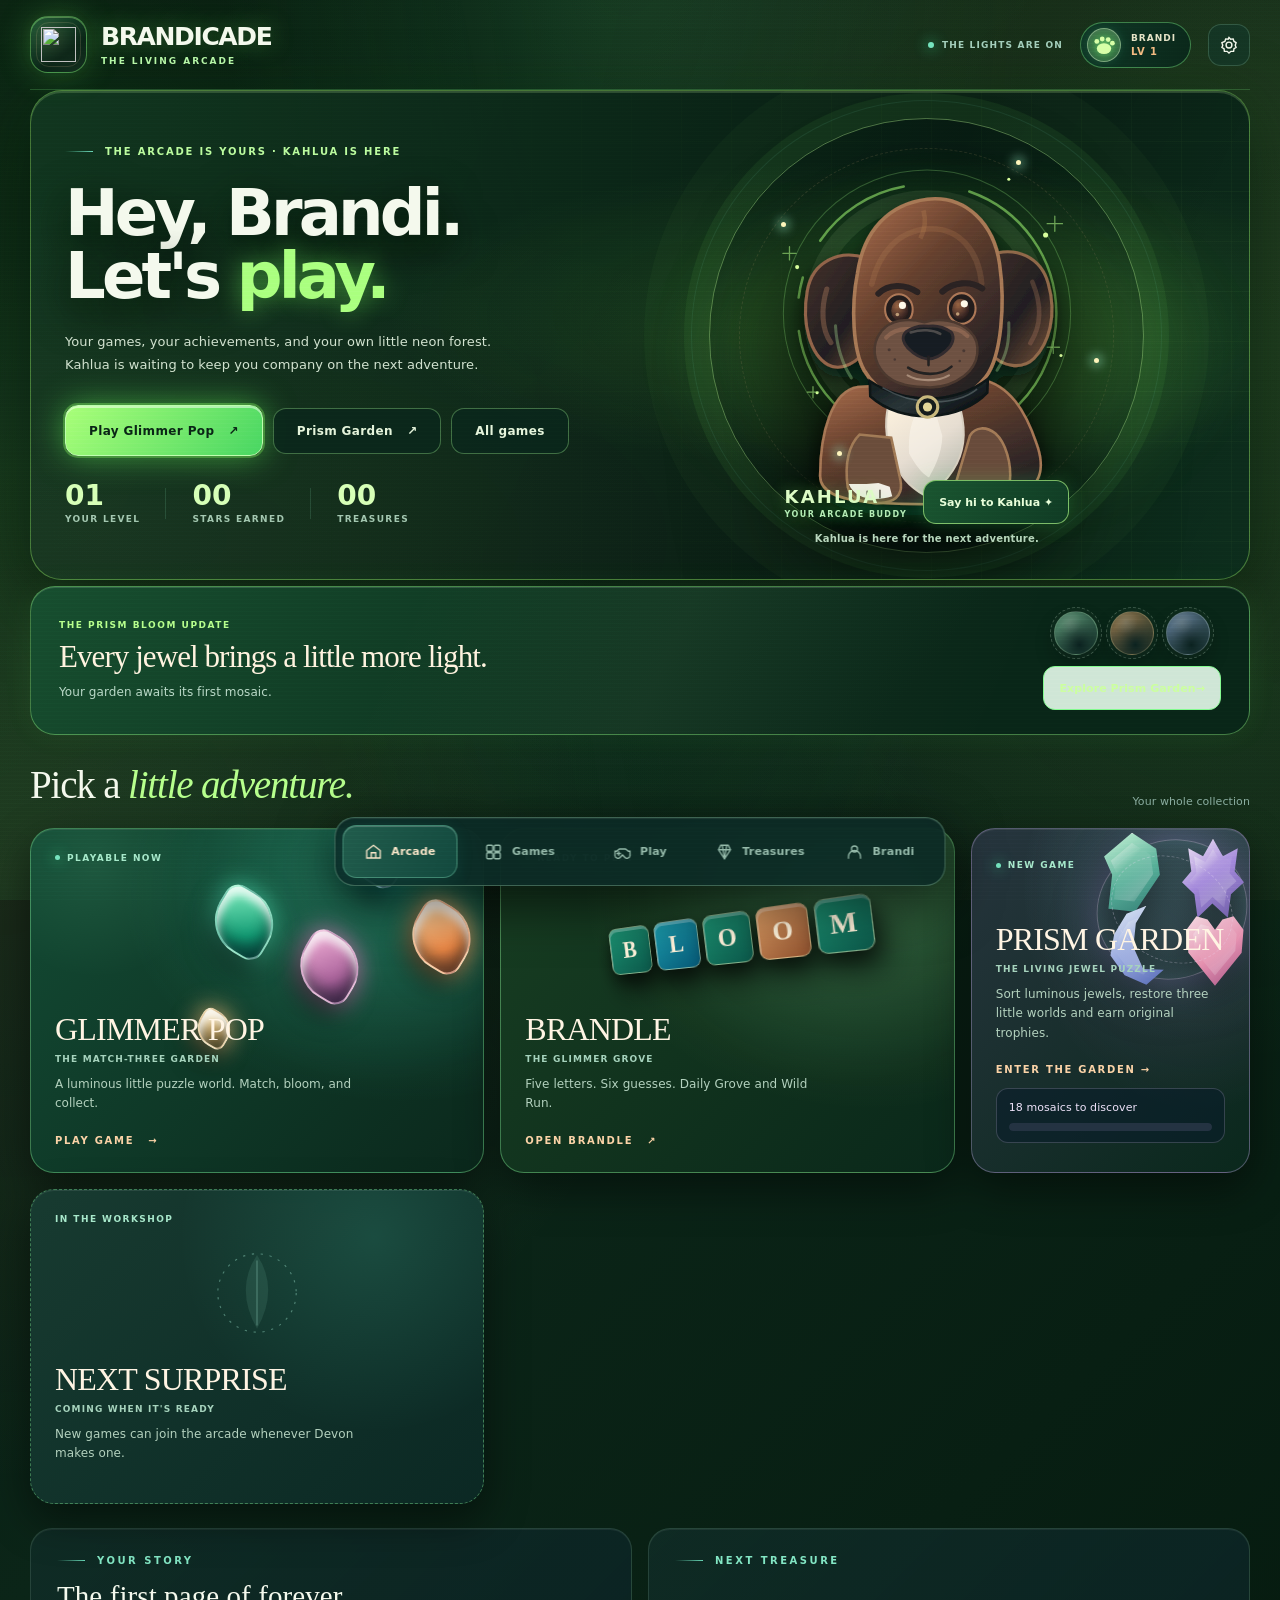
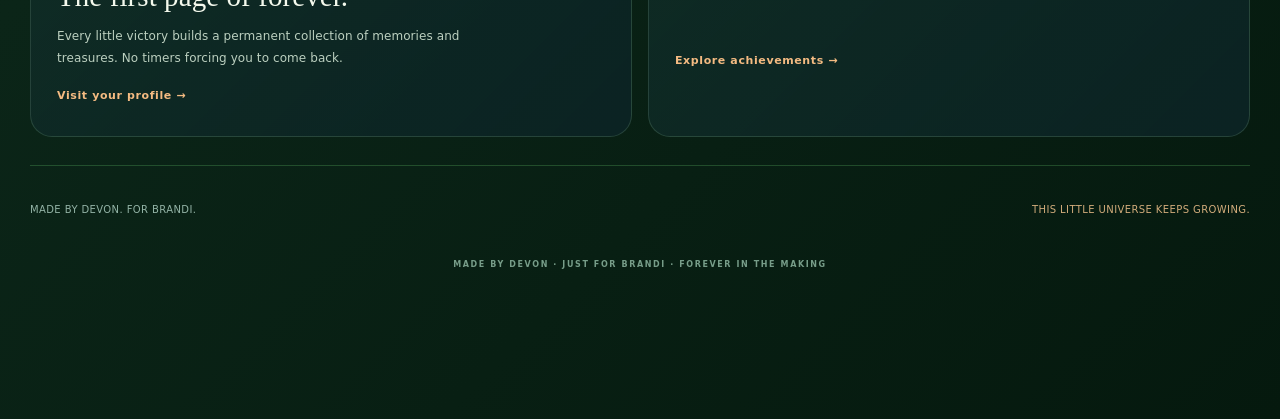
==== commit f4bc8d39: "feat(glimmer): Kahlua match feedback and controller focus continuity" ====
--- a/index.html
+++ b/index.html
@@ -67,7 +67,7 @@
    <div class="game-top"><button class="back-button" type="button" data-go="home" aria-label="Back to arcade">← <span>ARCADE</span></button><div class="game-heading"><div class="eyebrow">The enchanted garden</div><h1 id="game-title">Glimmer <em>Pop.</em></h1></div><button class="utility-button" data-action="game-help" aria-label="How to play Glimmer Pop" type="button">?</button></div>
    <div class="game-info"><div class="level-info"><span class="smallcap">LEVEL <b id="game-level">01</b></span><strong id="game-level-name">First Light</strong><span class="smallcap">COLLECT THE GLOW</span></div><div class="score-block"><span>SCORE</span><b id="game-score">0</b></div></div>
    <div class="challenge-strip"><div class="goal-symbol" id="goal-symbol"></div><div class="goal-copy"><span>YOUR GOAL</span><b id="game-goal-text">Collect 13 ferns</b><div class="goal-track"><span id="goal-fill"></span></div></div><div class="moves-counter"><b id="game-moves">24</b><span>MOVES LEFT</span></div></div>
-   <div class="game-board-outer"><div class="game-board-glow" aria-hidden="true"></div><div class="game-board" id="pop-board" role="group" aria-label="Glimmer Pop game board: tap or swipe neighboring pieces to swap them"></div><div class="board-shine" aria-hidden="true"></div></div>
+   <div class="game-board-outer"><div class="game-board-glow" aria-hidden="true"></div><div class="game-board" id="pop-board" role="group" aria-label="Glimmer Pop game board: tap or swipe neighboring pieces to swap them"></div><div class="board-shine" aria-hidden="true"></div><div class="glimmer-moment" id="glimmer-moment" aria-hidden="true" hidden><img src="/assets/kahlua-companion.svg" alt="" width="72" height="72" decoding="async"><div class="glimmer-moment-copy"><strong id="glimmer-moment-title">MATCH!</strong><span id="glimmer-moment-detail"></span></div></div></div>
    <div class="game-bottom"><div class="game-live" id="game-live" role="status" aria-live="polite">Swap neighboring charms to match three.</div><div class="game-tools"><button class="small-button" type="button" data-action="hint">Find a hint</button><button class="small-button" type="button" data-action="restart">Restart level</button></div></div>
    <div class="game-end" id="game-end" hidden><div class="end-spark" id="end-spark" aria-hidden="true"></div><div class="eyebrow" id="end-eyebrow">LEVEL COMPLETE</div><h2 id="end-heading">Beautifully done!</h2><div class="star-cluster" id="end-stars" aria-label="Stars earned"></div><p id="end-message"></p><div class="end-stats" id="end-stats"></div><div class="actions end-actions"><button class="btn primary" type="button" data-action="next">Next level →</button><button class="btn secondary" type="button" data-action="replay">Play again</button><button class="btn secondary" type="button" data-go="home">Return to arcade</button></div></div>
   </div></section>
--- a/src/kahlua-arcade.css
+++ b/src/kahlua-arcade.css
@@ -76,3 +76,33 @@
 }
 body.calm .kahlua-stage .portal{animation:none!important}
 @media(prefers-reduced-motion:reduce){.kahlua-stage .portal{animation:none!important}.kahlua-hero .game-card:hover{transform:none!important}}
+
+/* Explicit mobile scene order: CTA and companion never share the same grid row. */
+@media(orientation:portrait) and (max-width:800px){
+ #home .kahlua-hero{display:flex!important;flex-direction:column!important;align-items:stretch!important;gap:22px!important;padding:20px 16px 26px!important}
+ #home .kahlua-hero .hero-text{display:flex!important;flex-direction:column!important;align-items:center!important;order:0!important;position:relative!important;min-width:0}
+ #home .kahlua-hero .hero-text .actions{position:static!important;display:flex!important;flex-wrap:wrap!important;justify-content:center!important;gap:10px!important;order:0!important;margin:6px auto 8px!important}
+ #home .kahlua-hero .hero-text .hero-metrics{margin-top:16px!important}
+ #home .kahlua-hero .kahlua-stage{order:1!important;position:relative!important;width:100%!important;min-height:228px!important;height:240px!important;margin:0!important;overflow:visible!important}
+ #home .kahlua-hero .kahlua-stage .portal{width:min(75vw,288px)!important;max-height:205px!important;height:205px!important;margin:0!important}
+ #home .kahlua-hero .kahlua-stage-footer{bottom:17px!important}
+ #home .kahlua-hero .kahlua-response{bottom:0!important}
+}
+
+
+/* Genuine Glimmer Pop turn feedback: Kahlua is the only illustrated character. */
+.glimmer-moment{position:absolute;z-index:12;left:50%;top:38%;transform:translate(-50%,-50%);pointer-events:none;width:min(88%,284px);display:flex;align-items:center;justify-content:center;gap:8px;border:1px solid #baff9cba;border-radius:19px;padding:9px 12px;background:radial-gradient(ellipse at 30% 15%,#43854fa9,#092617ef 77%);box-shadow:0 0 0 2px #bdff9c24,0 0 40px #75fc7194,0 24px 50px #000b;backdrop-filter:blur(6px);animation:glimmer-moment-flash 1.15s ease both}
+.glimmer-moment[hidden]{display:none!important}
+.glimmer-moment img{width:60px;height:60px;object-fit:contain;flex:none;filter:drop-shadow(0 3px 8px #000b)}
+.glimmer-moment-copy{min-width:0;display:flex;flex-direction:column;align-items:flex-start;gap:5px}
+.glimmer-moment strong{color:#e9ffbd;font:950 clamp(14px,2.5vw,21px)/1.06 ui-sans-serif,system-ui,sans-serif;letter-spacing:.045em;text-shadow:0 0 18px #b3fa77ba}
+.glimmer-moment span{font-size:11px;font-weight:700;color:#e6f4db;font-variant-numeric:tabular-nums}
+.glimmer-moment[data-tier="cascade"],.glimmer-moment[data-tier="surge"]{background:radial-gradient(ellipse at 25% 10%,#68774fb3,#14291bea 75%);border-color:#f7d594;box-shadow:0 0 0 2px #ffefb22c,0 0 55px #ffe0806e,0 21px 50px #000b}
+.glimmer-moment[data-tier="victory"]{border-color:#f5f0b0;box-shadow:0 0 0 3px #c0ffbb32,0 0 70px #c6e78f91,0 24px 50px #000b}
+.game-board[data-tier="match"]+.board-shine{box-shadow:inset 0 0 18px #a8ffa663}
+.game-board[data-tier="cascade"]+.board-shine,.game-board[data-tier="surge"]+.board-shine,.game-board[data-tier="victory"]+.board-shine{box-shadow:inset 0 0 24px #f3df9d9c,0 0 20px #9cffa68c}
+.game-board-outer:has(.glimmer-moment:not([hidden])){border-color:#a8ff9b;box-shadow:inset 0 2px 5px #ffffff0c,0 20px 50px #0009,0 0 46px #75f77a5b}
+@keyframes glimmer-moment-flash{0%{opacity:0;transform:translate(-50%,-42%) scale(.78)}14%{opacity:1;transform:translate(-50%,-52%) scale(1.04)}35%{opacity:1;transform:translate(-50%,-50%) scale(1)}72%{opacity:1;transform:translate(-50%,-50%) scale(1)}100%{opacity:0;transform:translate(-50%,-65%) scale(.96)}}
+@media(orientation:landscape) and (max-height:540px){.glimmer-moment{width:min(84%,240px);padding:5px 8px;gap:6px;top:36%}.glimmer-moment img{width:43px;height:43px}.glimmer-moment strong{font-size:14px}.glimmer-moment span{font-size:9px}}
+body.calm .glimmer-moment{animation:none!important}
+@media(prefers-reduced-motion:reduce){body:not(.force-motion) .glimmer-moment{animation:none!important}}
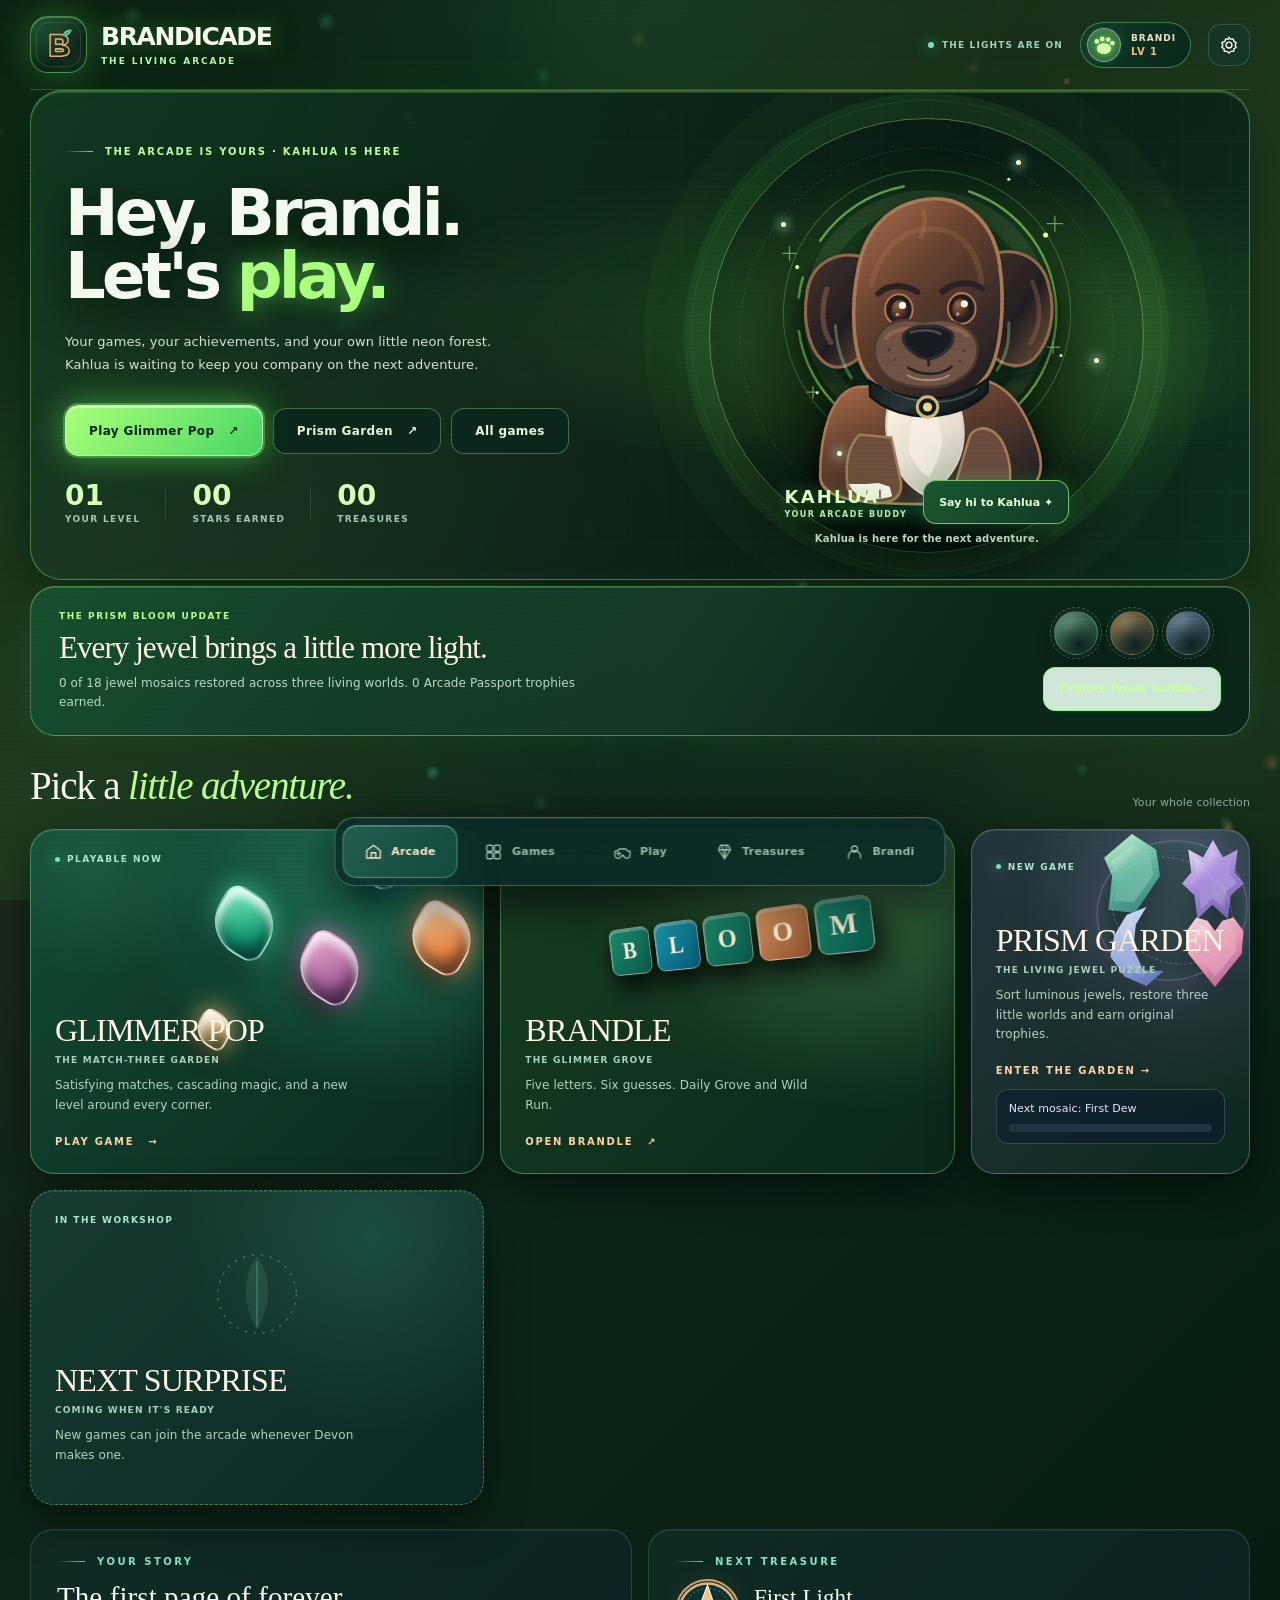
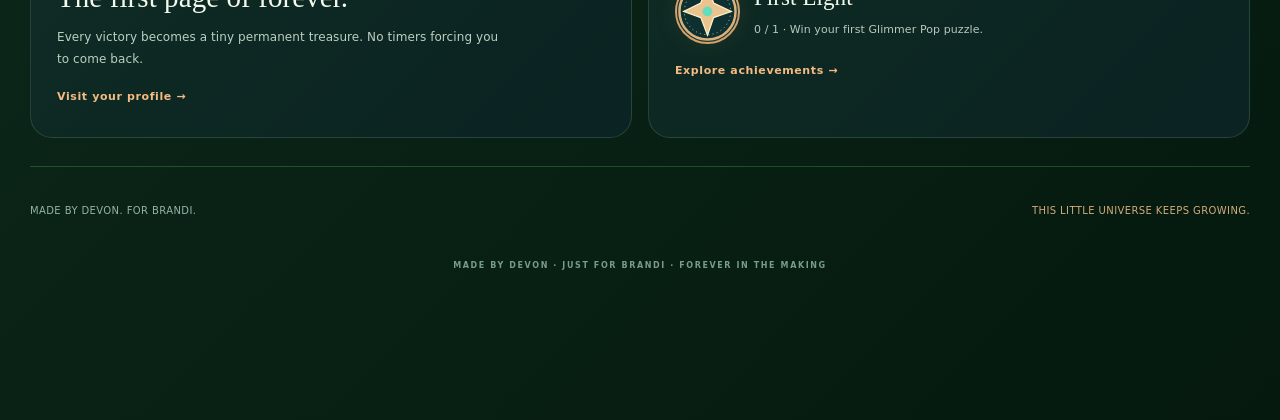
==== commit 8c75bf5f: "feat(backup): wire verifier into index.html offline bundle" ====
--- a/index.html
+++ b/index.html
@@ -112,6 +112,7 @@
  <div class="toast" id="toast" role="status" aria-live="polite"></div>
  <div class="celebrations" id="celebrations" aria-hidden="true"></div>
  <input id="import-file" type="file" accept=".json,application/json" hidden>
+ <input id="verify-file" type="file" accept=".json,application/json" aria-label="Choose Glimmer Pop backup to check" hidden>
  <footer class="app-footnote">MADE BY DEVON · JUST FOR BRANDI · FOREVER IN THE MAKING</footer>
  </div>
  <script type="module" src="/src/app.mjs"></script>
--- a/src/kahlua-arcade.css
+++ b/src/kahlua-arcade.css
@@ -106,3 +106,51 @@
 @media(orientation:landscape) and (max-height:540px){.glimmer-moment{width:min(84%,240px);padding:5px 8px;gap:6px;top:36%}.glimmer-moment img{width:43px;height:43px}.glimmer-moment strong{font-size:14px}.glimmer-moment span{font-size:9px}}
 body.calm .glimmer-moment{animation:none!important}
 @media(prefers-reduced-motion:reduce){body:not(.force-motion) .glimmer-moment{animation:none!important}}
+
+
+/* Phone sideways: a dedicated, fully visible 7x7 Glimmer Pop stage.
+ * The game has its own Back button; the global bottom dock is hidden only during play.
+ * 44px jewels remain touch accessible even at 720x390. */
+@media(orientation:landscape) and (min-width:640px) and (max-height:540px){
+ body:has(#game.section.active) .topbar,
+ body:has(#game.section.active) .bottom-nav,
+ body:has(#game.section.active) .app-footnote{display:none!important}
+ body:has(#game.section.active) .viewport{min-height:100dvh;padding-bottom:max(4px,env(safe-area-inset-bottom))}
+ #game.section.active{width:100%;max-width:none}
+ #game .game-shell{
+  display:grid;grid-template-columns:minmax(332px,auto) minmax(0,1fr);
+  grid-template-areas:"board header" "board info" "board goal" "board tools";
+  align-content:center;align-items:center;column-gap:clamp(10px,2vw,22px);row-gap:clamp(4px,1.5dvh,9px);
+  max-width:none;width:100%;min-height:0;margin:4px auto 0;padding:9px 12px 10px;overflow:visible;border-radius:20px
+ }
+ #game .game-top{grid-area:header;min-width:0;align-items:center}
+ #game .game-top .back-button{min-width:45px;min-height:44px}
+ #game .game-top .utility-button{min-height:44px}
+ #game .game-info{grid-area:info;min-width:0;margin:0;align-items:center}
+ #game .challenge-strip{grid-area:goal;min-width:0;max-width:none;width:100%;margin:0;padding:8px 10px}
+ #game .game-board-outer{grid-area:board;justify-self:center;align-self:center;margin:0;padding:7px;min-width:0;max-width:none}
+ #game .game-board{--square:clamp(44px,11dvh,49px)!important;gap:2px}
+ #game .game-bottom{grid-area:tools;min-width:0;max-width:none;width:100%;margin:0;display:flex;flex-wrap:wrap;justify-content:space-between;gap:8px}
+ #game .game-tools{flex-wrap:wrap}
+ #game .game-tools .small-button{min-height:44px}
+ #game .game-live{max-width:none;flex:1 1 170px;min-width:0;text-align:left}
+ #game .game-end{inset:8px 5px 5px;border-radius:18px;z-index:18}
+ body:has(#game.section.active) .controller-legend{bottom:7px;right:14px;max-width:calc(100vw - 360px);opacity:.92}
+}
+
+
+/* The 640x360 compact phone is height-limited even with 44px jewels. Trim
+ * decorative shell spacing rather than reducing the tap targets or hiding tools. */
+@media(orientation:landscape) and (min-width:640px) and (max-height:370px){
+ #game .game-shell{margin-top:0;padding-top:0;padding-bottom:2px}
+ #game .game-board-outer{padding:5px}
+}
+
+/* Real per-wave cascade playback: no shrinking/reflow of 44px touch targets. */
+#pop-board[data-animating="true"] .charm{pointer-events:none}
+#pop-board .charm.clearing{animation:glimmer-clear .115s ease-in both;position:relative;z-index:2}
+#pop-board .charm.refilling{animation:glimmer-refill .125s cubic-bezier(.18,.88,.31,1) both}
+@keyframes glimmer-clear{from{opacity:1;filter:brightness(1.15) drop-shadow(0 0 6px #c8ff8b)}to{opacity:.04;filter:brightness(2) drop-shadow(0 0 17px #eaff9b);transform:scale(.58)}}
+@keyframes glimmer-refill{from{opacity:.2;transform:translateY(-16px) scale(.94);filter:brightness(1.6)}to{opacity:1;transform:translateY(0) scale(1);filter:brightness(1)}}
+body.calm #pop-board .charm.clearing,body.calm #pop-board .charm.refilling{animation:none!important}
+@media(prefers-reduced-motion:reduce){body:not(.force-motion) #pop-board .charm.clearing,body:not(.force-motion) #pop-board .charm.refilling{animation:none!important}}
